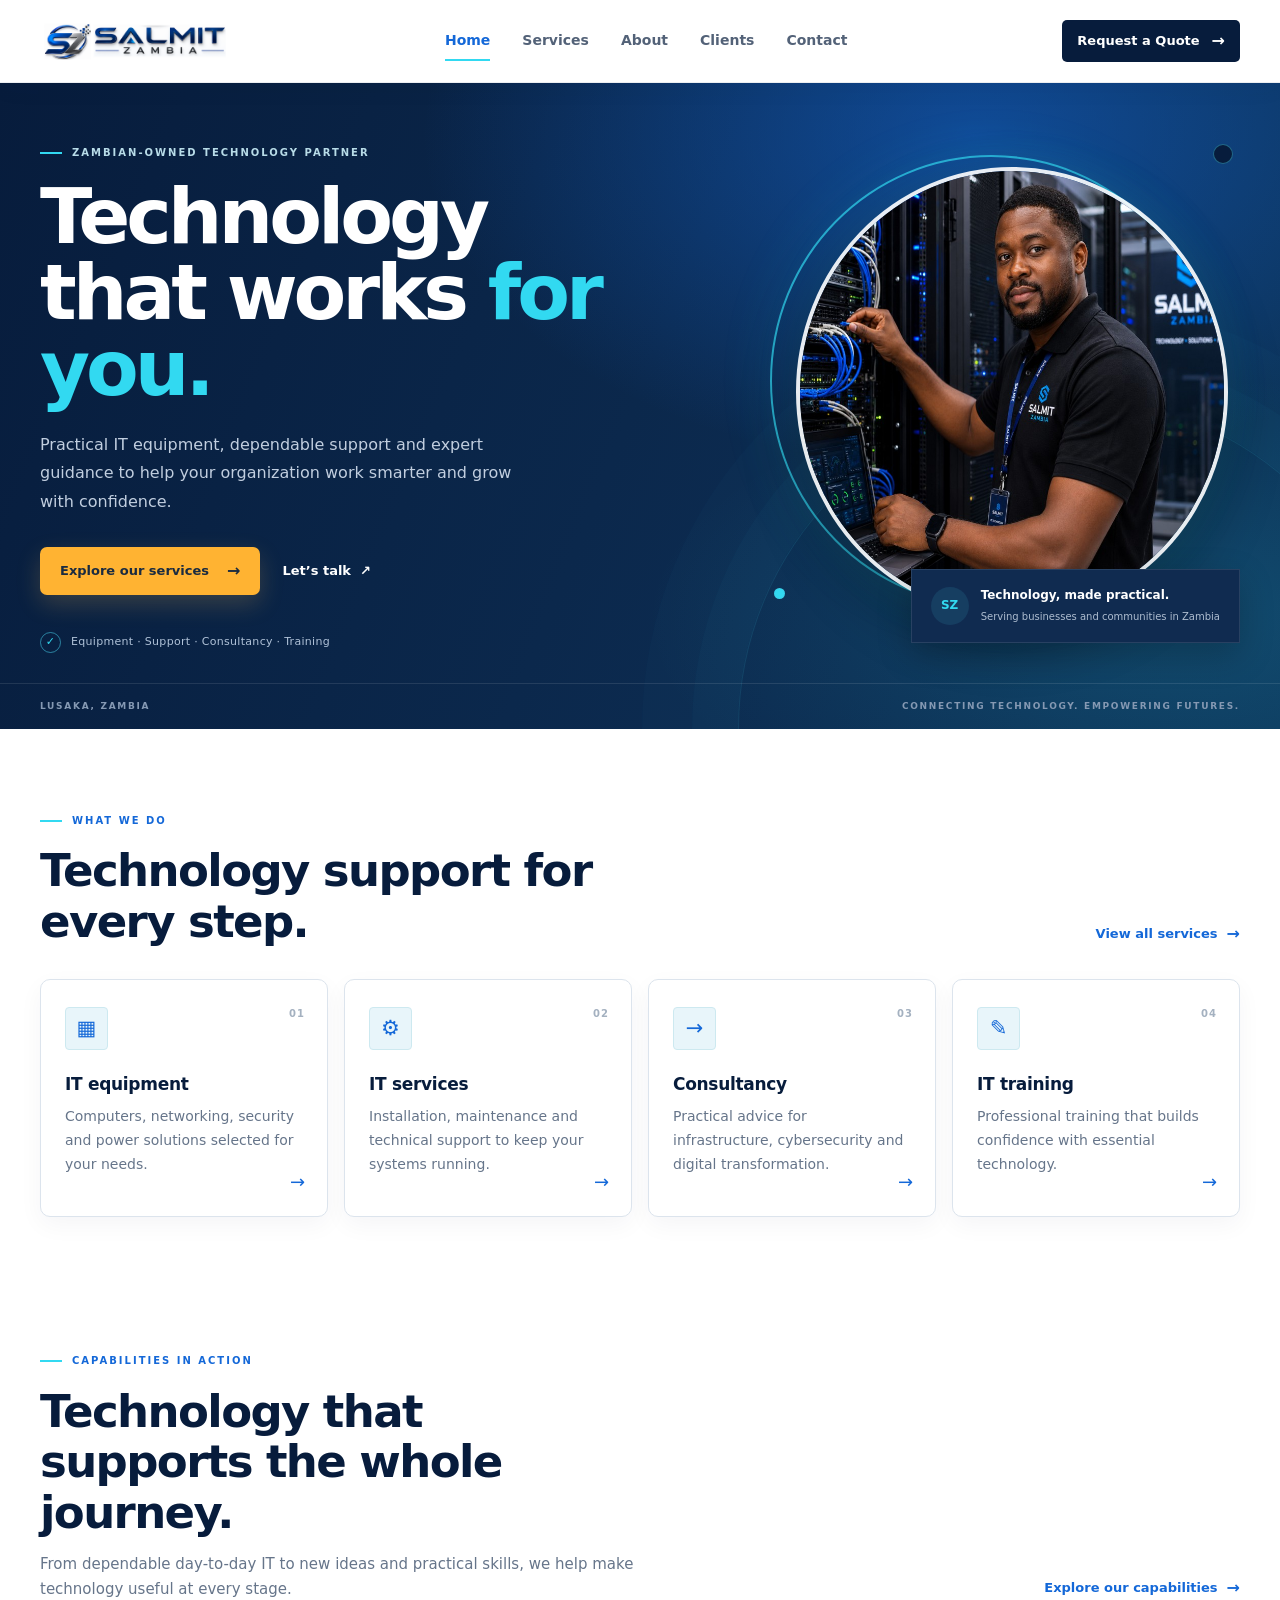
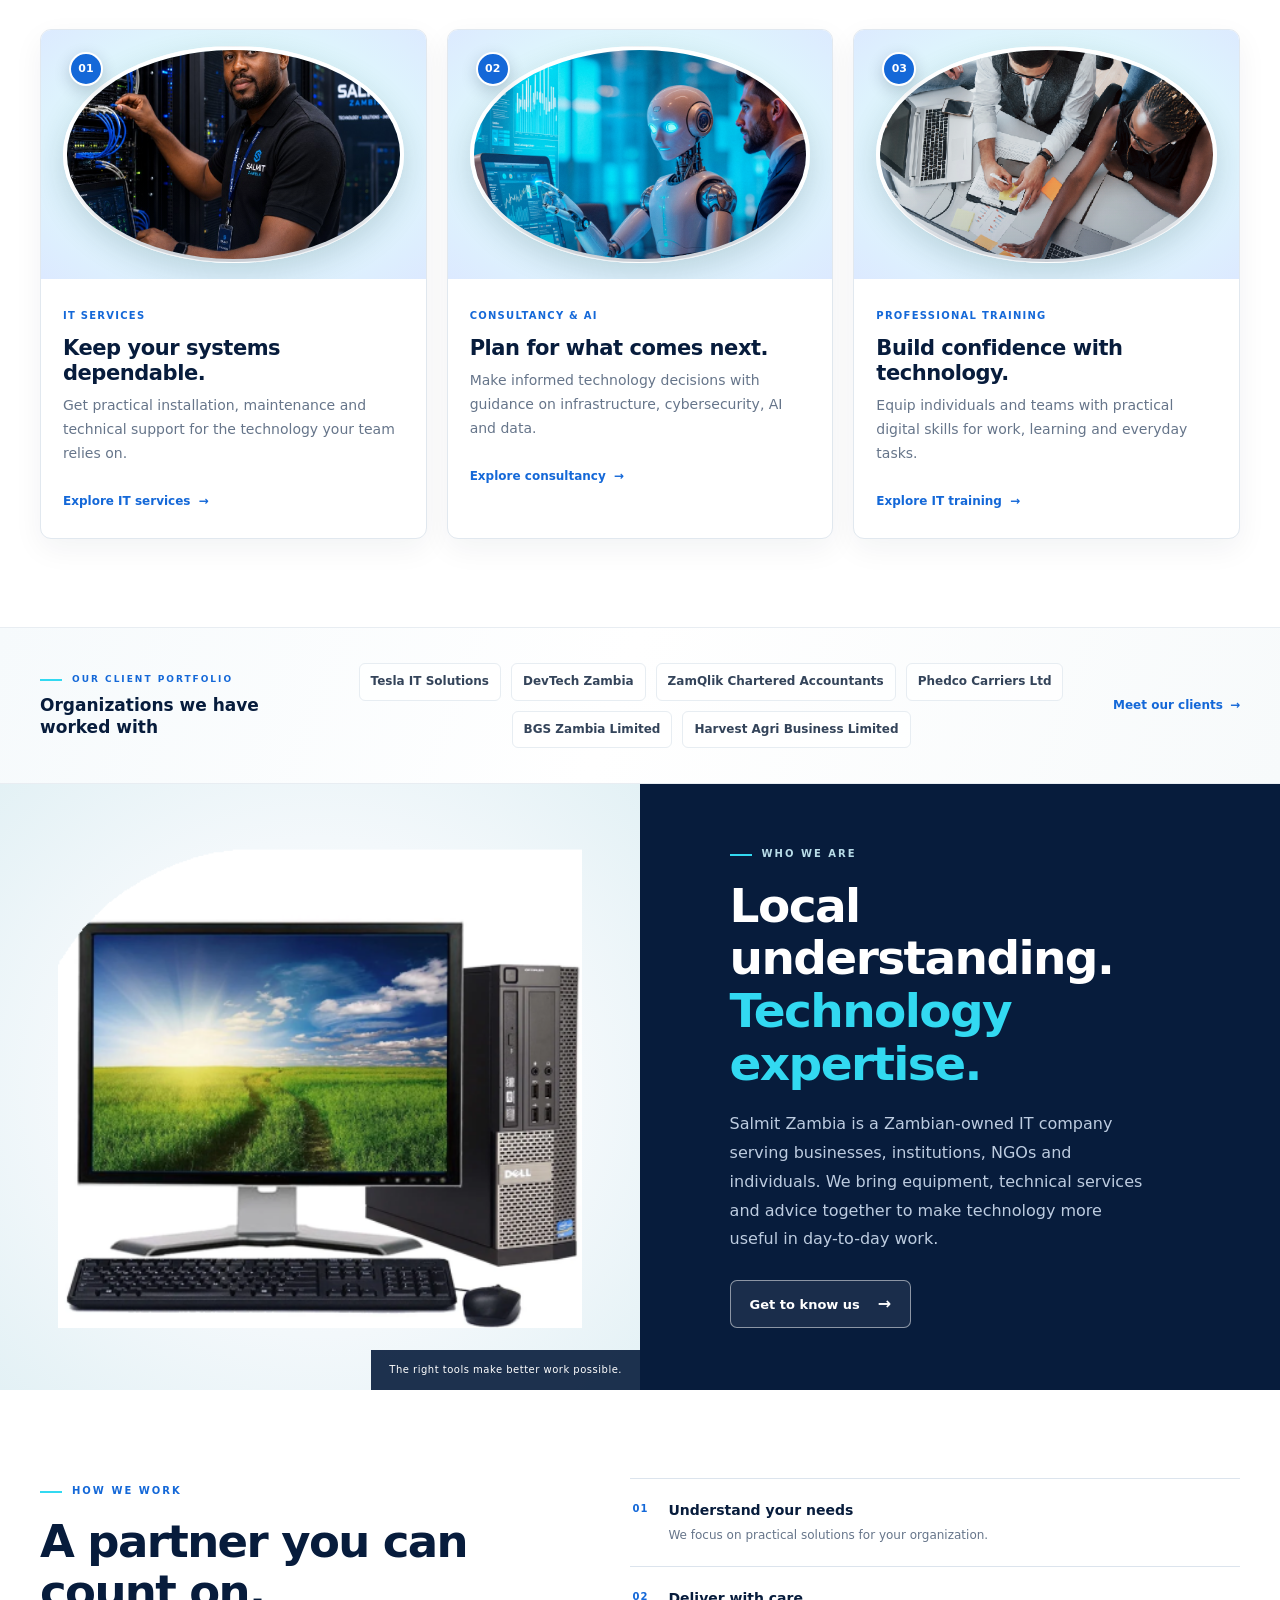
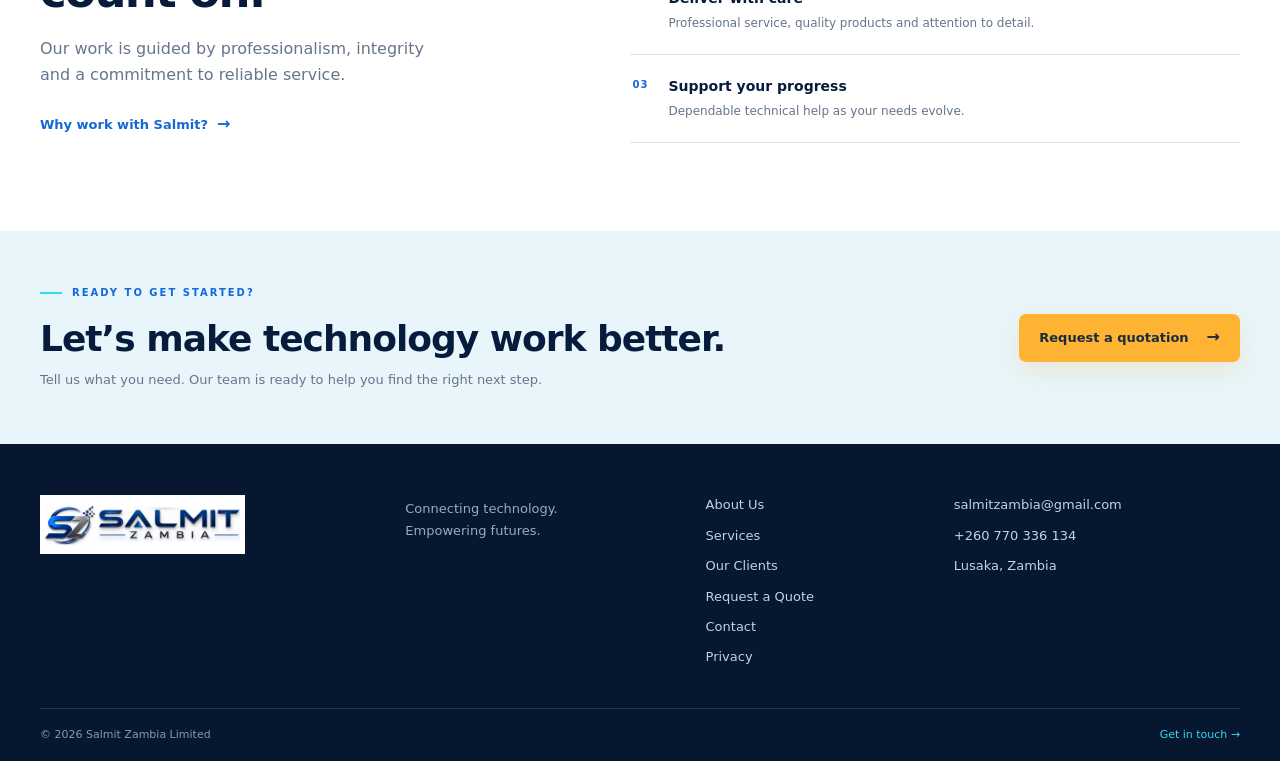
==== index.html @ 91cdf622 "Show Salmit name in site logo" ====
<!DOCTYPE html>
<html lang="en">
<head>
  <meta charset="UTF-8">
  <meta name="viewport" content="width=device-width, initial-scale=1.0">
  <meta name="description" content="Salmit Zambia supplies IT equipment, technical services, consultancy and practical IT training in Lusaka, Zambia.">
  <meta name="theme-color" content="#071c3c">
  <meta property="og:title" content="Salmit Zambia | Technology that works for you">
  <meta property="og:description" content="IT equipment, services, consultancy and training for businesses and communities in Zambia.">
  <meta property="og:type" content="website">
  <meta property="og:url" content="https://salmit.vercel.app/">
  <meta property="og:image" content="https://salmit.vercel.app/service-images/image19.jpeg">
  <link rel="canonical" href="https://salmit.vercel.app/">
  <meta name="twitter:card" content="summary_large_image">
  <script type="application/ld+json">
    {
      "@context": "https://schema.org",
      "@type": "Organization",
      "name": "Salmit Zambia Limited",
      "url": "https://salmit.vercel.app/",
      "logo": "https://salmit.vercel.app/favicon.svg",
      "description": "Zambian-owned provider of IT equipment, technical services, consultancy and professional IT training.",
      "email": "salmitzambia@gmail.com",
      "telephone": ["+260770336134", "+260973367131"],
      "address": {
        "@type": "PostalAddress",
        "streetAddress": "House No. 10, Off Bulubwe Road, Woodlands",
        "addressLocality": "Lusaka",
        "addressCountry": "ZM"
      },
      "areaServed": { "@type": "Country", "name": "Zambia" }
    }
  </script>
  <title>Salmit Zambia | IT Services, Equipment &amp; Consultancy</title>
  <link rel="icon" type="image/png" href="service-images/salmit-mark.png">
  <link rel="stylesheet" href="styles.css">
</head>
<body>
  <a class="skip-link" href="#main-content">Skip to content</a>
  <header class="site-header">
    <div class="header-inner">
      <a class="brand" href="index.html" aria-label="Salmit Zambia home">
        <img class="brand-logo" src="service-images/salmit-horizontal-logo.png" alt="Salmit Zambia Technology Solutions">
      </a>
      <nav class="site-nav" aria-label="Main navigation">
        <a href="index.html">Home</a><a href="services.html">Services</a><a href="about.html">About</a><a href="clients.html">Clients</a><a href="contact.html">Contact</a>
      </nav>
      <a class="header-cta" href="quote.html" aria-label="Request a quotation">Request a Quote <span aria-hidden="true">&#8594;</span></a>
    </div>
  </header>

  <main id="main-content">
    <section class="hero-section">
      <div class="hero-inner">
        <div class="hero-copy">
          <p class="eyebrow"><span></span> ZAMBIAN-OWNED TECHNOLOGY PARTNER</p>
          <h1>Technology that works <em>for you.</em></h1>
          <p class="hero-lede">Practical IT equipment, dependable support and expert guidance to help your organization work smarter and grow with confidence.</p>
          <div class="hero-actions">
            <a class="button button-primary" href="services.html">Explore our services <span aria-hidden="true">&#8594;</span></a>
            <a class="text-link" href="contact.html">Let&#8217;s talk <span aria-hidden="true">&#8599;</span></a>
          </div>
          <div class="hero-proof"><span class="proof-icon" aria-hidden="true">&#10003;</span><span>Equipment &middot; Support &middot; Consultancy &middot; Training</span></div>
        </div>
        <div class="hero-visual">
          <img src="service-images/image19.jpeg" alt="Salmit Zambia technician working on network equipment">
          <div class="visual-caption"><span class="caption-mark">SZ</span><span><strong>Technology, made practical.</strong><small>Serving businesses and communities in Zambia</small></span></div>
          <span class="visual-orbit orbit-one" aria-hidden="true"></span><span class="visual-orbit orbit-two" aria-hidden="true"></span>
        </div>
      </div>
      <div class="hero-bottom"><span>LUSAKA, ZAMBIA</span><span>CONNECTING TECHNOLOGY. EMPOWERING FUTURES.</span></div>
    </section>

    <section class="section services-overview" aria-labelledby="services-title">
      <div class="section-heading">
        <div><p class="eyebrow eyebrow-dark"><span></span> WHAT WE DO</p><h2 id="services-title">Technology support for every step.</h2></div>
        <a class="section-link" href="services.html">View all services <span aria-hidden="true">&#8594;</span></a>
      </div>
      <div class="service-cards">
        <a class="service-card" href="services.html#equipment"><span class="card-index">01</span><span class="service-icon" aria-hidden="true">&#9638;</span><h3>IT equipment</h3><p>Computers, networking, security and power solutions selected for your needs.</p><span class="card-arrow" aria-hidden="true">&#8594;</span></a>
        <a class="service-card" href="services.html#it-services"><span class="card-index">02</span><span class="service-icon" aria-hidden="true">&#9881;</span><h3>IT services</h3><p>Installation, maintenance and technical support to keep your systems running.</p><span class="card-arrow" aria-hidden="true">&#8594;</span></a>
        <a class="service-card" href="services.html#consultancy"><span class="card-index">03</span><span class="service-icon" aria-hidden="true">&#8594;</span><h3>Consultancy</h3><p>Practical advice for infrastructure, cybersecurity and digital transformation.</p><span class="card-arrow" aria-hidden="true">&#8594;</span></a>
        <a class="service-card" href="services.html#training"><span class="card-index">04</span><span class="service-icon" aria-hidden="true">&#9998;</span><h3>IT training</h3><p>Professional training that builds confidence with essential technology.</p><span class="card-arrow" aria-hidden="true">&#8594;</span></a>
      </div>
    </section>

    <section class="section capability-stories" aria-labelledby="capability-stories-title">
      <div class="section-heading capability-stories-heading">
        <div><p class="eyebrow eyebrow-dark"><span></span> CAPABILITIES IN ACTION</p><h2 id="capability-stories-title">Technology that supports the whole journey.</h2><p class="capability-stories-lede">From dependable day-to-day IT to new ideas and practical skills, we help make technology useful at every stage.</p></div>
        <a class="section-link" href="services.html">Explore our capabilities <span aria-hidden="true">&#8594;</span></a>
      </div>
      <div class="capability-story-grid">
        <a class="capability-story" href="services.html#it-services">
          <div class="capability-story-image"><img src="service-images/image19.jpeg" alt="Salmit Zambia technician working on network equipment" loading="lazy"><span class="capability-story-index">01</span></div>
          <div class="capability-story-copy"><span>IT SERVICES</span><h3>Keep your systems dependable.</h3><p>Get practical installation, maintenance and technical support for the technology your team relies on.</p><b>Explore IT services <span aria-hidden="true">&#8594;</span></b></div>
        </a>
        <a class="capability-story" href="services.html#consultancy">
          <div class="capability-story-image"><img src="service-images/image21.png" alt="Technology specialist exploring AI and data with an intelligent robot" loading="lazy"><span class="capability-story-index">02</span></div>
          <div class="capability-story-copy"><span>CONSULTANCY &amp; AI</span><h3>Plan for what comes next.</h3><p>Make informed technology decisions with guidance on infrastructure, cybersecurity, AI and data.</p><b>Explore consultancy <span aria-hidden="true">&#8594;</span></b></div>
        </a>
        <a class="capability-story" href="services.html#training">
          <div class="capability-story-image"><img src="service-images/image24.png" alt="Colleagues sharing ideas around computers and project materials" loading="lazy"><span class="capability-story-index">03</span></div>
          <div class="capability-story-copy"><span>PROFESSIONAL TRAINING</span><h3>Build confidence with technology.</h3><p>Equip individuals and teams with practical digital skills for work, learning and everyday tasks.</p><b>Explore IT training <span aria-hidden="true">&#8594;</span></b></div>
        </a>
      </div>
    </section>

    <section class="client-strip" aria-labelledby="client-strip-title">
      <div class="client-strip-heading"><p class="eyebrow eyebrow-dark"><span></span> OUR CLIENT PORTFOLIO</p><h2 id="client-strip-title">Organizations we have worked with</h2></div>
      <ul class="client-strip-list" aria-label="Selected clients"><li>Tesla IT Solutions</li><li>DevTech Zambia</li><li>ZamQlik Chartered Accountants</li><li>Phedco Carriers Ltd</li><li>BGS Zambia Limited</li><li>Harvest Agri Business Limited</li></ul>
      <a class="client-strip-link" href="clients.html">Meet our clients <span aria-hidden="true">&#8594;</span></a>
    </section>

    <section class="about-band">
      <div class="about-band-image"><img src="service-images/image1.png" alt="Desktop computer and monitor supplied for business use" loading="lazy"><span class="image-note">The right tools make better work possible.</span></div>
      <div class="about-band-copy"><p class="eyebrow"><span></span> WHO WE ARE</p><h2>Local understanding.<br><em>Technology expertise.</em></h2><p>Salmit Zambia is a Zambian-owned IT company serving businesses, institutions, NGOs and individuals. We bring equipment, technical services and advice together to make technology more useful in day-to-day work.</p><a class="button button-light" href="about.html">Get to know us <span aria-hidden="true">&#8594;</span></a></div>
    </section>

    <section class="section values-section" aria-labelledby="values-title">
      <div class="values-intro"><p class="eyebrow eyebrow-dark"><span></span> HOW WE WORK</p><h2 id="values-title">A partner you can count on.</h2><p>Our work is guided by professionalism, integrity and a commitment to reliable service.</p><a class="section-link" href="why-choose-us.html">Why work with Salmit? <span aria-hidden="true">&#8594;</span></a></div>
      <div class="values-list"><div><span>01</span><p><strong>Understand your needs</strong><small>We focus on practical solutions for your organization.</small></p></div><div><span>02</span><p><strong>Deliver with care</strong><small>Professional service, quality products and attention to detail.</small></p></div><div><span>03</span><p><strong>Support your progress</strong><small>Dependable technical help as your needs evolve.</small></p></div></div>
    </section>

    <section class="contact-banner"><div><p class="eyebrow"><span></span> READY TO GET STARTED?</p><h2>Let&#8217;s make technology work better.</h2><p>Tell us what you need. Our team is ready to help you find the right next step.</p></div><a class="button button-primary" href="quote.html">Request a quotation <span aria-hidden="true">&#8594;</span></a></section>
  </main>

  <footer class="site-footer">
    <div class="footer-main"><a class="brand brand-footer" href="index.html"><img class="brand-logo" src="service-images/salmit-horizontal-logo.png" alt="Salmit Zambia Technology Solutions"></a><p>Connecting technology.<br>Empowering futures.</p><div class="footer-links"><a href="about.html">About Us</a><a href="services.html">Services</a><a href="clients.html">Our Clients</a><a href="quote.html">Request a Quote</a><a href="contact.html">Contact</a><a href="privacy.html">Privacy</a></div><div class="footer-contact"><a href="mailto:salmitzambia@gmail.com">salmitzambia@gmail.com</a><a href="tel:+260770336134">+260 770 336 134</a><span>Lusaka, Zambia</span></div></div>
    <div class="footer-bottom"><span>&copy; <span id="year"></span> Salmit Zambia Limited</span><a href="contact.html">Get in touch <span aria-hidden="true">&#8594;</span></a></div>
  </footer>
  <script src="script.js"></script>
</body>
</html>
---- styles.css ----
:root {
  color-scheme: light;
  --navy: #071c3c;
  --navy-soft: #102b50;
  --blue: #1468d8;
  --cyan: #32d9f1;
  --action: #ffb332;
  --action-hover: #ffd166;
  --action-ink: #1a2b40;
  --pale: #e8f5fa;
  --paper: #f6f8fb;
  --white: #fff;
  --ink: #18283d;
  --muted: #66758a;
  --line: #dce4ed;
  --shadow: 0 18px 50px rgba(8, 30, 61, .1);
}
* { box-sizing: border-box; }
html { min-width: 320px; scroll-behavior: smooth; scroll-padding-top: 96px; }
body { display: flex; min-height: 100vh; flex-direction: column; margin: 0; background: var(--white); color: var(--ink); font: 16px/1.65 "Aptos", "Segoe UI Variable", "Segoe UI", system-ui, Arial, sans-serif; -webkit-font-smoothing: antialiased; }
#main-content { flex: 1; }
img { display: block; max-width: 100%; }
a { color: inherit; }
a:focus-visible, button:focus-visible, summary:focus-visible { outline: 3px solid var(--cyan); outline-offset: 4px; }
.skip-link { position: fixed; z-index: 20; top: 10px; left: 10px; padding: 10px 14px; transform: translateY(-150%); border-radius: 6px; background: var(--white); color: var(--navy); font-weight: 700; }
.skip-link:focus { transform: translateY(0); }

/* Header and footer */
.site-header { position: sticky; z-index: 10; top: 0; border-bottom: 1px solid rgba(15, 43, 78, .08); background: rgba(255,255,255,.96); box-shadow: 0 5px 24px rgba(7,28,60,.045); backdrop-filter: blur(16px); }
.header-inner { width: min(1200px, calc(100% - 48px)); min-height: 82px; margin: auto; display: flex; align-items: center; justify-content: space-between; gap: 28px; }
.brand { display: inline-flex; flex: 0 0 auto; align-items: center; gap: 10px; color: var(--navy); text-decoration: none; }
.brand-mark { display: grid; width: 42px; height: 42px; place-items: center; border-radius: 12px 12px 12px 3px; background: var(--navy); color: var(--cyan); font-size: 22px; font-weight: 900; letter-spacing: -2px; }
.brand-name { display: flex; flex-wrap: wrap; align-items: baseline; column-gap: 5px; font-size: 15px; font-weight: 900; letter-spacing: 1.5px; line-height: 1.1; }
.brand-name b { color: var(--blue); }
.brand-name small { flex-basis: 100%; margin-top: 4px; color: var(--muted); font-size: 8px; font-weight: 750; letter-spacing: 2px; }
.site-nav { display: flex; align-items: center; justify-content: center; gap: clamp(18px, 2.5vw, 34px); }
.site-nav a { position: relative; padding: 8px 0; color: #536278; font-size: 13px; font-weight: 700; text-decoration: none; transition: color .18s ease; }
.site-nav a:hover, .site-nav a[aria-current="page"] { color: var(--blue); }
.site-nav a[aria-current="page"]::after { position: absolute; right: 0; bottom: 0; left: 0; height: 2px; background: var(--cyan); content: ""; }
.header-cta { display: inline-flex; min-height: 42px; flex: 0 0 auto; align-items: center; justify-content: center; gap: 12px; padding: 0 15px; border-radius: 5px; background: var(--navy); color: white; font-size: 12px; font-weight: 750; text-decoration: none; transition: background .18s, transform .18s; }
.header-cta:hover { transform: translateY(-1px); background: var(--blue); }
.header-cta span, .button span, .section-link span { font-size: 16px; }
.site-footer { background: #06172f; color: #cfdaea; }
.footer-main, .footer-bottom { width: min(1200px, calc(100% - 48px)); margin: auto; }
.footer-main { display: grid; grid-template-columns: 1.25fr 1fr .8fr 1.1fr; align-items: start; gap: 40px; padding: 50px 0 40px; }
.brand-footer { color: white; }
.brand-footer .brand-mark { border: 1px solid rgba(66,196,223,.5); background: #102b50; }
.brand-footer .brand-name b { color: var(--cyan); }
.brand-footer .brand-name small { color: #9aabc1; }
.footer-main > p { margin: 4px 0; color: #9aabc1; font-size: 13px; }
.footer-links, .footer-contact { display: grid; gap: 9px; }
.footer-links a, .footer-contact a, .footer-contact span { color: #c3d1e3; font-size: 12px; text-decoration: none; }
.footer-links a:hover, .footer-contact a:hover { color: var(--cyan); }
.footer-bottom { display: flex; justify-content: space-between; gap: 20px; padding: 17px 0; border-top: 1px solid rgba(255,255,255,.12); color: #8798af; font-size: 11px; }
.footer-bottom a { color: var(--cyan); text-decoration: none; }

/* Shared elements */
.button { display: inline-flex; min-height: 48px; align-items: center; justify-content: center; gap: 18px; padding: 0 19px; border: 1px solid transparent; border-radius: 7px; font-size: 13px; font-weight: 800; text-decoration: none; transition: transform .18s, background .18s, box-shadow .18s; }
.button:hover { transform: translateY(-2px); }
.button-primary { background: var(--action); color: var(--action-ink); box-shadow: 0 9px 24px rgba(243,184,80,.2); }
.button-primary:hover { background: var(--action-hover); box-shadow: 0 12px 28px rgba(243,184,80,.28); }
.button-light { border-color: rgba(255,255,255,.5); background: rgba(255,255,255,.08); color: white; }
.button-light:hover { background: rgba(255,255,255,.16); }
.text-link, .section-link { display: inline-flex; align-items: center; gap: 9px; color: var(--blue); font-size: 13px; font-weight: 800; text-decoration: none; }
.text-link { color: white; }
.text-link:hover, .section-link:hover { text-decoration: underline; text-underline-offset: 4px; }
.eyebrow { display: flex; align-items: center; gap: 10px; margin: 0 0 17px; color: #b8dce8; font-size: 10px; font-weight: 850; letter-spacing: 2px; }
.eyebrow > span { width: 22px; height: 2px; background: var(--cyan); }
.eyebrow-dark { color: var(--blue); }
.section { width: min(1200px, calc(100% - 48px)); margin: auto; padding: 88px 0; }
.section-heading { display: flex; align-items: end; justify-content: space-between; gap: 30px; margin-bottom: 32px; }
.section-heading h2, .values-intro h2 { max-width: 610px; margin: 0; color: var(--navy); font-size: clamp(30px, 4vw, 45px); line-height: 1.12; letter-spacing: -1.6px; }

/* Homepage */
.hero-section { position: relative; overflow: hidden; background: radial-gradient(ellipse at 76% 8%, rgba(20,104,216,.52) 0, transparent 40%), radial-gradient(ellipse at 92% 83%, rgba(50,217,241,.15) 0, transparent 32%), linear-gradient(112deg, #071c3c 0%, #0c2b50 62%, #0c3459 100%); color: white; }
.hero-section::after { position: absolute; right: -120px; bottom: -330px; width: 660px; height: 660px; border: 1px solid rgba(66,196,223,.13); border-radius: 50%; content: ""; box-shadow: 0 0 0 46px rgba(66,196,223,.025), 0 0 0 96px rgba(66,196,223,.02); pointer-events: none; }
.hero-inner { position: relative; z-index: 1; width: min(1200px, calc(100% - 48px)); min-height: 570px; margin: auto; display: grid; grid-template-columns: 1.03fr .97fr; align-items: center; gap: 56px; padding: 62px 0 76px; }
.hero-copy { max-width: 590px; }
.hero-copy h1 { max-width: 650px; margin: 0; color: white; font-size: clamp(52px, 6vw, 78px); font-weight: 750; line-height: .99; letter-spacing: -4px; }
.hero-copy h1 em, .about-band-copy h2 em { color: var(--cyan); font-style: normal; }
.hero-lede { max-width: 510px; margin: 24px 0 0; color: #c1cedf; font-size: 16px; line-height: 1.8; }
.hero-actions { display: flex; flex-wrap: wrap; align-items: center; gap: 22px; margin-top: 30px; }
.hero-proof { display: flex; align-items: center; gap: 10px; margin-top: 37px; color: #b0c2d8; font-size: 11px; letter-spacing: .3px; }
.proof-icon { display: grid; width: 21px; height: 21px; place-items: center; border: 1px solid rgba(66,196,223,.6); border-radius: 50%; color: var(--cyan); font-size: 11px; }
.hero-visual { position: relative; width: min(100%, 470px); justify-self: end; padding: 12px 12px 26px 26px; }
.hero-visual::before { position: absolute; inset: 0 27px 36px 0; border: 2px solid rgba(50,217,241,.72); border-radius: 50%; content: ""; box-shadow: 0 0 55px rgba(50,217,241,.1); }
.hero-visual > img { position: relative; z-index: 1; width: 100%; aspect-ratio: 1 / 1.04; border: 4px solid rgba(255,255,255,.9); border-radius: 50%; object-fit: cover; object-position: 54% center; box-shadow: 0 24px 55px rgba(0,0,0,.32), 0 0 42px rgba(50,217,241,.13); }
.visual-caption { position: absolute; z-index: 2; right: 0; bottom: 0; display: flex; align-items: center; gap: 12px; min-width: 278px; padding: 16px 19px; border: 1px solid rgba(255,255,255,.1); background: #102b50; box-shadow: 0 12px 34px rgba(0,0,0,.22); }
.caption-mark { display: grid; width: 38px; height: 38px; flex: 0 0 38px; place-items: center; border-radius: 50%; background: rgba(66,196,223,.12); color: var(--cyan); font-size: 12px; font-weight: 900; }
.visual-caption strong, .visual-caption small { display: block; }
.visual-caption strong { color: white; font-size: 12px; }
.visual-caption small { margin-top: 3px; color: #aebdd0; font-size: 10px; }
.visual-orbit { position: absolute; z-index: 2; display: block; border: 1px solid rgba(66,196,223,.45); border-radius: 50%; }
.orbit-one { top: -11px; right: 7px; width: 20px; height: 20px; background: var(--navy); }
.orbit-two { bottom: 44px; left: 4px; width: 11px; height: 11px; background: var(--cyan); }
.hero-bottom { position: absolute; z-index: 1; right: 0; bottom: 0; left: 0; display: flex; justify-content: space-between; padding: 15px max(24px, calc((100% - 1200px) / 2)); border-top: 1px solid rgba(255,255,255,.1); color: #8599b3; font-size: 9px; font-weight: 750; letter-spacing: 1.7px; }
.services-overview { padding-top: 84px; }
.service-cards { display: grid; grid-template-columns: repeat(4, 1fr); gap: 16px; }
.service-card { position: relative; min-height: 238px; padding: 27px 24px 30px; border: 1px solid var(--line); border-radius: 10px; background: white; color: inherit; text-decoration: none; box-shadow: 0 8px 24px rgba(8,30,61,.045); transition: border-color .2s, background .2s, transform .2s, box-shadow .2s; }
.service-card:first-child { border-left: 1px solid var(--line); }
.service-card:hover { z-index: 1; transform: translateY(-4px); border-color: #b4dce5; background: #fcfeff; box-shadow: 0 16px 36px rgba(8,30,61,.1); }
.card-index { position: absolute; top: 26px; right: 22px; color: #a4b1c0; font-size: 10px; font-weight: 800; letter-spacing: 1px; }
.service-icon { display: grid; width: 43px; height: 43px; place-items: center; border: 1px solid #cde9f0; border-radius: 4px; background: var(--pale); color: var(--blue); font-size: 21px; }
.service-card h3 { margin: 20px 0 7px; color: var(--navy); font-size: 17px; letter-spacing: -.3px; }
.service-card p { max-width: 240px; margin: 0; color: var(--muted); font-size: 12px; line-height: 1.7; }
.card-arrow { position: absolute; right: 22px; bottom: 20px; color: var(--blue); font-size: 18px; }
.capability-stories { padding-top: 48px; }
.capability-stories-heading { align-items: end; margin-bottom: 28px; }
.capability-stories-heading > div { max-width: 650px; }
.capability-stories-heading h2 { max-width: 590px; }
.capability-stories-lede { max-width: 600px; margin: 14px 0 0; color: var(--muted); font-size: 15px; }
.capability-story-grid { display: grid; grid-template-columns: repeat(3, minmax(0, 1fr)); gap: 20px; }
.capability-story { min-width: 0; overflow: hidden; border: 1px solid #e1e8ef; border-radius: 11px; background: white; color: inherit; text-decoration: none; box-shadow: 0 10px 30px rgba(8,30,61,.055); transition: transform .22s ease, border-color .22s ease, box-shadow .22s ease; }
.capability-story:hover { transform: translateY(-5px); border-color: #b5d9e3; box-shadow: 0 18px 42px rgba(8,30,61,.12); }
.capability-story-image { position: relative; overflow: hidden; aspect-ratio: 1.55; padding: 16px 22px; background: radial-gradient(ellipse at 50% 48%, #fff 0%, #dff8fc 54%, #dce9ff 100%); }
.capability-story-image::after { position: absolute; inset: 16px 22px; border: 1px solid rgba(255,255,255,.72); border-radius: 50%; background: linear-gradient(transparent 62%, rgba(7,28,60,.22)); content: ""; pointer-events: none; }
.capability-story-image img { width: 100%; height: 100%; border: 4px solid white; border-radius: 50%; object-fit: cover; box-shadow: 0 10px 30px rgba(7,28,60,.16); transition: transform .45s ease; }
.capability-story:hover .capability-story-image img { transform: scale(1.045); }
.capability-story-index { position: absolute; z-index: 1; top: 22px; left: 28px; display: grid; width: 34px; height: 34px; place-items: center; border: 2px solid white; border-radius: 50%; background: var(--blue); color: white; font-size: 11px; font-weight: 800; box-shadow: 0 5px 16px rgba(7,28,60,.2); }
.capability-story-copy { padding: 22px 22px 24px; }
.capability-story-copy > span { color: var(--blue); font-size: 10px; font-weight: 850; letter-spacing: 1.25px; }
.capability-story-copy h3 { margin: 9px 0 8px; color: var(--navy); font-size: 21px; line-height: 1.2; letter-spacing: -.45px; }
.capability-story-copy p { min-height: 76px; margin: 0 0 17px; color: var(--muted); font-size: 14px; line-height: 1.7; }
.capability-story-copy b { display: inline-flex; align-items: center; gap: 8px; color: var(--blue); font-size: 12px; font-weight: 800; }
.capability-story:focus-visible { outline: 3px solid var(--cyan); outline-offset: 4px; }
.client-strip { display: grid; grid-template-columns: minmax(190px, .8fr) minmax(0, 2.2fr) auto; align-items: center; gap: 32px; padding: 35px max(24px, calc((100% - 1200px) / 2)); border-top: 1px solid #e8edf2; border-bottom: 1px solid #e8edf2; background: linear-gradient(110deg, #f6fafc, #fff 48%, #f7fafb); }
.client-strip-heading .eyebrow { margin-bottom: 7px; font-size: 9px; }
.client-strip-heading h2 { margin: 0; color: var(--navy); font-size: 17px; line-height: 1.3; }
.client-strip-list { display: flex; flex-wrap: wrap; align-items: center; justify-content: center; gap: 10px; margin: 0; padding: 0; list-style: none; }
.client-strip-list li { padding: 8px 11px; border: 1px solid #e7edf2; border-radius: 6px; background: rgba(255,255,255,.85); color: #34445a; font-size: 12px; font-weight: 700; text-align: center; }
.client-strip-link { display: inline-flex; align-items: center; gap: 7px; color: var(--blue); font-size: 12px; font-weight: 800; text-decoration: none; white-space: nowrap; }
.client-strip-link:hover { text-decoration: underline; text-underline-offset: 4px; }
.about-band { display: grid; grid-template-columns: 1fr 1fr; min-height: 430px; background: var(--navy); color: white; }
.about-band-image { position: relative; min-height: 390px; overflow: hidden; background: radial-gradient(ellipse at center, #fff 0%, #f3f8fb 58%, #e3f1f5 100%); }
.about-band-image img { width: 100%; height: 100%; min-height: 390px; padding: clamp(22px, 5vw, 58px); object-fit: contain; }
.image-note { position: absolute; right: 0; bottom: 0; padding: 12px 18px; background: rgba(7,28,60,.9); color: white; font-size: 10px; letter-spacing: .5px; }
.about-band-copy { align-self: center; max-width: 600px; padding: 62px clamp(36px, 7vw, 100px); }
.about-band-copy h2 { margin: 0; font-size: clamp(32px, 4vw, 47px); line-height: 1.12; letter-spacing: -1.6px; }
.about-band-copy > p:not(.eyebrow) { margin: 20px 0 26px; color: #bdcce0; font-size: 14px; line-height: 1.8; }
.values-section { display: grid; grid-template-columns: .9fr 1.1fr; gap: 90px; align-items: center; }
.values-intro > p:not(.eyebrow) { max-width: 410px; margin: 18px 0; color: var(--muted); font-size: 14px; }
.values-intro .section-link { margin-top: 5px; }
.values-list { border-top: 1px solid var(--line); }
.values-list > div { display: flex; align-items: start; gap: 20px; padding: 20px 3px; border-bottom: 1px solid var(--line); }
.values-list > div > span { padding-top: 2px; color: var(--blue); font-size: 10px; font-weight: 850; letter-spacing: 1px; }
.values-list p { margin: 0; }
.values-list strong, .values-list small { display: block; }
.values-list strong { color: var(--navy); font-size: 14px; }
.values-list small { margin-top: 4px; color: var(--muted); font-size: 12px; }
.contact-banner { display: flex; align-items: center; justify-content: space-between; gap: 32px; padding: 54px max(24px, calc((100% - 1200px) / 2)); background: var(--pale); }
.contact-banner .eyebrow { color: var(--blue); }
.contact-banner h2 { margin: 0; color: var(--navy); font-size: clamp(26px, 3vw, 36px); line-height: 1.15; letter-spacing: -1px; }
.contact-banner > div > p:last-child { margin: 9px 0 0; color: var(--muted); font-size: 13px; }

/* Interior pages */
.interior-main { display: flex; flex: 1; flex-direction: column; background: radial-gradient(ellipse at 8% 14%, rgba(66,196,223,.15), transparent 30%), radial-gradient(ellipse at 92% 78%, rgba(243,184,80,.1), transparent 28%), linear-gradient(135deg, #eaf4f9 0%, #f4f7fb 48%, #edf5f3 100%); }
.standalone-layout { width: min(1200px, calc(100% - 48px)); min-height: 0; flex: 1; margin: auto; display: grid; place-items: center; padding: 62px 0; }
.standalone-card { width: min(100%, 760px); padding: clamp(30px, 5vw, 58px); border: 1px solid rgba(210,223,235,.9); border-radius: 12px; background: rgba(255,255,255,.96); box-shadow: 0 20px 55px rgba(8,30,61,.11); }
.content-heading { display: flex; align-items: center; gap: 13px; }
.content-number { color: var(--blue); font-size: 10px; font-weight: 850; letter-spacing: 1.6px; white-space: nowrap; }
.content-line { width: 100%; height: 1px; background: linear-gradient(90deg, var(--line), transparent); }
.content-card > h1 { margin: 22px 0 16px; color: var(--navy); font-size: clamp(34px, 5vw, 48px); line-height: 1.1; letter-spacing: -1.8px; }
.content-card p { color: #596a7f; font-size: 14px; line-height: 1.85; }
.content-card > div:not(.content-heading) > p:first-child { margin-top: 0; }
.content-card ul, .content-card ol { display: grid; grid-template-columns: repeat(2, minmax(0, 1fr)); gap: 10px; margin: 24px 0 0; padding: 0; list-style: none; }
.content-card li { position: relative; min-height: 54px; display: flex; align-items: center; padding: 12px 15px 12px 44px; border: 1px solid #e3eaf1; border-radius: 8px; background: linear-gradient(135deg, #fff, #f7fbfd); color: var(--ink); font-size: 12px; font-weight: 650; line-height: 1.45; box-shadow: 0 5px 15px rgba(7,28,60,.035); }
.content-card li::before { position: absolute; left: 14px; top: 50%; display: grid; width: 20px; height: 20px; transform: translateY(-50%); place-items: center; border: 1px solid #bceef5; border-radius: 50%; background: #e6faff; color: var(--blue); font-size: 11px; font-weight: 900; content: "✓"; }
.return-link { display: inline-flex; align-items: center; gap: 8px; margin-top: 30px; color: var(--blue); font-size: 12px; font-weight: 800; text-decoration: none; }
.return-link:hover { text-decoration: underline; text-underline-offset: 4px; }
.profile-links { display: grid; grid-template-columns: repeat(2, minmax(0, 1fr)); gap: 8px; margin-top: 24px; }
.profile-links a { display: flex; align-items: center; justify-content: space-between; gap: 10px; padding: 11px 13px; border: 1px solid var(--line); border-radius: 4px; background: #fbfcfd; color: var(--navy); font-size: 11px; font-weight: 700; text-decoration: none; transition: border .18s, background .18s; }
.profile-links a:hover { border-color: #a6dce8; background: var(--pale); }
.profile-links a span { color: var(--blue); font-size: 15px; }
.site-footer { position: relative; }
.interior-footer .footer-main { padding-top: 30px; padding-bottom: 26px; }
.interior-footer .footer-bottom { padding-top: 13px; padding-bottom: 13px; }
.clients-list { grid-template-columns: repeat(2, minmax(0, 1fr)); }
.clients-list li { min-height: 70px; padding-left: 42px; border-color: #e1e9f0; border-radius: 8px; background: linear-gradient(135deg, #fff, #f5faff); font-size: 14px; }
.clients-list li::before { top: 50%; width: 9px; height: 9px; transform: translateY(-50%); border: 0; background: var(--cyan); box-shadow: 0 0 0 4px #e3f9fc; content: ""; }

/* Services */
.services-layout { display: block; padding-top: 52px; padding-bottom: 76px; }
.services-card { width: 100%; max-width: 1100px; }
.services-intro { max-width: 700px; margin: -5px 0 32px; color: var(--muted); font-size: 15px; }
.service-block { padding: 34px 0; border-top: 1px solid var(--line); scroll-margin-top: 100px; }
.service-block h2 { margin: 0 0 14px; color: var(--navy); font-size: 24px; letter-spacing: -.5px; }
.service-block h3 { margin: 27px 0 10px; color: var(--navy-soft); font-size: 18px; }
.service-block p { max-width: 760px; margin: 8px 0; color: var(--muted); font-size: 13px; }
.service-block ul { display: grid; grid-template-columns: repeat(2, minmax(0, 1fr)); gap: 0 22px; margin: 14px 0 0; padding: 0; list-style: none; }
.service-block li { position: relative; padding: 7px 5px 7px 20px; color: #405169; font-size: 12px; line-height: 1.5; break-inside: avoid; }
.service-block li::before { position: absolute; left: 2px; color: var(--blue); content: "\2022"; }
.equipment-list-continuation { margin-top: 0 !important; }
.service-gallery { display: grid; gap: 13px; margin: 22px 0; }
.equipment-gallery { grid-template-columns: repeat(auto-fit, minmax(140px, 1fr)); }
.feature-gallery { grid-template-columns: repeat(2, minmax(0, 1fr)); }
.service-gallery img { width: 100%; height: 170px; overflow: hidden; border: 4px solid white; border-radius: 50%; background: linear-gradient(135deg, #e4f8fb, #e7edff); object-fit: cover; box-shadow: 0 8px 24px rgba(8,30,61,.12); transition: transform .24s ease, box-shadow .24s ease; }
.service-gallery img:hover { transform: translateY(-3px); box-shadow: 0 14px 32px rgba(8,30,61,.14); }
.feature-gallery img { height: clamp(170px, 25vw, 260px); }
.equipment-gallery img { padding: 12px; border: 1px solid #dbe5ee; border-radius: 10px; background: linear-gradient(145deg, #fff, #f2f7fa); object-fit: contain; }
.equipment-gallery[hidden] { display: none; }
.gallery-toggle { display: inline-flex; align-items: center; gap: 9px; margin: 14px 0 5px; padding: 10px 13px; border: 1px solid var(--line); border-radius: 4px; background: white; color: var(--blue); cursor: pointer; font: inherit; font-size: 12px; font-weight: 750; }
.gallery-toggle:hover { border-color: var(--blue); background: var(--paper); }
.gallery-toggle .toggle-icon { display: grid; width: 20px; height: 20px; place-items: center; border-radius: 50%; background: var(--pale); }
.equipment-gallery.is-open { margin-top: 17px; }
.gallery-details { margin-top: 18px; }
.gallery-details summary { width: fit-content; padding: 9px 13px; border: 1px solid var(--line); border-radius: 4px; background: white; color: var(--blue); cursor: pointer; font-size: 12px; font-weight: 750; }
.gallery-details summary:hover { border-color: var(--blue); background: var(--paper); }
.gallery-details[open] summary { margin-bottom: 15px; }
.service-final-cta { display: flex; align-items: center; justify-content: space-between; gap: 24px; margin-top: 30px; padding: 28px; border: 1px solid rgba(66,196,223,.18); border-radius: 10px; background: radial-gradient(ellipse at 100% 0, #143b63, transparent 48%), var(--navy); color: white; }
.service-final-cta h2 { margin: 0; color: white; font-size: 20px; }
.service-final-cta p { margin: 5px 0 0; color: #bdcce0; font-size: 12px; }

/* Contact page */
.contact-layout { place-items: start center; }
.contact-card-page { width: 100%; max-width: 1000px; }
.contact-lede { max-width: 620px; margin-bottom: 30px; }
.contact-options { display: grid; grid-template-columns: repeat(2, minmax(0, 1fr)); gap: 14px; }
.contact-option { min-height: 133px; padding: 20px; border: 1px solid var(--line); border-radius: 9px; background: rgba(255,255,255,.8); text-decoration: none; box-shadow: 0 7px 20px rgba(8,30,61,.04); transition: border .18s, transform .18s, box-shadow .18s; }
.contact-option:hover { transform: translateY(-2px); border-color: #92cfe1; box-shadow: 0 12px 26px rgba(8,30,61,.08); }
.contact-option span, .contact-option strong, .contact-option small { display: block; }
.contact-option span { color: var(--blue); font-size: 10px; font-weight: 850; letter-spacing: 1px; text-transform: uppercase; }
.contact-option strong { margin-top: 8px; color: var(--navy); font-size: 16px; }
.contact-option small { margin-top: 4px; color: var(--muted); font-size: 11px; }
.contact-address { margin-top: 20px; padding: 20px; border-left: 3px solid var(--cyan); background: #f2f8fa; }
.contact-address strong { display: block; color: var(--navy); font-size: 13px; }
.contact-address address { margin-top: 5px; color: var(--muted); font-size: 12px; font-style: normal; }
.contact-address a { display: inline-block; margin-top: 10px; color: var(--blue); font-size: 11px; font-weight: 750; text-decoration: none; }
.contact-quote-link { margin: -8px 0 17px; }
.quote-layout { width: min(1200px, calc(100% - 48px)); grid-template-columns: minmax(0, 1.5fr) minmax(250px, .8fr); align-items: start; justify-items: stretch; gap: 28px; }
.quote-card { width: 100%; max-width: none; padding: clamp(28px, 4vw, 48px); }
.quote-card > h1 { margin-bottom: 10px; }
.quote-card .contact-lede { margin-top: 0; }
.quote-form { margin-top: 24px; }
.form-grid { display: grid; grid-template-columns: repeat(2, minmax(0, 1fr)); gap: 17px 14px; }
.form-field { display: block; color: var(--navy); font-size: 11px; font-weight: 800; }
.form-field > span:not(.field-optional) { display: inline; color: #c04444; }
.field-optional { float: right; color: #8a97a7; font-size: 9px; font-weight: 600; }
.form-field-wide { grid-column: 1 / -1; }
.form-field input, .form-field select, .form-field textarea { display: block; width: 100%; min-height: 45px; margin-top: 7px; padding: 11px 12px; border: 1px solid #d7e0e9; border-radius: 4px; background: #fff; color: var(--ink); font: inherit; font-size: 12px; font-weight: 450; }
.form-field textarea { min-height: 128px; resize: vertical; }
.form-field input::placeholder, .form-field textarea::placeholder { color: #98a4b2; }
.form-field input:focus, .form-field select:focus, .form-field textarea:focus { border-color: var(--blue); outline: 3px solid rgba(23,101,173,.12); }
.form-note { margin: 16px 0 18px; color: #748196; font-size: 10px !important; line-height: 1.6 !important; }
.form-submit { border: 0; cursor: pointer; font: inherit; font-size: 12px; }
.form-status { min-height: 0; margin: 0; color: #235c40 !important; font-size: 12px !important; font-weight: 700; }
.form-status:not(:empty) { margin-top: 14px; padding: 12px; border: 1px solid #b7ddc5; border-radius: 4px; background: #f0faf3; }
.quote-alternative { margin-top: 18px; padding-top: 15px; border-top: 1px solid var(--line); color: var(--muted); font-size: 10px; }
.quote-alternative a { color: var(--blue); font-weight: 700; text-decoration: none; }
.quote-alternative a:hover { text-decoration: underline; }
.quote-alternative > span { margin: 0 6px; color: #98a4b2; }
.quote-aside { position: sticky; top: 108px; padding: 26px 22px; border: 1px solid #dce8ee; border-radius: 10px; background: rgba(255,255,255,.82); box-shadow: 0 12px 32px rgba(8,30,61,.06); }
.quote-aside .eyebrow { margin-bottom: 12px; font-size: 9px; }
.quote-aside h2 { margin: 0; color: var(--navy); font-size: 24px; line-height: 1.17; letter-spacing: -.7px; }
.quote-aside ol { display: grid; gap: 19px; margin: 25px 0 0; padding: 0; list-style: none; }
.quote-aside li { display: flex; align-items: start; gap: 12px; }
.quote-aside li > span { display: grid; width: 26px; height: 26px; flex: 0 0 26px; place-items: center; border-radius: 50%; background: #e2f4f8; color: var(--blue); font-size: 9px; font-weight: 850; }
.quote-aside li p { margin: 0; }
.quote-aside li strong, .quote-aside li small { display: block; }
.quote-aside li strong { color: var(--navy); font-size: 11px; }
.quote-aside li small { margin-top: 4px; color: var(--muted); font-size: 10px; line-height: 1.6; }
.quote-aside-contact { display: grid; gap: 5px; margin-top: 24px; padding-top: 16px; border-top: 1px solid #dce8ee; }
.quote-aside-contact span { margin-bottom: 3px; color: var(--muted); font-size: 10px; }
.quote-aside-contact a { color: var(--blue); font-size: 11px; font-weight: 750; text-decoration: none; }
.quote-aside-contact a:hover { text-decoration: underline; }
.privacy-card h2 { margin: 28px 0 5px; color: var(--navy); font-size: 17px; }
.privacy-card > p { margin: 8px 0; }
.privacy-card > p a { color: var(--blue); font-weight: 700; }
.footer-cookie-settings { padding: 0; border: 0; background: none; color: #a8bad0; cursor: pointer; font: inherit; font-size: 11px; }
.footer-cookie-settings:hover { color: var(--cyan); text-decoration: underline; }
.analytics-consent { position: fixed; z-index: 30; right: 20px; bottom: 20px; left: 20px; width: min(100% - 40px, 760px); margin: 0 auto; display: grid; grid-template-columns: minmax(0, 1fr) auto; align-items: center; gap: 20px; padding: 18px 20px; border: 1px solid #d4e0ea; border-radius: 7px; background: white; box-shadow: 0 16px 50px rgba(7,28,60,.22); }
.analytics-consent[hidden] { display: none; }
.consent-copy h2 { margin: 0; color: var(--navy); font-size: 14px; }
.consent-copy p { margin: 5px 0 0; color: var(--muted); font-size: 11px; line-height: 1.55; }
.consent-copy a { color: var(--blue); font-weight: 700; text-decoration: none; }
.consent-copy a:hover { text-decoration: underline; }
.consent-actions { display: flex; flex-wrap: wrap; justify-content: end; gap: 8px; }
.consent-actions button { min-height: 38px; padding: 0 12px; border: 1px solid var(--line); border-radius: 4px; background: white; color: var(--navy); cursor: pointer; font: inherit; font-size: 11px; font-weight: 750; }
.consent-actions button:hover { background: var(--paper); }
.consent-actions .consent-accept { border-color: var(--action); background: var(--action); color: var(--action-ink); }
.consent-actions .consent-accept:hover { background: var(--action-hover); }

@media (max-width: 950px) {
  .header-inner { gap: 18px; }
  .site-nav { gap: 18px; }
  .hero-inner { gap: 34px; }
  .hero-copy h1 { font-size: clamp(48px, 6.7vw, 68px); }
  .footer-main { grid-template-columns: 1.2fr 1fr 1fr; }
  .footer-main > p { display: none; }
  .values-section { gap: 54px; }
  .capability-story-grid { grid-template-columns: repeat(2, minmax(0, 1fr)); }
  .capability-story:last-child { grid-column: 1 / -1; }
  .client-strip { grid-template-columns: 1fr auto; gap: 18px 24px; }
  .client-strip-list { grid-column: 1 / -1; grid-row: 2; justify-content: flex-start; }
  .client-strip-link { grid-column: 2; grid-row: 1; }
}
@media (max-width: 720px) {
  html { scroll-padding-top: 124px; }
  .header-inner { width: min(100% - 32px, 600px); min-height: 72px; flex-wrap: wrap; gap: 0 16px; padding: 12px 0 0; }
  .brand-mark { width: 38px; height: 38px; font-size: 20px; }
  .brand-name { font-size: 13px; }
  .header-cta { min-height: 38px; margin-left: auto; padding: 0 11px; font-size: 11px; }
  .site-nav { order: 3; width: 100%; justify-content: flex-start; gap: 25px; overflow-x: auto; padding: 5px 0 10px; scrollbar-width: none; }
  .site-nav::-webkit-scrollbar { display: none; }
  .site-nav a { flex: 0 0 auto; font-size: 12px; }
  .hero-inner { width: min(100% - 36px, 600px); min-height: 0; grid-template-columns: 1fr; gap: 40px; padding: 58px 0 68px; }
  .hero-copy h1 { max-width: 540px; font-size: clamp(50px, 12vw, 70px); letter-spacing: -3px; }
  .hero-lede { max-width: 500px; font-size: 15px; }
  .hero-proof { margin-top: 25px; font-size: 10px; }
  .hero-visual { width: min(100% - 18px, 430px); justify-self: center; }
  .hero-visual > img { aspect-ratio: 1 / .85; }
  .hero-bottom { gap: 15px; padding: 12px 18px; font-size: 8px; }
  .section { width: min(100% - 36px, 600px); padding: 65px 0; }
  .section-heading { align-items: start; flex-direction: column; gap: 15px; }
  .section-heading h2, .values-intro h2 { font-size: 34px; }
  .service-cards { grid-template-columns: repeat(2, minmax(0, 1fr)); }
  .capability-stories { padding-top: 30px; }
  .capability-story-grid { grid-template-columns: 1fr; gap: 14px; }
  .capability-story:last-child { grid-column: auto; }
  .capability-story-image { aspect-ratio: 1.75; padding: 12px 18px; }
  .capability-story-copy { padding: 19px; }
  .capability-story-copy p { min-height: 0; }
  .service-card { min-height: 225px; padding: 22px 16px; }
  .client-strip { grid-template-columns: 1fr; gap: 16px; padding: 30px 18px; }
  .client-strip-list { justify-content: flex-start; }
  .client-strip-link { grid-column: 1; grid-row: auto; }
  .card-index { top: 20px; right: 14px; }
  .service-card p { font-size: 11px; }
  .about-band { grid-template-columns: 1fr; }
  .about-band-image, .about-band-image img { min-height: 275px; max-height: 360px; }
  .about-band-image img { object-fit: contain; }
  .about-band-copy { padding: 45px 24px 52px; }
  .about-band-copy h2 { font-size: 37px; }
  .values-section { grid-template-columns: 1fr; gap: 32px; }
  .contact-banner { align-items: start; flex-direction: column; padding: 42px 22px; }
  .footer-main, .footer-bottom { width: min(100% - 36px, 600px); }
  .footer-main { grid-template-columns: 1fr 1fr; gap: 28px 18px; padding: 38px 0 30px; }
  .footer-main > p { display: block; grid-column: 1 / -1; grid-row: 2; margin: -18px 0 0 48px; }
  .footer-links, .footer-contact { gap: 8px; }
  .footer-bottom { font-size: 10px; }
  .standalone-layout { width: min(100% - 32px, 600px); min-height: 0; padding: 38px 0; }
  .standalone-card { padding: 28px 22px; }
  .content-card > h1 { font-size: 36px; }
  .content-card ul, .content-card ol { grid-template-columns: 1fr; gap: 8px; }
  .profile-links { grid-template-columns: 1fr; }
  .services-layout { padding-top: 38px; padding-bottom: 50px; }
  .service-block { padding: 25px 0; }
  .service-block ul { grid-template-columns: 1fr; }
  .equipment-gallery { grid-template-columns: repeat(2, minmax(0, 1fr)); }
  .service-gallery img { height: 135px; }
  .service-final-cta { align-items: start; flex-direction: column; padding: 21px; }
  .contact-options { grid-template-columns: 1fr; }
  .quote-layout { grid-template-columns: 1fr; gap: 20px; }
  .quote-aside { position: static; }
  .form-grid { grid-template-columns: 1fr; }
  .form-field-wide { grid-column: auto; }
  .analytics-consent { grid-template-columns: 1fr; gap: 13px; right: 12px; bottom: 12px; left: 12px; width: calc(100% - 24px); padding: 16px; }
  .consent-actions { justify-content: start; }
}
@media (max-width: 420px) {
  .header-cta { width: 40px; flex: 0 0 40px; gap: 0; padding: 0; font-size: 0; }
  .hero-bottom span:last-child { display: none; }
  .hero-bottom { justify-content: flex-end; }
}
@media (prefers-reduced-motion: reduce) {
  *, *::before, *::after { scroll-behavior: auto !important; transition-duration: .01ms !important; animation-duration: .01ms !important; animation-iteration-count: 1 !important; }
}

/* Readable typography with a refined, system-native font stack */
h1, h2, h3, h4, .brand-name { font-family: "Aptos Display", "Aptos", "Segoe UI Variable", "Segoe UI", system-ui, sans-serif; }
.site-nav a { font-size: 14px; }
.header-cta { font-size: 13px; }
.hero-lede, .content-card p, .service-block p, .about-band-copy > p:not(.eyebrow), .values-intro > p:not(.eyebrow) { font-size: 16px; }
.service-card p { font-size: 14px; }
.service-block li, .content-card li { font-size: 14px; }
.form-field { font-size: 13px; }
.field-optional { font-size: 11px; }
.form-field input, .form-field select, .form-field textarea { font-size: 15px; }
.form-note, .quote-alternative { font-size: 12px !important; }
.footer-links a, .footer-contact a, .footer-contact span { font-size: 13px; }
.analytics-consent { border-top: 3px solid var(--cyan); }
.consent-copy h2 { font-size: 16px; }
.consent-copy p { font-size: 13px; }
.consent-actions button { font-size: 13px; }
@media (max-width: 720px) {
  .site-nav a { font-size: 13px; }
  .service-card p { font-size: 13px; }
  .analytics-consent { max-height: min(70vh, 420px); overflow-y: auto; }
}

/* Use the official Salmit logo mark in the shared header and footer */
.brand-mark { overflow: hidden; border: 1px solid rgba(20,104,216,.14); background: #fff url("service-images/salmit-mark.png") center / contain no-repeat; color: transparent; font-size: 0; }
.brand-footer .brand-mark { border-color: rgba(50,217,241,.4); background: #fff url("service-images/salmit-mark.png") center / contain no-repeat; }
.brand-logo { display: block; width: 190px; height: 56px; object-fit: contain; }
.brand-footer .brand-logo { width: 205px; height: 60px; }
@media (max-width: 950px) {
  .brand-logo { width: 170px; height: 50px; }
}
@media (max-width: 720px) {
  .brand-logo, .brand-footer .brand-logo { width: 160px; height: 47px; }
}
@media (max-width: 420px) {
  .brand-logo, .brand-footer .brand-logo { width: 145px; height: 43px; }
}

/* About page: editorial story, clear left alignment and vivid brand accents */
.about-page-main { display: block; overflow: hidden; background: radial-gradient(ellipse at 90% 5%, rgba(50,217,241,.17), transparent 25%), linear-gradient(145deg, #f5faff 0%, #fff 44%, #eef4ff 100%); }
.about-page-hero { width: min(1200px, calc(100% - 48px)); min-height: 650px; margin: auto; display: grid; grid-template-columns: 1.05fr .95fr; align-items: center; gap: clamp(34px, 6vw, 80px); padding: 70px 0 78px; }
.about-page-copy { max-width: 650px; }
.about-page-copy .eyebrow { color: var(--blue); }
.about-page-copy h1 { margin: 0; color: var(--navy); font-size: clamp(48px, 6.3vw, 76px); font-weight: 760; line-height: .99; letter-spacing: -4px; }
.about-page-copy h1 em { color: var(--blue); font-style: normal; }
.about-page-lede { max-width: 580px; margin: 24px 0 0; color: var(--navy-soft); font-size: clamp(18px, 2vw, 21px); font-weight: 550; line-height: 1.55; }
.about-page-intro { max-width: 560px; margin: 13px 0 0; color: var(--muted); font-size: 15px; line-height: 1.75; }
.about-page-actions { display: flex; flex-wrap: wrap; align-items: center; gap: 24px; margin-top: 26px; }
.about-text-link { color: var(--blue); font-size: 14px; font-weight: 800; text-decoration: none; }
.about-text-link:hover { text-decoration: underline; text-underline-offset: 4px; }
.about-page-visual { position: relative; width: min(100%, 500px); aspect-ratio: 1; justify-self: end; display: grid; place-items: center; }
.about-page-visual::before, .about-page-visual::after { position: absolute; border: 1px solid rgba(20,104,216,.2); border-radius: 50%; content: ""; }
.about-page-visual::before { inset: 1%; }
.about-page-visual::after { inset: 7%; border: 2px solid rgba(50,217,241,.62); }
.about-page-visual > img { position: relative; z-index: 1; width: 82%; aspect-ratio: .92; border: 8px solid white; border-radius: 50%; object-fit: cover; object-position: 54% center; box-shadow: 0 28px 65px rgba(7,28,60,.2), 0 0 50px rgba(20,104,216,.13); }
.about-page-orbit { position: absolute; z-index: 2; display: block; border: 2px solid white; border-radius: 50%; box-shadow: 0 4px 15px rgba(7,28,60,.15); }
.about-page-orbit-one { top: 12%; right: 12%; width: 18px; height: 18px; background: var(--action); }
.about-page-orbit-two { bottom: 20%; left: 3%; width: 12px; height: 12px; background: var(--cyan); }
.about-photo-label { position: absolute; z-index: 3; right: -1%; bottom: 9%; display: flex; align-items: center; gap: 11px; padding: 13px 17px; border: 1px solid rgba(255,255,255,.55); border-radius: 8px; background: rgba(7,28,60,.94); color: white; box-shadow: 0 12px 30px rgba(7,28,60,.22); }
.about-photo-mark { display: grid; width: 36px; height: 36px; place-items: center; border-radius: 50%; background: rgba(50,217,241,.18); color: var(--cyan); font-size: 11px; font-weight: 900; }
.about-photo-label strong, .about-photo-label small { display: block; }
.about-photo-label strong { font-size: 12px; }
.about-photo-label small { margin-top: 2px; color: #c5d5e7; font-size: 10px; }
.about-company-story { position: relative; width: min(1200px, calc(100% - 48px)); margin: 0 auto 82px; display: grid; grid-template-columns: .82fr 1.18fr; gap: clamp(38px, 7vw, 96px); padding: clamp(30px, 5vw, 58px); overflow: hidden; border: 1px solid #a9e6f0; border-left: 6px solid var(--blue); border-radius: 15px; background: radial-gradient(ellipse at 96% 0, rgba(50,217,241,.2), transparent 36%), linear-gradient(125deg, #e5f9fc 0%, #fff 54%, #edf2ff 100%); box-shadow: 0 22px 52px rgba(7,28,60,.1); }
.about-company-story-heading { position: sticky; top: 120px; align-self: start; }
.about-company-story-heading .eyebrow { margin-bottom: 12px; }
.about-company-story-heading h2 { max-width: 410px; margin: 0; color: var(--blue); font-size: clamp(34px, 4vw, 48px); line-height: 1.08; letter-spacing: -1.7px; }
.about-company-story-copy { max-width: 690px; padding-left: 27px; border-left: 3px solid var(--cyan); }
.about-company-story-copy p { margin: 0 0 19px; color: #30445d; font-size: 17px; line-height: 1.8; }
.about-company-story-copy p:last-child { margin-bottom: 0; }
.about-purpose { padding: 76px max(24px, calc((100% - 1200px) / 2)) 68px; background: radial-gradient(ellipse at 95% 0, rgba(20,104,216,.55), transparent 35%), linear-gradient(115deg, #071c3c, #0b2b51 72%, #103b60); color: white; }
.about-purpose-inner { display: grid; grid-template-columns: 1fr 1fr; align-items: start; gap: 70px; }
.about-purpose-heading .eyebrow, .about-people-copy .eyebrow, .about-final-cta .eyebrow { color: #bdeffc; }
.about-purpose-heading h2, .about-people-copy h2, .about-final-cta h2 { max-width: 540px; margin: 0; color: white; font-size: clamp(36px, 4.5vw, 54px); line-height: 1.08; letter-spacing: -2px; }
.about-purpose-copy { max-width: 540px; padding-top: 31px; }
.about-purpose-copy p { margin: 0 0 14px; color: #d0dceb; font-size: 16px; line-height: 1.8; }
.about-principles { display: grid; grid-template-columns: repeat(3, minmax(0, 1fr)); gap: 14px; margin-top: 42px; }
.about-principles > div { min-height: 140px; padding: 19px; border: 1px solid rgba(182,229,245,.2); border-radius: 9px; background: rgba(255,255,255,.055); }
.about-principles span { display: block; margin-bottom: 17px; color: var(--cyan); font-size: 10px; font-weight: 850; letter-spacing: 1.2px; }
.about-principles strong { display: block; color: white; font-size: 16px; }
.about-principles p { margin: 5px 0 0; color: #bdcce0; font-size: 12px; line-height: 1.6; }
.about-capabilities, .about-profile { width: min(1200px, calc(100% - 48px)); margin: auto; padding: 86px 0; }
.about-section-heading { display: grid; grid-template-columns: 1.1fr .9fr; align-items: end; gap: 48px; margin-bottom: 30px; }
.about-section-heading .eyebrow { margin-bottom: 11px; }
.about-section-heading h2 { max-width: 610px; margin: 0; color: var(--navy); font-size: clamp(34px, 4.2vw, 48px); line-height: 1.08; letter-spacing: -1.7px; }
.about-section-heading > p { max-width: 460px; margin: 0 0 4px; color: var(--muted); font-size: 15px; line-height: 1.75; }
.about-capability-grid { display: grid; grid-template-columns: repeat(4, minmax(0, 1fr)); gap: 14px; }
.about-capability-grid a { position: relative; min-height: 220px; padding: 22px 20px 44px; border: 1px solid #dce6ef; border-radius: 9px; background: linear-gradient(145deg, rgba(255,255,255,.96), #f5faff); color: inherit; text-decoration: none; box-shadow: 0 9px 24px rgba(7,28,60,.045); transition: transform .2s, border-color .2s, box-shadow .2s; }
.about-capability-grid a:hover { transform: translateY(-4px); border-color: var(--cyan); box-shadow: 0 15px 32px rgba(7,28,60,.1); }
.about-capability-grid a > span { color: var(--blue); font-size: 10px; font-weight: 850; letter-spacing: 1px; }
.about-capability-grid h3 { margin: 28px 0 8px; color: var(--navy); font-size: 20px; line-height: 1.2; }
.about-capability-grid p { margin: 0; color: var(--muted); font-size: 13px; line-height: 1.65; }
.about-capability-grid b { position: absolute; right: 19px; bottom: 16px; display: grid; width: 30px; height: 30px; place-items: center; border-radius: 50%; background: #dff8fc; color: var(--blue); font-size: 17px; }
.about-people { display: grid; grid-template-columns: 1fr 1fr; align-items: center; gap: 70px; padding: 62px max(24px, calc((100% - 1200px) / 2)); background: #0a2142; color: white; }
.about-people-image { width: min(100%, 470px); aspect-ratio: 1.1; justify-self: center; display: grid; place-items: center; border-radius: 50%; background: radial-gradient(ellipse, rgba(50,217,241,.24), rgba(20,104,216,.08) 58%, transparent 70%); }
.about-people-image img { width: 87%; aspect-ratio: 1.2; border: 7px solid rgba(255,255,255,.88); border-radius: 50%; object-fit: cover; box-shadow: 0 20px 50px rgba(0,0,0,.3); }
.about-people-copy { max-width: 530px; }
.about-people-copy h2 { font-size: clamp(36px, 4vw, 50px); }
.about-people-copy > p:not(.eyebrow) { margin: 16px 0 24px; color: #d0dceb; font-size: 16px; line-height: 1.8; }
.about-profile { padding-top: 86px; padding-bottom: 80px; }
.about-profile-links { display: grid; grid-template-columns: repeat(5, minmax(0, 1fr)); gap: 10px; }
.about-profile-links a { min-height: 112px; display: flex; flex-direction: column; align-items: flex-start; padding: 15px; border: 1px solid #dce6ef; border-radius: 8px; background: white; color: var(--navy); text-decoration: none; box-shadow: 0 7px 20px rgba(7,28,60,.04); transition: border-color .2s, transform .2s; }
.about-profile-links a:hover { transform: translateY(-3px); border-color: var(--cyan); }
.about-profile-links span { color: var(--blue); font-size: 10px; font-weight: 850; }
.about-profile-links strong { margin-top: 12px; font-size: 14px; }
.about-profile-links b { align-self: flex-end; margin-top: auto; color: var(--blue); font-size: 17px; }
.about-final-cta { display: flex; align-items: center; justify-content: space-between; gap: 28px; padding: 54px max(24px, calc((100% - 1200px) / 2)); background: radial-gradient(ellipse at 100% 0, rgba(20,104,216,.52), transparent 38%), linear-gradient(110deg, #0b3158, #071c3c); color: white; }
.about-final-cta h2 { font-size: clamp(32px, 4vw, 46px); }
.about-final-cta > div > p:last-child { margin: 10px 0 0; color: #d0dceb; font-size: 15px; }
@media (max-width: 950px) {
  .about-page-hero { min-height: 560px; gap: 28px; }
  .about-page-copy h1 { font-size: clamp(46px, 6vw, 62px); letter-spacing: -3px; }
  .about-purpose-inner, .about-people { gap: 38px; }
  .about-company-story { gap: 35px; }
  .about-capability-grid { grid-template-columns: repeat(2, minmax(0, 1fr)); }
  .about-profile-links { grid-template-columns: repeat(3, minmax(0, 1fr)); }
}
@media (max-width: 720px) {
  .about-page-hero { width: min(100% - 36px, 600px); grid-template-columns: 1fr; gap: 34px; padding: 52px 0 58px; }
  .about-page-copy h1 { font-size: clamp(44px, 12vw, 64px); letter-spacing: -2.8px; }
  .about-page-lede { font-size: 18px; }
  .about-page-visual { width: min(100%, 420px); justify-self: center; }
  .about-photo-label { right: -1%; bottom: 7%; }
  .about-company-story { width: min(100% - 36px, 600px); grid-template-columns: 1fr; gap: 20px; margin-bottom: 56px; padding: 25px 20px; border-left-width: 4px; }
  .about-company-story-heading { position: static; }
  .about-company-story-heading h2 { font-size: 34px; }
  .about-company-story-copy { padding-left: 15px; border-left-width: 2px; }
  .about-company-story-copy p { font-size: 15px; }
  .about-purpose { padding: 56px 18px; }
  .about-purpose-inner { grid-template-columns: 1fr; gap: 12px; }
  .about-purpose-heading h2, .about-people-copy h2 { font-size: 38px; }
  .about-purpose-copy { padding-top: 0; }
  .about-purpose-copy p { font-size: 15px; }
  .about-principles { grid-template-columns: 1fr; gap: 10px; margin-top: 26px; }
  .about-principles > div { min-height: 0; }
  .about-principles span { margin-bottom: 8px; }
  .about-capabilities, .about-profile { width: min(100% - 36px, 600px); padding: 58px 0; }
  .about-section-heading { grid-template-columns: 1fr; gap: 12px; }
  .about-section-heading h2 { font-size: 36px; }
  .about-capability-grid { grid-template-columns: 1fr; gap: 10px; }
  .about-capability-grid a { min-height: 176px; }
  .about-capability-grid h3 { margin-top: 20px; }
  .about-people { grid-template-columns: 1fr; gap: 24px; padding: 40px 20px 48px; }
  .about-people-image { width: min(100%, 380px); }
  .about-people-copy { width: min(100%, 600px); margin: auto; }
  .about-profile-links { grid-template-columns: repeat(2, minmax(0, 1fr)); }
  .about-final-cta { align-items: flex-start; flex-direction: column; padding: 42px 20px; }
}

/* Branded markers for service checklists */
.service-block li { padding: 8px 7px 8px 30px; color: #344960; font-size: 14px; line-height: 1.6; }
.service-block li::before { top: 11px; left: 2px; display: grid; width: 18px; height: 18px; place-items: center; border: 1px solid #bceef5; border-radius: 50%; background: #e6faff; color: var(--blue); font-size: 10px; font-weight: 900; content: "✓"; }
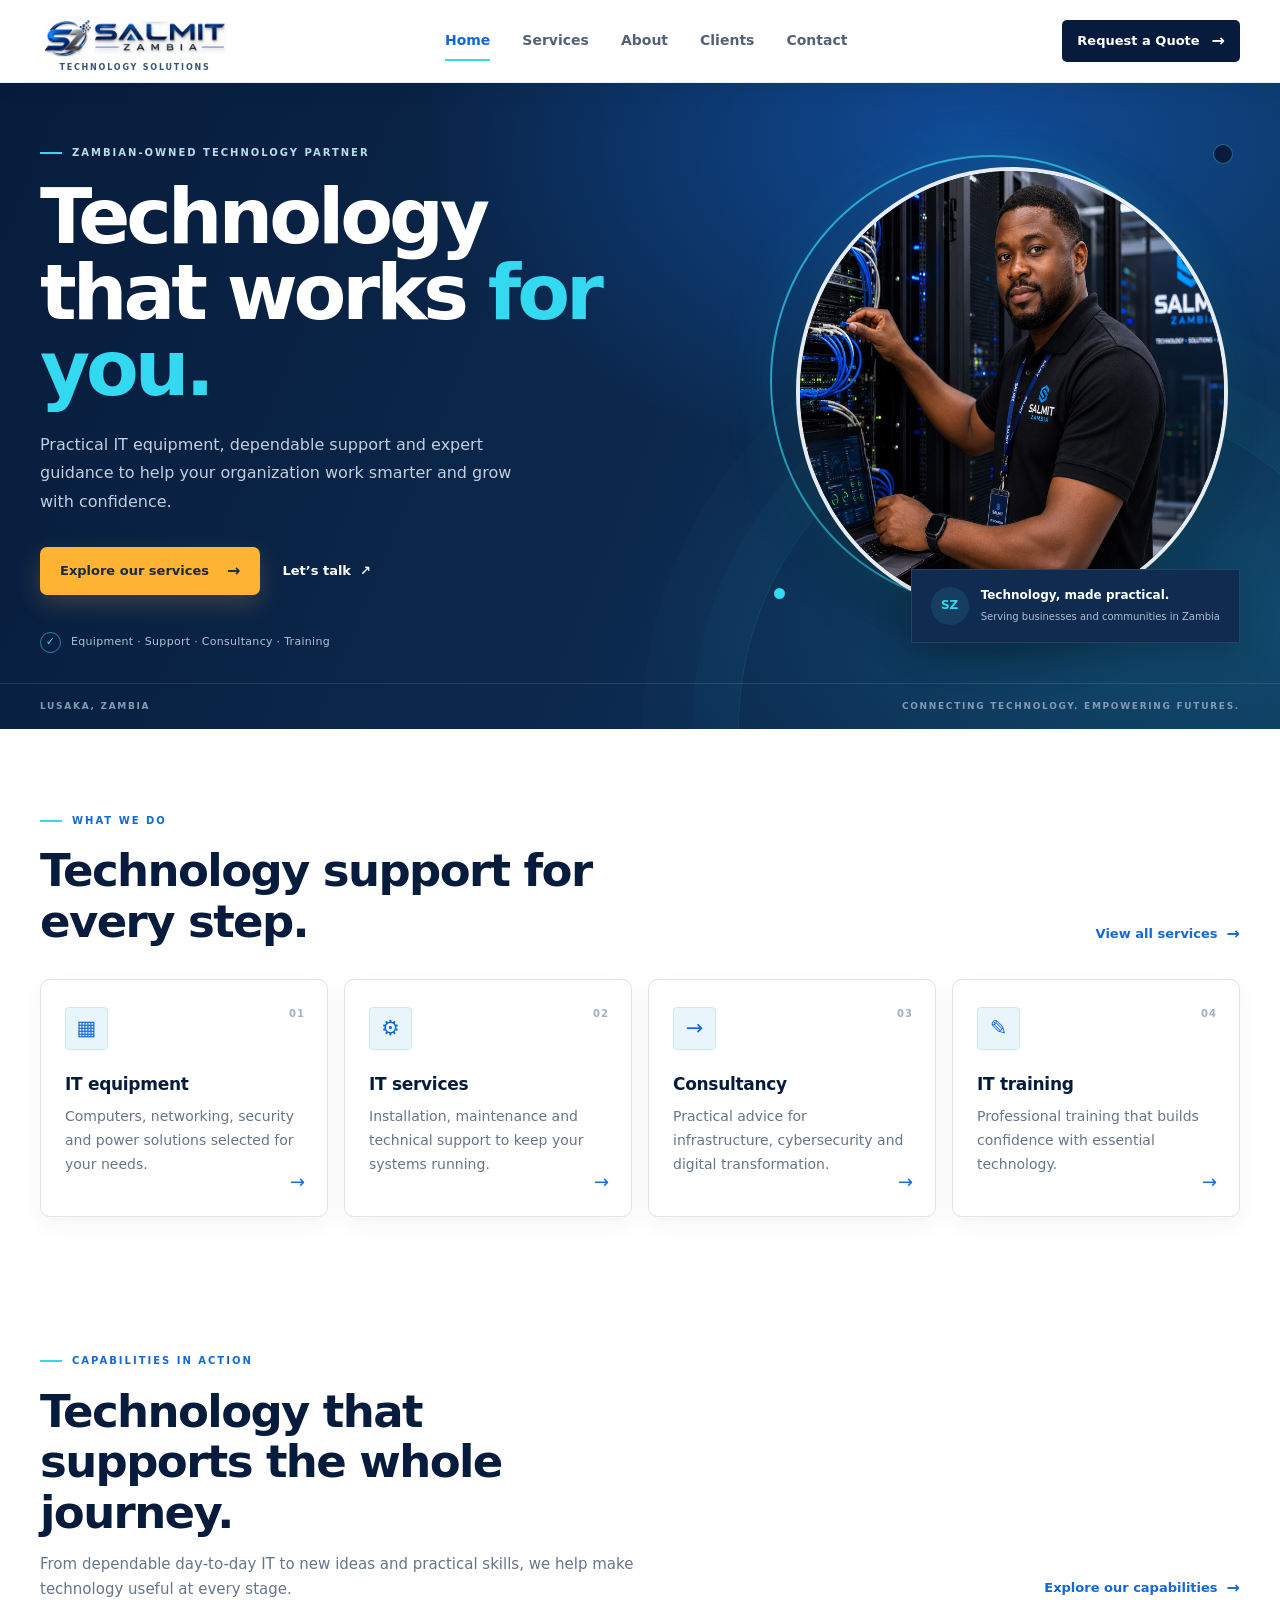
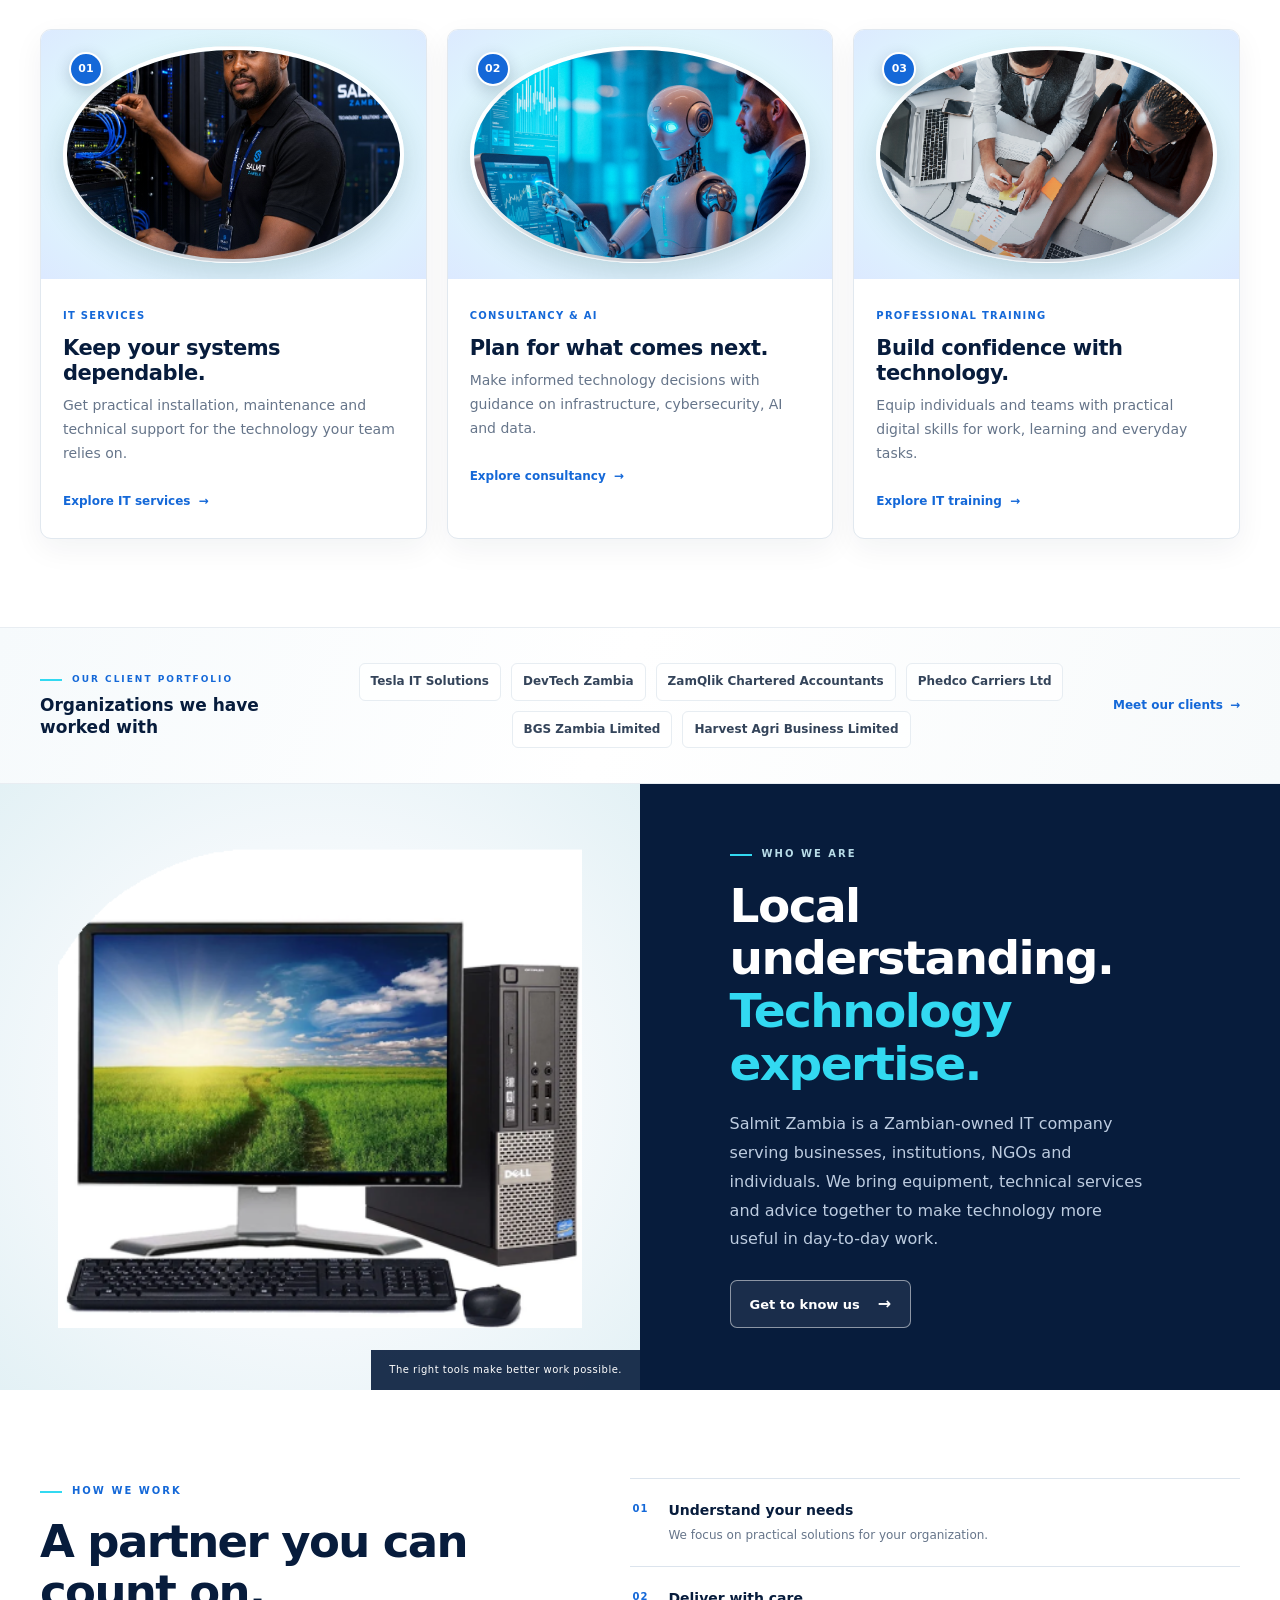
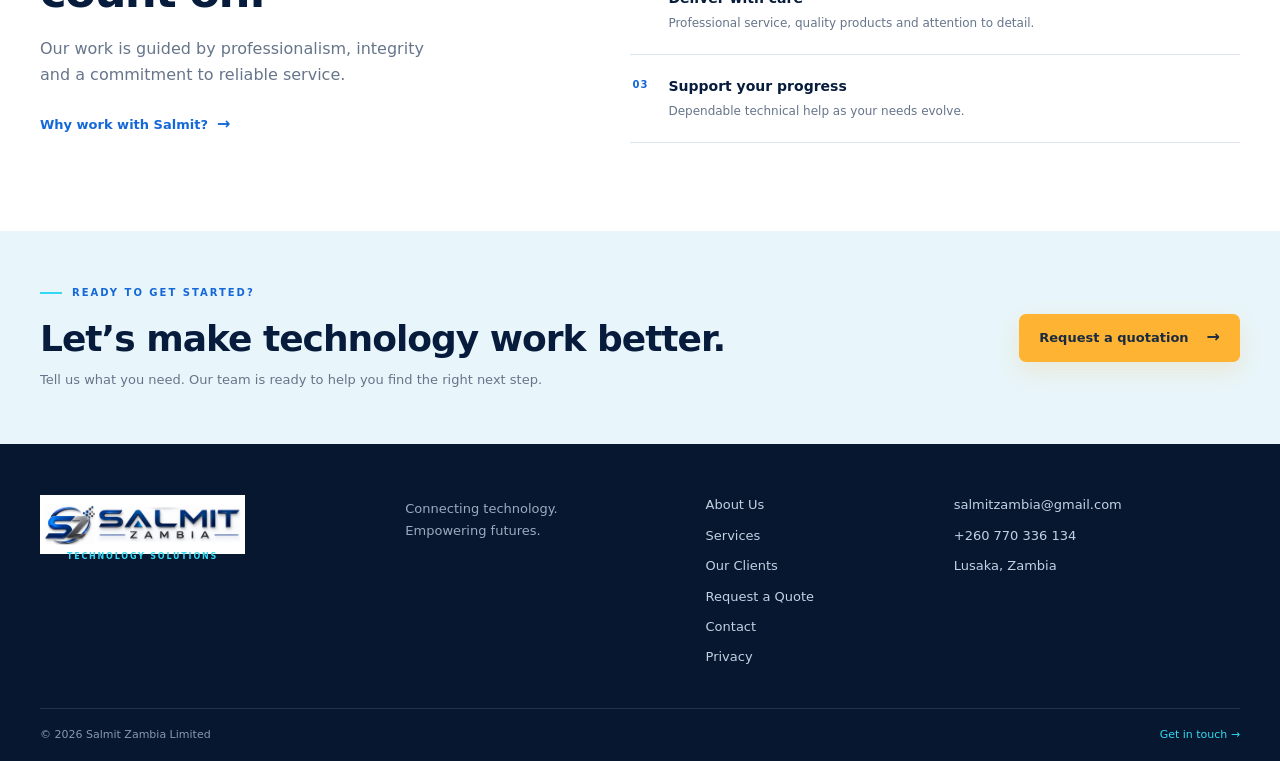
==== commit ad542d97: "Add Technology Solutions tagline under logo" ====
--- a/index.html
+++ b/index.html
@@ -40,7 +40,7 @@
   <header class="site-header">
     <div class="header-inner">
       <a class="brand" href="index.html" aria-label="Salmit Zambia home">
-        <img class="brand-logo" src="service-images/salmit-horizontal-logo.png" alt="Salmit Zambia Technology Solutions">
+        <span class="brand-logo-lockup"><img class="brand-logo" src="service-images/salmit-horizontal-logo.png" alt="Salmit Zambia"><span class="brand-tagline">Technology Solutions</span></span>
       </a>
       <nav class="site-nav" aria-label="Main navigation">
         <a href="index.html">Home</a><a href="services.html">Services</a><a href="about.html">About</a><a href="clients.html">Clients</a><a href="contact.html">Contact</a>
@@ -125,7 +125,7 @@
   </main>
 
   <footer class="site-footer">
-    <div class="footer-main"><a class="brand brand-footer" href="index.html"><img class="brand-logo" src="service-images/salmit-horizontal-logo.png" alt="Salmit Zambia Technology Solutions"></a><p>Connecting technology.<br>Empowering futures.</p><div class="footer-links"><a href="about.html">About Us</a><a href="services.html">Services</a><a href="clients.html">Our Clients</a><a href="quote.html">Request a Quote</a><a href="contact.html">Contact</a><a href="privacy.html">Privacy</a></div><div class="footer-contact"><a href="mailto:salmitzambia@gmail.com">salmitzambia@gmail.com</a><a href="tel:+260770336134">+260 770 336 134</a><span>Lusaka, Zambia</span></div></div>
+    <div class="footer-main"><a class="brand brand-footer" href="index.html"><span class="brand-logo-lockup"><img class="brand-logo" src="service-images/salmit-horizontal-logo.png" alt="Salmit Zambia"><span class="brand-tagline">Technology Solutions</span></span></a><p>Connecting technology.<br>Empowering futures.</p><div class="footer-links"><a href="about.html">About Us</a><a href="services.html">Services</a><a href="clients.html">Our Clients</a><a href="quote.html">Request a Quote</a><a href="contact.html">Contact</a><a href="privacy.html">Privacy</a></div><div class="footer-contact"><a href="mailto:salmitzambia@gmail.com">salmitzambia@gmail.com</a><a href="tel:+260770336134">+260 770 336 134</a><span>Lusaka, Zambia</span></div></div>
     <div class="footer-bottom"><span>&copy; <span id="year"></span> Salmit Zambia Limited</span><a href="contact.html">Get in touch <span aria-hidden="true">&#8594;</span></a></div>
   </footer>
   <script src="script.js"></script>
--- a/styles.css
+++ b/styles.css
@@ -390,16 +390,21 @@
 /* Use the official Salmit logo mark in the shared header and footer */
 .brand-mark { overflow: hidden; border: 1px solid rgba(20,104,216,.14); background: #fff url("service-images/salmit-mark.png") center / contain no-repeat; color: transparent; font-size: 0; }
 .brand-footer .brand-mark { border-color: rgba(50,217,241,.4); background: #fff url("service-images/salmit-mark.png") center / contain no-repeat; }
+.brand-logo-lockup { display: flex; flex-direction: column; align-items: center; gap: 0; }
 .brand-logo { display: block; width: 190px; height: 56px; object-fit: contain; }
 .brand-footer .brand-logo { width: 205px; height: 60px; }
+.brand-tagline { display: block; margin-top: -2px; color: #365575; font-size: 8px; font-weight: 850; letter-spacing: 1.8px; line-height: 1.15; text-align: center; text-transform: uppercase; }
+.brand-footer .brand-tagline { color: var(--cyan); }
 @media (max-width: 950px) {
   .brand-logo { width: 170px; height: 50px; }
 }
 @media (max-width: 720px) {
   .brand-logo, .brand-footer .brand-logo { width: 160px; height: 47px; }
+  .brand-tagline { font-size: 7px; letter-spacing: 1.5px; }
 }
 @media (max-width: 420px) {
   .brand-logo, .brand-footer .brand-logo { width: 145px; height: 43px; }
+  .brand-tagline { font-size: 6.5px; letter-spacing: 1.3px; }
 }
 
 /* About page: editorial story, clear left alignment and vivid brand accents */
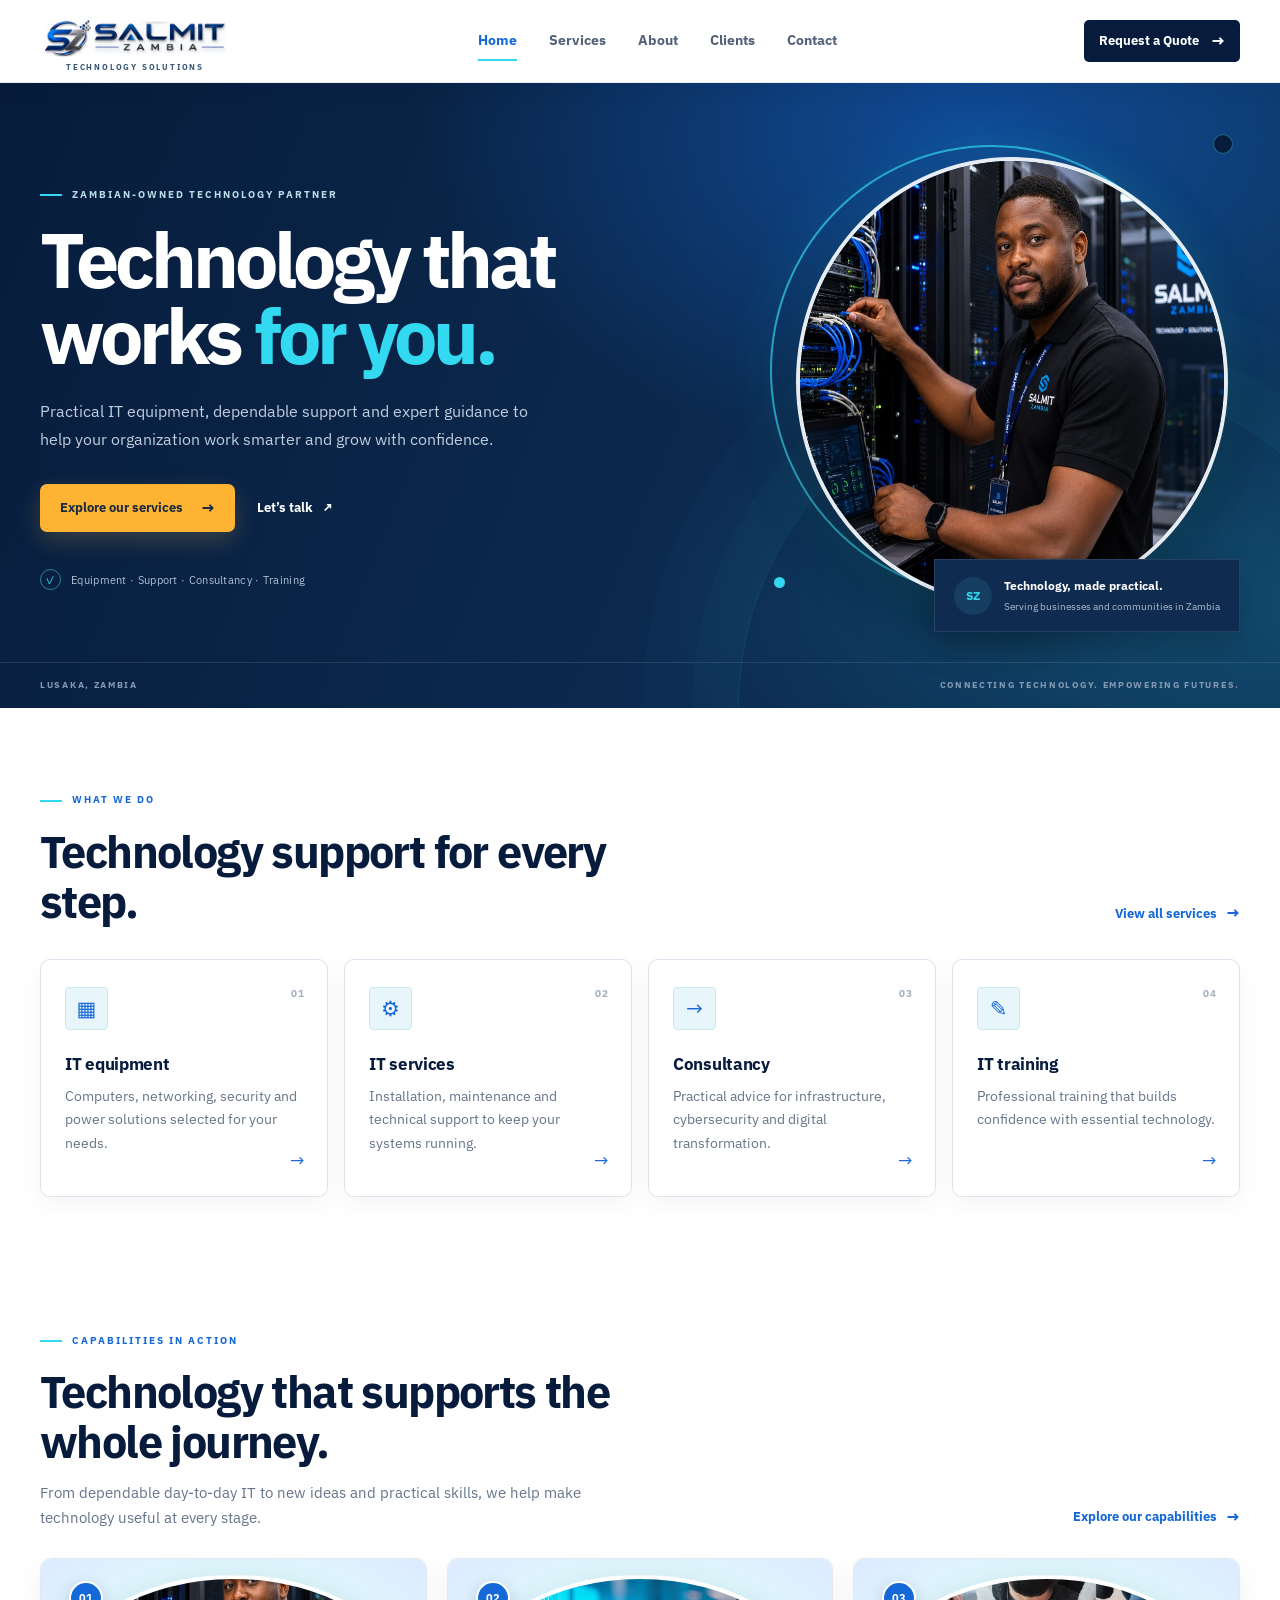
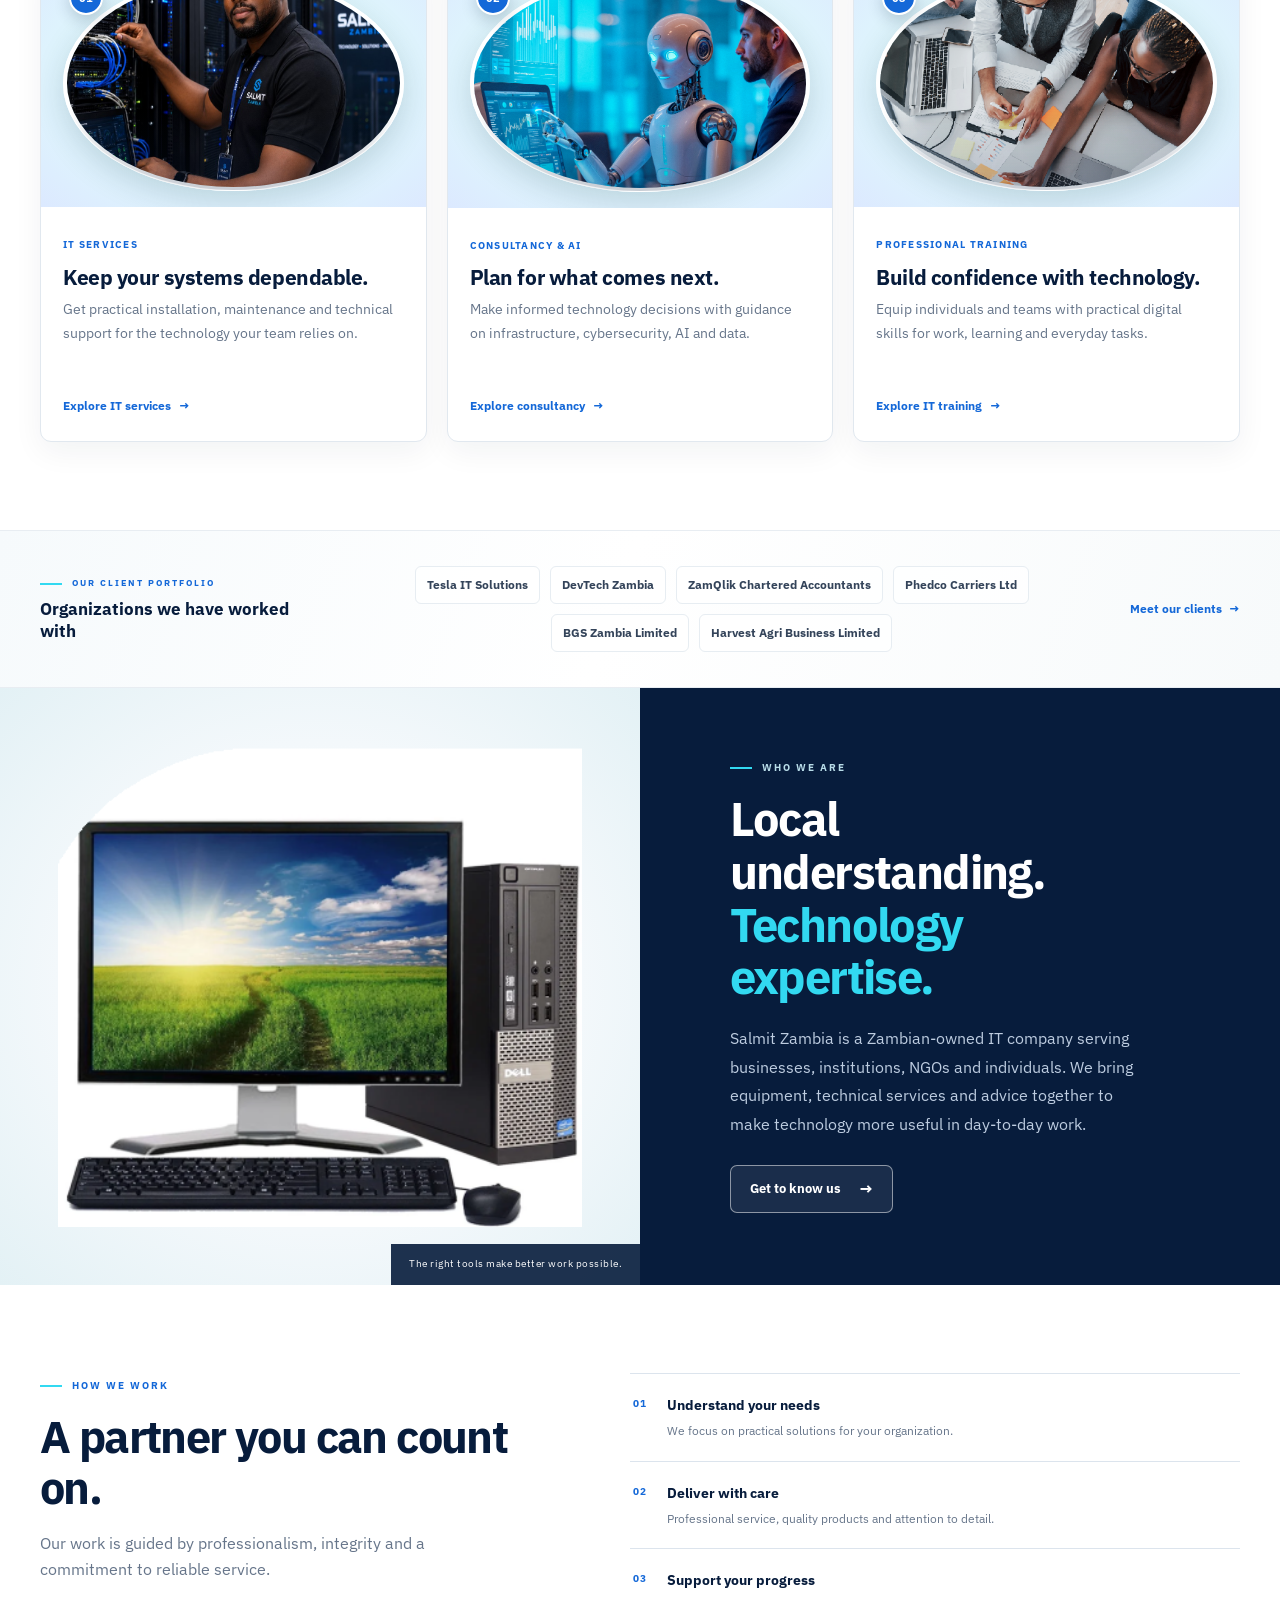
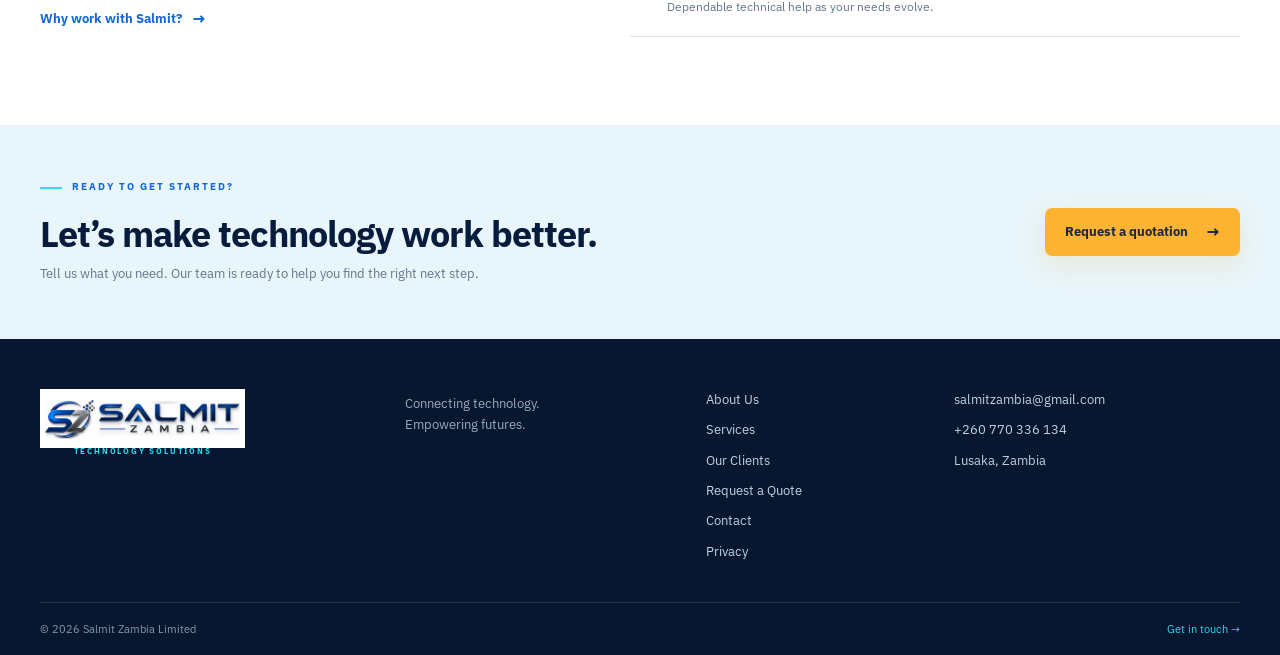
==== commit 14560945: "Use IBM Plex Sans across website" ====
--- a/index.html
+++ b/index.html
@@ -33,6 +33,9 @@
   </script>
   <title>Salmit Zambia | IT Services, Equipment &amp; Consultancy</title>
   <link rel="icon" type="image/png" href="service-images/salmit-mark.png">
+  <link rel="preconnect" href="https://fonts.googleapis.com">
+  <link rel="preconnect" href="https://fonts.gstatic.com" crossorigin>
+  <link href="https://fonts.googleapis.com/css2?family=IBM+Plex+Sans:wght@400;500;600;700&display=swap" rel="stylesheet">
   <link rel="stylesheet" href="styles.css">
 </head>
 <body>
--- a/styles.css
+++ b/styles.css
@@ -17,7 +17,7 @@
 }
 * { box-sizing: border-box; }
 html { min-width: 320px; scroll-behavior: smooth; scroll-padding-top: 96px; }
-body { display: flex; min-height: 100vh; flex-direction: column; margin: 0; background: var(--white); color: var(--ink); font: 16px/1.65 "Aptos", "Segoe UI Variable", "Segoe UI", system-ui, Arial, sans-serif; -webkit-font-smoothing: antialiased; }
+body { display: flex; min-height: 100vh; flex-direction: column; margin: 0; background: var(--white); color: var(--ink); font: 16px/1.65 "IBM Plex Sans", "Segoe UI", system-ui, Arial, sans-serif; -webkit-font-smoothing: antialiased; }
 #main-content { flex: 1; }
 img { display: block; max-width: 100%; }
 a { color: inherit; }
@@ -366,7 +366,7 @@
 }
 
 /* Readable typography with a refined, system-native font stack */
-h1, h2, h3, h4, .brand-name { font-family: "Aptos Display", "Aptos", "Segoe UI Variable", "Segoe UI", system-ui, sans-serif; }
+h1, h2, h3, h4, .brand-name { font-family: "IBM Plex Sans", "Segoe UI", system-ui, sans-serif; }
 .site-nav a { font-size: 14px; }
 .header-cta { font-size: 13px; }
 .hero-lede, .content-card p, .service-block p, .about-band-copy > p:not(.eyebrow), .values-intro > p:not(.eyebrow) { font-size: 16px; }
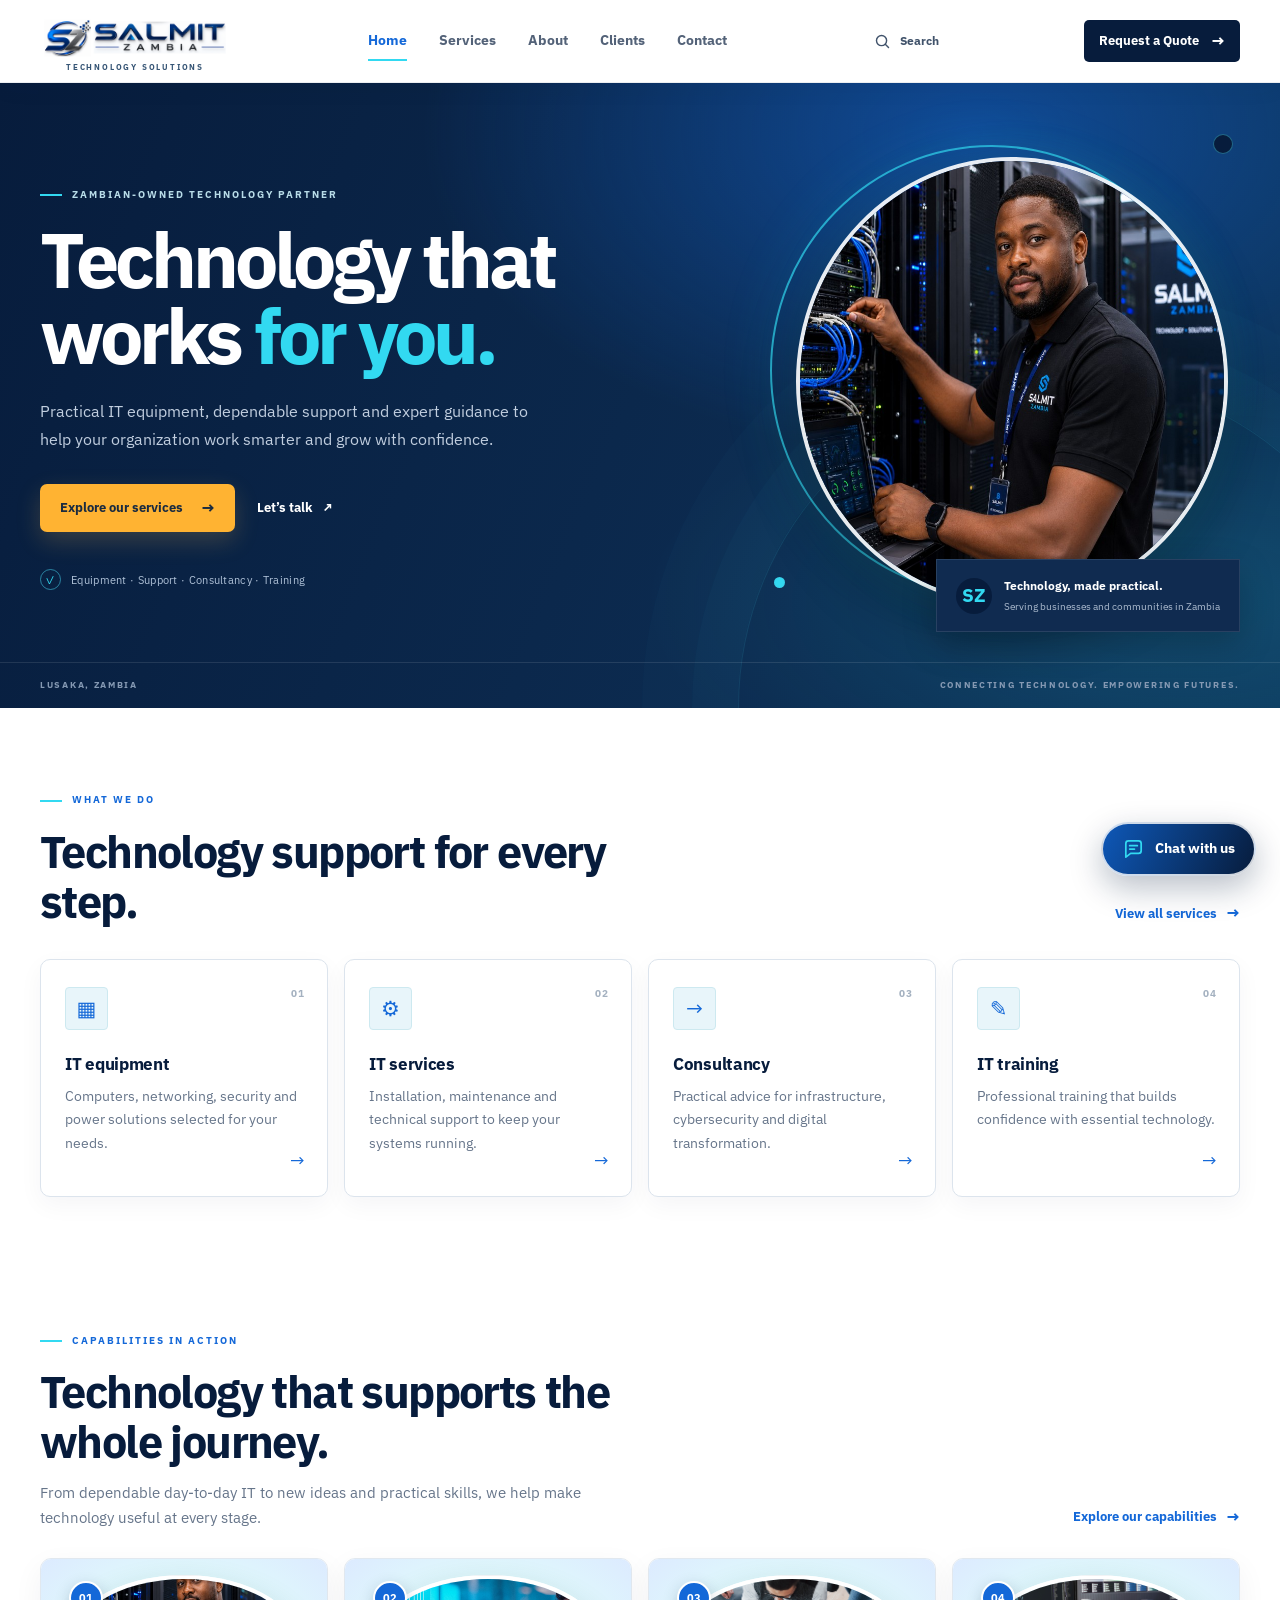
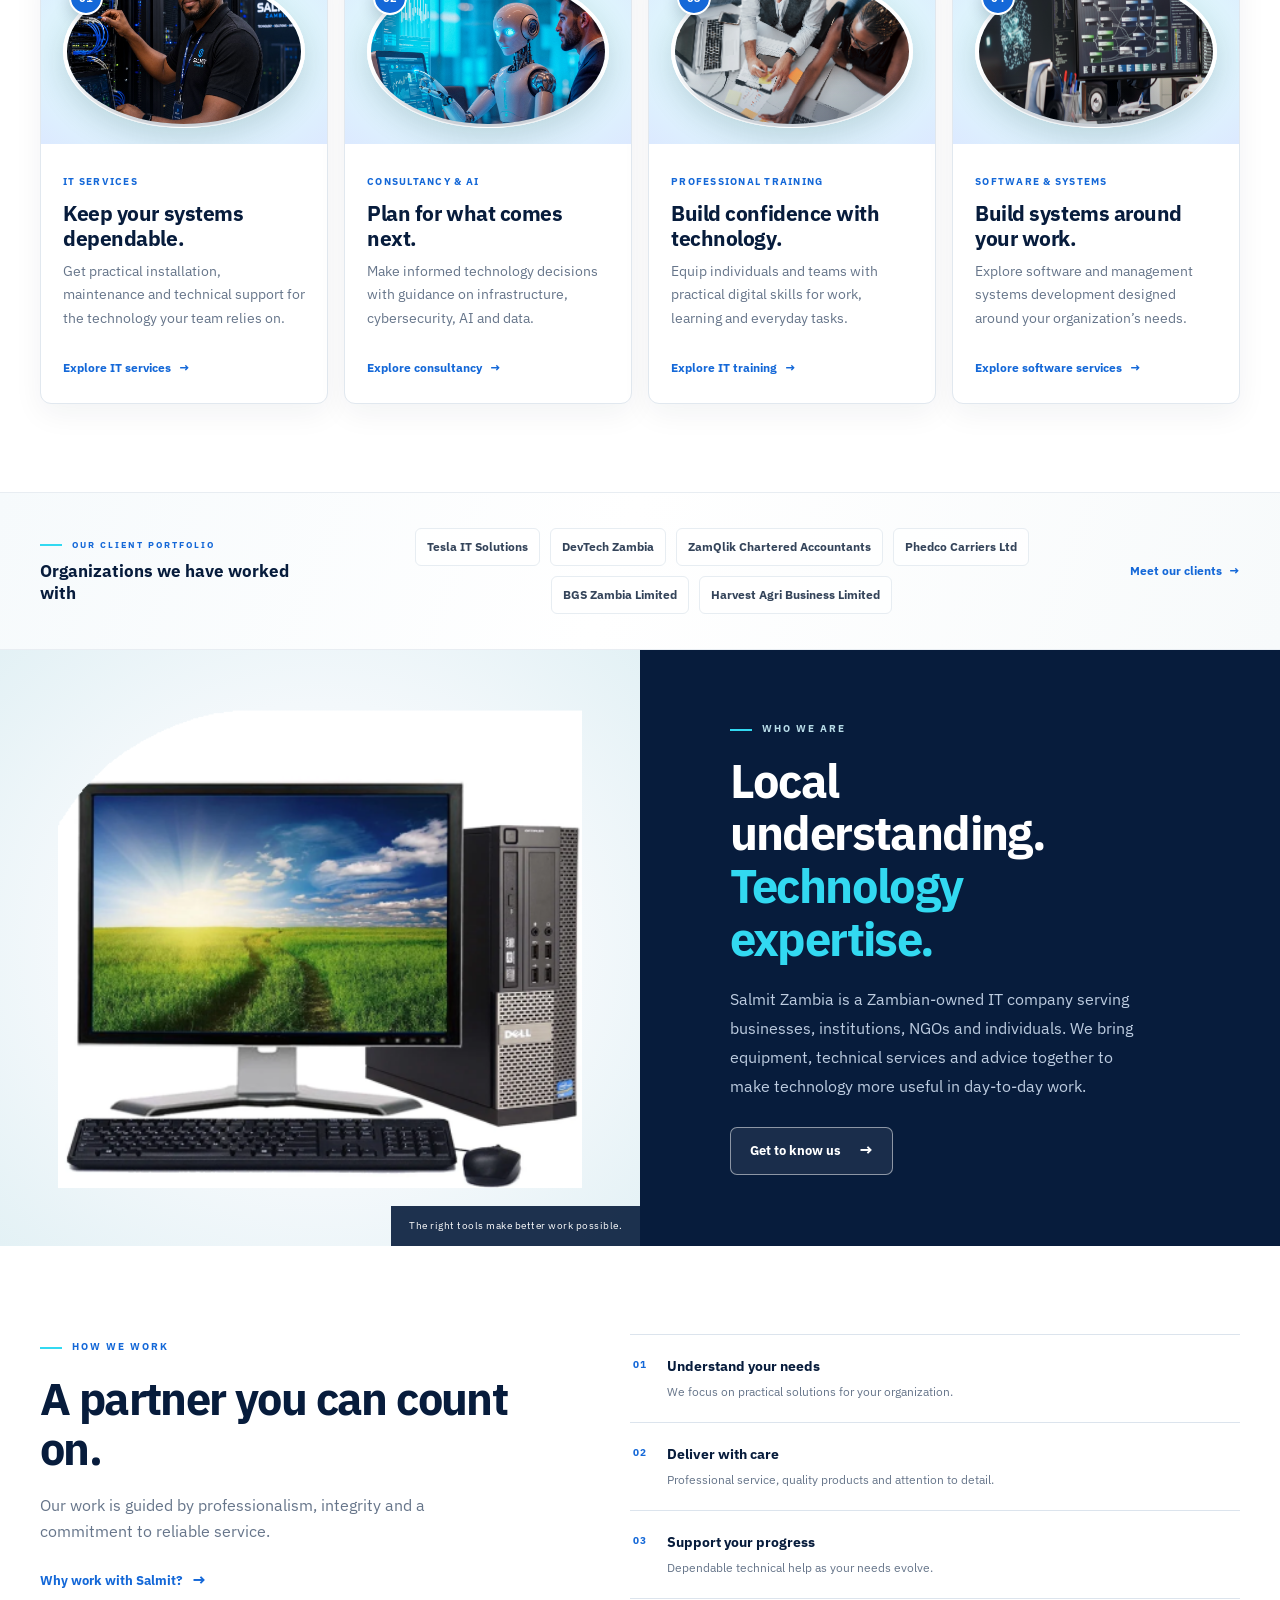
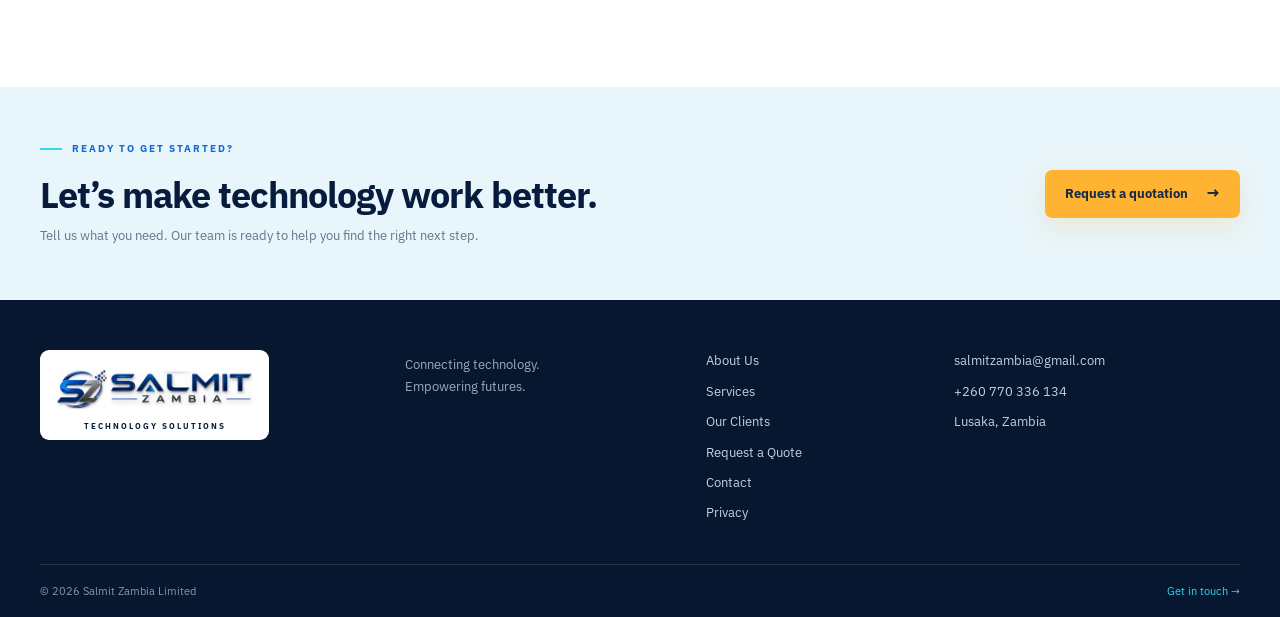
==== commit e192851e: "Feature software development on homepage and quotes" ====
--- a/index.html
+++ b/index.html
@@ -105,6 +105,10 @@
           <div class="capability-story-image"><img src="service-images/image24.png" alt="Colleagues sharing ideas around computers and project materials" loading="lazy"><span class="capability-story-index">03</span></div>
           <div class="capability-story-copy"><span>PROFESSIONAL TRAINING</span><h3>Build confidence with technology.</h3><p>Equip individuals and teams with practical digital skills for work, learning and everyday tasks.</p><b>Explore IT training <span aria-hidden="true">&#8594;</span></b></div>
         </a>
+        <a class="capability-story" href="services.html#it-services">
+          <div class="capability-story-image"><img src="service-images/image20.png" alt="Computer displays showing software and system information" loading="lazy"><span class="capability-story-index">04</span></div>
+          <div class="capability-story-copy"><span>SOFTWARE &amp; SYSTEMS</span><h3>Build systems around your work.</h3><p>Explore software and management systems development designed around your organization’s needs.</p><b>Explore software services <span aria-hidden="true">&#8594;</span></b></div>
+        </a>
       </div>
     </section>
 
--- a/styles.css
+++ b/styles.css
@@ -109,7 +109,7 @@
 .capability-stories-heading > div { max-width: 650px; }
 .capability-stories-heading h2 { max-width: 590px; }
 .capability-stories-lede { max-width: 600px; margin: 14px 0 0; color: var(--muted); font-size: 15px; }
-.capability-story-grid { display: grid; grid-template-columns: repeat(3, minmax(0, 1fr)); gap: 20px; }
+.capability-story-grid { display: grid; grid-template-columns: repeat(4, minmax(0, 1fr)); gap: 16px; }
 .capability-story { min-width: 0; overflow: hidden; border: 1px solid #e1e8ef; border-radius: 11px; background: white; color: inherit; text-decoration: none; box-shadow: 0 10px 30px rgba(8,30,61,.055); transition: transform .22s ease, border-color .22s ease, box-shadow .22s ease; }
 .capability-story:hover { transform: translateY(-5px); border-color: #b5d9e3; box-shadow: 0 18px 42px rgba(8,30,61,.12); }
 .capability-story-image { position: relative; overflow: hidden; aspect-ratio: 1.55; padding: 16px 22px; background: radial-gradient(ellipse at 50% 48%, #fff 0%, #dff8fc 54%, #dce9ff 100%); }
@@ -177,6 +177,179 @@
 .clients-list { grid-template-columns: repeat(2, minmax(0, 1fr)); }
 .clients-list li { min-height: 70px; padding-left: 42px; border-color: #e1e9f0; border-radius: 8px; background: linear-gradient(135deg, #fff, #f5faff); font-size: 14px; }
 .clients-list li::before { top: 50%; width: 9px; height: 9px; transform: translateY(-50%); border: 0; background: var(--cyan); box-shadow: 0 0 0 4px #e3f9fc; content: ""; }
+
+/* Clients page */
+.clients-page { flex: 1; background: #f4f7fb; }
+.clients-hero { position: relative; overflow: hidden; background: radial-gradient(ellipse at 78% 16%, rgba(20,104,216,.42), transparent 38%), linear-gradient(116deg, #071c3c 0%, #0b2d52 67%, #0b385b 100%); color: white; }
+.clients-hero::after { position: absolute; right: -130px; bottom: -315px; width: 620px; height: 620px; border: 1px solid rgba(50,217,241,.18); border-radius: 50%; box-shadow: 0 0 0 42px rgba(50,217,241,.035), 0 0 0 88px rgba(50,217,241,.025); content: ""; pointer-events: none; }
+.clients-hero-inner { position: relative; z-index: 1; width: min(1200px, calc(100% - 48px)); min-height: 535px; margin: auto; display: grid; grid-template-columns: 1.05fr .95fr; align-items: center; gap: 48px; padding: 70px 0 82px; }
+.clients-hero-copy { max-width: 610px; }
+.clients-hero-copy h1 { margin: 0; color: white; font-size: clamp(50px, 6vw, 76px); font-weight: 750; line-height: 1.01; letter-spacing: -3.5px; }
+.clients-hero-copy h1 em { color: var(--cyan); font-style: normal; }
+.clients-hero-lede { max-width: 490px; margin: 23px 0 27px; color: #c4d1e1; font-size: 16px; line-height: 1.8; }
+.clients-hero-note { display: flex; align-items: center; gap: 9px; margin-top: 25px; color: #c1cedf; font-size: 12px; }
+.clients-hero-note span { color: var(--cyan); font-size: 17px; }
+.clients-hero-visual { position: relative; width: min(100%, 475px); justify-self: end; padding: 15px 20px 35px 0; }
+.clients-hero-visual > img { position: relative; z-index: 1; width: 100%; aspect-ratio: 1 / .93; object-fit: cover; object-position: center; border: 5px solid rgba(255,255,255,.92); border-radius: 48% 52% 43% 57% / 43% 41% 59% 57%; box-shadow: 0 30px 70px rgba(0,0,0,.28); }
+.clients-orbit { position: absolute; inset: 0 0 22px 24px; border: 1px solid rgba(50,217,241,.74); border-radius: 50%; transform: rotate(-10deg); }
+.clients-image-caption { position: absolute; z-index: 2; right: 0; bottom: 2px; display: flex; align-items: center; gap: 12px; max-width: 300px; padding: 13px 17px; border: 1px solid rgba(255,255,255,.55); border-radius: 8px; background: rgba(255,255,255,.97); box-shadow: 0 14px 35px rgba(0,0,0,.2); color: var(--navy); }
+.caption-mark { display: grid; width: 36px; height: 36px; flex: 0 0 36px; place-items: center; border-radius: 50%; background: var(--navy); color: var(--cyan); font-size: 19px; font-weight: 800; }
+.clients-image-caption strong, .clients-image-caption small { display: block; }
+.clients-image-caption strong { font-size: 11px; line-height: 1.35; }
+.clients-image-caption small { margin-top: 3px; color: var(--muted); font-size: 9px; }
+.clients-showcase { padding: 83px 24px 92px; background: linear-gradient(180deg, #f4f7fb 0%, #fff 100%); }
+.clients-showcase-inner { width: min(1200px, 100%); margin: auto; }
+.clients-showcase-heading { display: grid; grid-template-columns: 1.2fr .8fr; align-items: end; gap: 70px; margin-bottom: 36px; }
+.clients-showcase-heading h2 { max-width: 660px; margin: 0; color: var(--navy); font-size: clamp(34px, 4.2vw, 52px); line-height: 1.1; letter-spacing: -1.7px; }
+.clients-showcase-heading > p { max-width: 390px; margin: 0 0 4px; color: var(--muted); font-size: 14px; line-height: 1.8; }
+.clients-grid { display: grid; grid-template-columns: repeat(3, minmax(0, 1fr)); gap: 13px; margin: 0; padding: 0; list-style: none; }
+.clients-grid li { position: relative; display: flex; min-height: 155px; flex-direction: column; justify-content: space-between; overflow: hidden; padding: 21px 22px 23px; border: 1px solid #e1e8ef; border-radius: 9px; background: linear-gradient(145deg, #fff 0%, #f8fbfd 100%); box-shadow: 0 8px 24px rgba(8,30,61,.035); transition: transform .2s ease, border-color .2s ease, box-shadow .2s ease; }
+.clients-grid li::after { position: absolute; right: -35px; bottom: -55px; width: 115px; height: 115px; border: 1px solid rgba(20,104,216,.1); border-radius: 50%; box-shadow: 0 0 0 17px rgba(20,104,216,.025); content: ""; transition: transform .2s ease; }
+.clients-grid li:hover { transform: translateY(-4px); border-color: #aedee8; box-shadow: 0 16px 34px rgba(8,30,61,.09); }
+.clients-grid li:hover::after { transform: scale(1.15); }
+.client-number { color: #7b8ca1; font-size: 10px; font-weight: 800; letter-spacing: 1.2px; }
+.client-name { position: relative; z-index: 1; max-width: 290px; padding-right: 22px; color: var(--navy); font-size: 18px; font-weight: 700; line-height: 1.35; }
+.client-arrow { position: absolute; right: 20px; bottom: 20px; color: var(--blue); font-size: 18px; }
+.clients-cta { width: min(1200px, calc(100% - 48px)); margin: 0 auto 86px; display: flex; align-items: center; justify-content: space-between; gap: 30px; padding: 42px 48px; border-radius: 10px; background: linear-gradient(115deg, #0a2548, #104879); color: white; box-shadow: 0 20px 45px rgba(8,30,61,.14); }
+.clients-cta h2 { max-width: 650px; margin: 0; color: white; font-size: clamp(27px, 3vw, 38px); line-height: 1.15; letter-spacing: -.8px; }
+.clients-cta > div > p:last-child { margin: 12px 0 0; color: #c3d1e3; font-size: 13px; }
+.clients-cta .eyebrow { margin-bottom: 12px; }
+
+/* Contact page */
+.contact-page { flex: 1; background: #f4f7fb; }
+.contact-hero { position: relative; overflow: hidden; background: radial-gradient(ellipse at 76% 10%, rgba(20,104,216,.45), transparent 39%), linear-gradient(112deg, #071c3c 0%, #0b2b50 65%, #0b385b 100%); color: white; }
+.contact-hero::after { position: absolute; right: -170px; bottom: -365px; width: 680px; height: 680px; border: 1px solid rgba(50,217,241,.16); border-radius: 50%; box-shadow: 0 0 0 48px rgba(50,217,241,.03), 0 0 0 100px rgba(50,217,241,.02); content: ""; pointer-events: none; }
+.contact-hero-inner { position: relative; z-index: 1; width: min(1200px, calc(100% - 48px)); min-height: 535px; margin: auto; display: grid; grid-template-columns: 1.05fr .95fr; align-items: center; gap: 52px; padding: 70px 0 78px; }
+.contact-hero-copy { max-width: 640px; }
+.contact-hero-copy h1 { max-width: 620px; margin: 0; color: white; font-size: clamp(49px, 6vw, 73px); font-weight: 750; line-height: 1.02; letter-spacing: -3.3px; }
+.contact-hero-copy h1 em { color: var(--cyan); font-style: normal; }
+.contact-hero-copy > p:not(.eyebrow) { max-width: 500px; margin: 22px 0 28px; color: #c3d1e3; font-size: 15px; line-height: 1.8; }
+.contact-hero-actions { display: flex; flex-wrap: wrap; align-items: center; gap: 23px; }
+.contact-hero-phone { display: grid; gap: 2px; color: white; text-decoration: none; }
+.contact-hero-phone span { color: #aebed2; font-size: 10px; }
+.contact-hero-phone strong { font-size: 14px; }
+.contact-location-note { display: flex; flex-wrap: wrap; align-items: center; gap: 10px; margin-top: 32px; color: #c3d1e3; font-size: 11px; }
+.contact-location-note > span { color: var(--cyan); font-size: 9px; }
+.contact-location-note i { width: 3px; height: 3px; border-radius: 50%; background: #72869f; }
+.contact-hero-visual { position: relative; width: min(100%, 470px); justify-self: end; padding: 12px 0 32px 22px; }
+.contact-hero-visual > img { position: relative; z-index: 1; width: 100%; aspect-ratio: 1 / .96; object-fit: cover; object-position: center; border: 5px solid rgba(255,255,255,.92); border-radius: 44% 56% 51% 49% / 48% 42% 58% 52%; box-shadow: 0 28px 68px rgba(0,0,0,.27); }
+.contact-visual-orbit { position: absolute; inset: 0 20px 20px 0; border: 1px solid rgba(50,217,241,.75); border-radius: 49% 51% 53% 47% / 45% 55% 45% 55%; transform: rotate(8deg); }
+.contact-visual-card { position: absolute; z-index: 2; right: -2px; bottom: 0; display: flex; align-items: center; gap: 11px; padding: 13px 17px; border: 1px solid rgba(255,255,255,.55); border-radius: 8px; background: white; box-shadow: 0 14px 35px rgba(0,0,0,.2); color: var(--navy); }
+.contact-visual-icon { display: grid; width: 35px; height: 35px; place-items: center; border-radius: 50%; background: var(--navy); color: var(--cyan); font-size: 18px; font-weight: 800; }
+.contact-visual-card strong, .contact-visual-card small { display: block; }
+.contact-visual-card strong { font-size: 11px; }
+.contact-visual-card small { margin-top: 3px; color: var(--muted); font-size: 9px; }
+.contact-details-section { padding: 78px 24px 92px; background: linear-gradient(180deg, #f4f7fb, #fff); }
+.contact-details-inner { width: min(1200px, 100%); margin: auto; }
+.contact-details-heading { display: flex; align-items: end; justify-content: space-between; gap: 28px; margin-bottom: 30px; }
+.contact-details-heading h2 { margin: 0; color: var(--navy); font-size: clamp(33px, 4vw, 47px); line-height: 1.12; letter-spacing: -1.5px; }
+.contact-details-heading > p { max-width: 330px; margin: 0 0 4px; color: var(--muted); font-size: 13px; line-height: 1.7; }
+.contact-details-grid { display: grid; grid-template-columns: 1.8fr .8fr; align-items: stretch; gap: 15px; }
+.contact-details-grid .contact-options { grid-template-columns: repeat(2, minmax(0, 1fr)); gap: 13px; }
+.contact-details-grid .contact-option { min-height: 142px; padding: 18px 20px; border-radius: 8px; background: #fff; box-shadow: 0 8px 24px rgba(8,30,61,.045); }
+.contact-details-grid .contact-option:hover { transform: translateY(-3px); border-color: #93d6e6; box-shadow: 0 14px 30px rgba(8,30,61,.09); }
+.contact-option-label { display: flex; align-items: center; gap: 8px; color: #52667d !important; font-size: 9px !important; letter-spacing: 1.1px; }
+.contact-option-label i { display: grid; width: 22px; height: 22px; place-items: center; border-radius: 50%; background: #e8f8fb; color: var(--blue); font-size: 8px; font-style: normal; letter-spacing: 0; }
+.contact-details-grid .contact-option strong { margin-top: 14px; font-size: clamp(14px, 1.5vw, 17px); overflow-wrap: anywhere; }
+.contact-details-grid .contact-option small { display: flex; justify-content: space-between; margin-top: 6px; }
+.contact-details-grid .contact-option small b { color: var(--blue); font-size: 15px; font-weight: 500; }
+.contact-address-card { position: relative; overflow: hidden; display: flex; flex-direction: column; justify-content: end; min-height: 297px; padding: 26px; border-radius: 9px; background: radial-gradient(ellipse at 100% 0%, rgba(50,217,241,.16), transparent 50%), linear-gradient(145deg, #0b2b50, #071c3c); color: white; }
+.contact-address-card::after { position: absolute; top: 48px; right: -48px; width: 190px; height: 190px; border: 1px solid rgba(50,217,241,.2); border-radius: 50%; box-shadow: 0 0 0 22px rgba(50,217,241,.035), 0 0 0 46px rgba(50,217,241,.025); content: ""; }
+.address-kicker { position: absolute; top: 25px; left: 26px; color: #b8dce8; font-size: 9px; font-weight: 800; letter-spacing: 1.5px; }
+.address-pin { position: absolute; top: 72px; left: 26px; display: grid; width: 44px; height: 44px; place-items: center; border: 1px solid rgba(50,217,241,.4); border-radius: 50%; background: rgba(50,217,241,.1); color: var(--cyan); font-size: 10px; }
+.contact-address-card h3 { position: relative; z-index: 1; margin: 0; color: white; font-size: 22px; }
+.contact-address-card address { position: relative; z-index: 1; margin-top: 9px; color: #c3d1e3; font-size: 12px; font-style: normal; line-height: 1.7; }
+.contact-address-card a { position: relative; z-index: 1; display: flex; justify-content: space-between; gap: 8px; margin-top: 20px; padding-top: 14px; border-top: 1px solid rgba(255,255,255,.16); color: var(--cyan); font-size: 10px; font-weight: 750; text-decoration: none; }
+.contact-address-card a:hover { text-decoration: underline; text-underline-offset: 4px; }
+
+/* Header search */
+.site-search-trigger { display: inline-flex; min-height: 42px; flex: 0 0 auto; align-items: center; justify-content: center; gap: 8px; padding: 0 7px; border: 0; background: transparent; color: #41536b; cursor: pointer; font: inherit; font-size: 12px; font-weight: 750; transition: color .18s ease; }
+.site-search-trigger:hover { color: var(--blue); }
+.site-search-trigger svg, .site-search-form svg { width: 19px; height: 19px; fill: none; stroke: currentColor; stroke-linecap: round; stroke-width: 1.8; }
+.site-search-overlay { position: fixed; z-index: 50; inset: 0; display: flex; align-items: flex-start; justify-content: center; overflow-y: auto; padding: clamp(82px, 12vh, 135px) 22px 40px; }
+.site-search-overlay[hidden] { display: none; }
+.site-search-backdrop { position: fixed; inset: 0; background: rgba(4,16,34,.72); backdrop-filter: blur(5px); }
+.site-search-dialog { position: relative; width: min(720px, 100%); overflow: hidden; border: 1px solid rgba(255,255,255,.65); border-radius: 12px; background: #fff; box-shadow: 0 32px 90px rgba(0,0,0,.34); animation: search-panel-in .18s ease-out; }
+@keyframes search-panel-in { from { opacity: 0; transform: translateY(-8px); } to { opacity: 1; transform: translateY(0); } }
+.site-search-heading { display: flex; align-items: flex-start; justify-content: space-between; gap: 20px; padding: 26px 29px 20px; }
+.site-search-eyebrow { color: var(--blue); font-size: 9px; font-weight: 850; letter-spacing: 1.8px; }
+.site-search-heading h2 { margin: 5px 0 0; color: var(--navy); font-size: 25px; line-height: 1.2; letter-spacing: -.5px; }
+.site-search-close { display: grid; width: 36px; height: 36px; flex: 0 0 36px; place-items: center; border: 1px solid #e2e8ef; border-radius: 50%; background: #fff; color: #516176; cursor: pointer; font-size: 23px; line-height: 1; transition: border-color .18s, color .18s, background .18s; }
+.site-search-close:hover { border-color: #b5dbe5; background: #f1fbfd; color: var(--navy); }
+.site-search-form { display: flex; min-height: 58px; align-items: center; gap: 12px; margin: 0 29px; padding: 0 16px; border: 1px solid #cbd6e2; border-radius: 6px; background: #fbfcfe; color: var(--blue); transition: border-color .18s, box-shadow .18s; }
+.site-search-form:focus-within { border-color: var(--blue); box-shadow: 0 0 0 3px rgba(20,104,216,.12); }
+.site-search-input { width: 100%; min-width: 0; border: 0; outline: 0; background: transparent; color: var(--navy); font: inherit; font-size: 14px; }
+.site-search-input::placeholder { color: #8794a5; }
+.site-search-form kbd { flex: 0 0 auto; padding: 3px 6px; border: 1px solid #dbe2e9; border-radius: 4px; background: #fff; color: #8190a2; font: 10px "IBM Plex Sans", sans-serif; }
+.site-search-hint { margin: 19px 29px 8px; color: #77869a; font-size: 10px; font-weight: 750; letter-spacing: .5px; }
+.site-search-results { max-height: min(48vh, 410px); overflow-y: auto; margin: 0; padding: 0 17px 12px; list-style: none; }
+.site-search-results > li:not(.site-search-empty) { margin: 2px 0; }
+.site-search-results a { display: flex; align-items: center; justify-content: space-between; gap: 18px; padding: 11px 12px; border-radius: 6px; color: var(--navy); text-decoration: none; transition: background .15s ease; }
+.site-search-results a:hover, .site-search-results a:focus-visible { outline: 0; background: #edf7fa; }
+.site-search-result-copy strong, .site-search-result-copy small { display: block; }
+.site-search-result-copy strong { font-size: 13px; font-weight: 750; }
+.site-search-result-copy small { margin-top: 2px; color: #718096; font-size: 10px; line-height: 1.5; }
+.site-search-result-arrow { color: var(--blue); font-size: 17px; }
+.site-search-empty { padding: 17px 12px 22px; color: #718096; font-size: 12px; }
+.site-search-footer { display: flex; justify-content: space-between; gap: 12px; padding: 12px 29px; border-top: 1px solid #e9eef3; background: #f8fafc; color: #7b899b; font-size: 9px; }
+.site-search-footer b { color: #4e6178; font-weight: 700; }
+@media (max-width: 950px) {
+  .site-search-trigger { min-height: 40px; }
+}
+@media (max-width: 720px) {
+  .site-search-trigger { order: 2; min-height: 38px; margin-left: 6px; padding: 0 5px; font-size: 11px; }
+  .site-search-trigger svg { width: 17px; height: 17px; }
+  .site-search-overlay { align-items: flex-start; padding: 84px 12px 20px; }
+  .site-search-dialog { border-radius: 9px; }
+  .site-search-heading { padding: 22px 19px 16px; }
+  .site-search-heading h2 { font-size: 21px; }
+  .site-search-form { min-height: 52px; margin: 0 18px; padding: 0 12px; }
+  .site-search-input { font-size: 12px; }
+  .site-search-hint { margin: 17px 19px 7px; }
+  .site-search-results { max-height: 52vh; padding-right: 10px; padding-left: 10px; }
+  .site-search-results a { padding: 10px 9px; }
+  .site-search-footer { flex-direction: column; gap: 3px; padding: 10px 19px; }
+}
+@media (prefers-reduced-motion: reduce) {
+  .site-search-dialog { animation: none; }
+}
+
+@media (max-width: 950px) {
+  .clients-hero-inner { min-height: 480px; gap: 28px; }
+  .clients-hero-copy h1 { font-size: clamp(46px, 6.2vw, 64px); }
+  .clients-showcase-heading { gap: 36px; }
+  .clients-grid { grid-template-columns: repeat(2, minmax(0, 1fr)); }
+  .contact-hero-inner { gap: 30px; }
+  .contact-hero-copy h1 { font-size: clamp(46px, 6vw, 63px); }
+  .contact-details-grid { grid-template-columns: 1.4fr .8fr; }
+  .contact-details-grid .contact-options { grid-template-columns: 1fr; }
+  .contact-address-card { min-height: 100%; }
+}
+@media (max-width: 720px) {
+  .clients-hero-inner { width: min(100% - 36px, 600px); grid-template-columns: 1fr; gap: 36px; padding: 56px 0 70px; }
+  .clients-hero-copy h1 { font-size: clamp(48px, 11vw, 68px); letter-spacing: -2.8px; }
+  .clients-hero-lede { font-size: 15px; }
+  .clients-hero-visual { width: min(100% - 18px, 430px); justify-self: center; }
+  .clients-hero-visual > img { aspect-ratio: 1 / .85; }
+  .clients-showcase { padding: 62px 18px 68px; }
+  .clients-showcase-heading { grid-template-columns: 1fr; gap: 15px; margin-bottom: 25px; }
+  .clients-showcase-heading h2 { font-size: 36px; }
+  .clients-grid { grid-template-columns: 1fr; gap: 10px; }
+  .clients-grid li { min-height: 126px; }
+  .clients-cta { width: min(100% - 36px, 600px); align-items: flex-start; flex-direction: column; margin-bottom: 60px; padding: 34px 24px; }
+  .contact-hero-inner { width: min(100% - 36px, 600px); grid-template-columns: 1fr; gap: 36px; padding: 55px 0 68px; }
+  .contact-hero-copy h1 { font-size: clamp(47px, 10.8vw, 66px); letter-spacing: -2.8px; }
+  .contact-hero-copy > p:not(.eyebrow) { font-size: 14px; }
+  .contact-hero-visual { width: min(100% - 18px, 430px); justify-self: center; }
+  .contact-hero-visual > img { aspect-ratio: 1 / .86; }
+  .contact-details-section { padding: 62px 18px 70px; }
+  .contact-details-heading { align-items: flex-start; flex-direction: column; gap: 12px; }
+  .contact-details-heading h2 { font-size: 36px; }
+  .contact-details-grid { grid-template-columns: 1fr; }
+  .contact-details-grid .contact-options { grid-template-columns: 1fr; }
+  .contact-details-grid .contact-option { min-height: 125px; }
+  .contact-address-card { min-height: 265px; }
+}
 
 /* Services */
 .services-layout { display: block; padding-top: 52px; padding-bottom: 76px; }
@@ -288,7 +461,6 @@
   .footer-main > p { display: none; }
   .values-section { gap: 54px; }
   .capability-story-grid { grid-template-columns: repeat(2, minmax(0, 1fr)); }
-  .capability-story:last-child { grid-column: 1 / -1; }
   .client-strip { grid-template-columns: 1fr auto; gap: 18px 24px; }
   .client-strip-list { grid-column: 1 / -1; grid-row: 2; justify-content: flex-start; }
   .client-strip-link { grid-column: 2; grid-row: 1; }
@@ -394,7 +566,36 @@
 .brand-logo { display: block; width: 190px; height: 56px; object-fit: contain; }
 .brand-footer .brand-logo { width: 205px; height: 60px; }
 .brand-tagline { display: block; margin-top: -2px; color: #365575; font-size: 8px; font-weight: 850; letter-spacing: 1.8px; line-height: 1.15; text-align: center; text-transform: uppercase; }
-.brand-footer .brand-tagline { color: var(--cyan); }
+.brand-footer { width: fit-content; padding: 7px 11px 8px; border: 1px solid rgba(255,255,255,.18); border-radius: 9px; background: #fff; }
+.brand-footer .brand-logo-lockup { gap: 3px; }
+.brand-footer .brand-logo { width: 205px; height: 60px; }
+.brand-footer .brand-tagline { margin-top: 1px; color: var(--navy); font-size: 8px; letter-spacing: 2px; }
+.online-chat-widget { position: fixed; z-index: 25; right: 24px; bottom: 24px; display: flex; flex-direction: column; align-items: flex-end; gap: 12px; font-family: "IBM Plex Sans", "Segoe UI", system-ui, sans-serif; }
+.online-chat-launcher { display: inline-flex; min-height: 54px; align-items: center; gap: 10px; padding: 0 19px; border: 2px solid rgba(255,255,255,.8); border-radius: 999px; background: linear-gradient(115deg, #0e58b8, var(--navy)); color: white; cursor: pointer; font: inherit; font-size: 14px; font-weight: 750; box-shadow: 0 12px 32px rgba(7,28,60,.28); transition: transform .2s, box-shadow .2s; }
+.online-chat-launcher:hover { transform: translateY(-3px); box-shadow: 0 16px 38px rgba(7,28,60,.34); }
+.online-chat-launcher svg { width: 23px; height: 23px; color: var(--cyan); }
+.online-chat-panel { width: min(360px, calc(100vw - 32px)); max-height: min(75vh, 560px); overflow-y: auto; border: 1px solid #d7e2ec; border-radius: 14px; background: white; box-shadow: 0 22px 60px rgba(7,28,60,.24); }
+.online-chat-panel[hidden] { display: none; }
+.online-chat-heading { display: flex; align-items: flex-start; justify-content: space-between; gap: 16px; padding: 20px 21px; background: radial-gradient(ellipse at 100% 0, rgba(20,104,216,.48), transparent 42%), linear-gradient(115deg, #071c3c, #0d3159); color: white; }
+.online-chat-kicker { color: var(--cyan); font-size: 9px; font-weight: 850; letter-spacing: 1.5px; }
+.online-chat-heading h2 { margin: 5px 0 0; color: white; font-size: 22px; line-height: 1.2; }
+.online-chat-close { width: 32px; height: 32px; border: 1px solid rgba(255,255,255,.25); border-radius: 50%; background: rgba(255,255,255,.08); color: white; cursor: pointer; font: inherit; font-size: 22px; line-height: 1; }
+.online-chat-close:hover { background: rgba(255,255,255,.18); }
+.online-chat-intro { margin: 0; padding: 17px 21px 8px; color: #4f6075; font-size: 13px; line-height: 1.65; }
+.online-chat-form { display: grid; gap: 9px; padding: 9px 21px 20px; }
+.online-chat-form label { color: var(--navy); font-size: 12px; font-weight: 750; }
+.online-chat-form textarea { width: 100%; min-height: 104px; padding: 12px; border: 1px solid #d4e0e9; border-radius: 7px; background: #fbfdff; color: var(--ink); font: inherit; font-size: 13px; line-height: 1.55; resize: vertical; }
+.online-chat-form textarea:focus { border-color: var(--blue); outline: 3px solid rgba(20,104,216,.14); }
+.online-chat-form textarea::placeholder { color: #8593a4; }
+.online-chat-submit { display: inline-flex; min-height: 44px; align-items: center; justify-content: center; gap: 9px; padding: 0 15px; border: 0; border-radius: 7px; background: var(--action); color: var(--action-ink); cursor: pointer; font: inherit; font-size: 13px; font-weight: 800; }
+.online-chat-submit:hover { background: var(--action-hover); }
+.online-chat-note { min-height: 0; margin: 0; color: #4c6075; font-size: 12px; line-height: 1.5; }
+.online-chat-note:not(:empty) { padding: 10px; border: 1px solid #ccebf0; border-radius: 6px; background: #f1fbfd; }
+.online-chat-note a { color: var(--blue); font-weight: 750; }
+@media (max-width: 720px) {
+  .online-chat-widget { right: 14px; bottom: 98px; }
+  .online-chat-launcher { min-height: 50px; padding: 0 16px; font-size: 13px; }
+}
 @media (max-width: 950px) {
   .brand-logo { width: 170px; height: 50px; }
 }
@@ -520,4 +721,97 @@
 
 /* Branded markers for service checklists */
 .service-block li { padding: 8px 7px 8px 30px; color: #344960; font-size: 14px; line-height: 1.6; }
+
+/* Scatter style equipment gallery and image lightbox */
+.gallery-details { margin-top: 22px; }
+.gallery-details summary { display: inline-flex; align-items: center; gap: 11px; padding: 12px 17px; border: 1px solid var(--blue); border-radius: 5px; background: var(--blue); color: #fff; cursor: pointer; font-size: 12px; font-weight: 750; list-style: none; box-shadow: 0 7px 18px rgba(20,104,216,.22); transition: border-color .18s, background .18s, transform .18s, box-shadow .18s; }
+.gallery-details summary::-webkit-details-marker { display: none; }
+.gallery-details summary::after { color: var(--cyan); content: "+"; font-size: 18px; font-weight: 500; line-height: 1; }
+.gallery-details summary:hover { transform: translateY(-1px); border-color: #0f56ba; background: #0f56ba; box-shadow: 0 10px 23px rgba(20,104,216,.3); }
+.gallery-details summary:focus-visible { outline: 3px solid var(--cyan); outline-offset: 3px; }
+.gallery-details[open] summary::after { content: "−"; }
+.equipment-gallery-intro { margin: 0 0 13px !important; color: var(--muted) !important; font-size: 11px !important; }
+.equipment-gallery { display: grid; grid-template-columns: repeat(4, minmax(0, 1fr)); gap: 25px 20px; align-items: start; margin: 22px 0 26px; }
+.equipment-gallery-item { position: relative; display: grid; width: min(100%, 218px); aspect-ratio: .82; justify-self: center; overflow: hidden; place-items: center; padding: 0; border: 1px solid #d4e2eb; border-radius: 50%; background: radial-gradient(ellipse at 34% 25%, #fff 0%, #f7fbfd 67%, #edf4f8 100%); box-shadow: 0 10px 26px rgba(8,30,61,.075), inset 0 0 0 6px rgba(255,255,255,.7); cursor: zoom-in; transition: transform .22s ease, border-color .22s ease, box-shadow .22s ease; }
+.equipment-gallery-item:hover, .equipment-gallery-item:focus-visible { z-index: 2; transform: translateY(-5px) scale(1.025); border-color: #78c8da; box-shadow: 0 18px 38px rgba(8,30,61,.14), inset 0 0 0 6px rgba(255,255,255,.85); }
+.equipment-gallery-item img { width: 100%; height: 100%; padding: 22px; border: 0; border-radius: 50%; background: transparent; box-shadow: none; object-fit: contain; transition: transform .25s ease; }
+.equipment-gallery-item:hover img { transform: scale(1.07); }
+.equipment-gallery-marker { position: absolute; right: 12%; bottom: 12%; display: grid; width: 27px; height: 27px; place-items: center; border: 1px solid #dce9ef; border-radius: 50%; background: rgba(255,255,255,.96); color: #52677e; font-size: 8px; font-weight: 750; box-shadow: 0 3px 8px rgba(8,30,61,.08); pointer-events: none; }
+.equipment-lightbox[hidden] { display: none; }
+.equipment-lightbox { position: fixed; z-index: 80; inset: 0; display: grid; place-items: center; padding: 24px; color: white; }
+.equipment-lightbox-backdrop { position: absolute; inset: 0; background: rgba(3,12,27,.94); backdrop-filter: blur(8px); }
+.equipment-lightbox-content { position: relative; z-index: 1; width: min(1060px, 100%); }
+.equipment-lightbox-toolbar { display: flex; align-items: center; gap: 16px; padding: 0 0 14px; color: white; font-size: 12px; font-weight: 750; }
+.equipment-lightbox-count { margin-left: auto; color: #a7b8cc; font-size: 10px; font-weight: 600; letter-spacing: 1px; }
+.equipment-lightbox-close { display: grid; width: 40px; height: 40px; place-items: center; border: 1px solid rgba(255,255,255,.25); border-radius: 50%; background: rgba(255,255,255,.08); color: white; cursor: pointer; font-size: 25px; line-height: 1; transition: background .18s, border-color .18s; }
+.equipment-lightbox-close:hover, .equipment-lightbox-nav:hover { border-color: rgba(50,217,241,.65); background: rgba(50,217,241,.16); }
+.equipment-lightbox-stage { position: relative; display: grid; min-height: min(72vh, 720px); place-items: center; overflow: hidden; border: 1px solid rgba(255,255,255,.14); border-radius: 11px; background: radial-gradient(ellipse at 50% 42%, rgba(17,55,91,.68), rgba(4,16,34,.86)); }
+.equipment-lightbox-image { display: block; width: 100%; max-height: min(72vh, 720px); object-fit: contain; padding: 24px 74px; }
+.equipment-lightbox-nav { position: absolute; z-index: 2; top: 50%; display: grid; width: 46px; height: 46px; transform: translateY(-50%); place-items: center; border: 1px solid rgba(255,255,255,.22); border-radius: 50%; background: rgba(5,21,42,.72); color: white; cursor: pointer; font-size: 21px; transition: background .18s, border-color .18s; }
+.equipment-lightbox-prev { left: 18px; }
+.equipment-lightbox-next { right: 18px; }
+.equipment-lightbox-caption { min-height: 20px; margin: 12px 0 0; color: #b9c9dc; font-size: 11px; text-align: center; }
+.has-open-lightbox { overflow: hidden; }
+@media (max-width: 950px) {
+  .equipment-gallery { grid-template-columns: repeat(3, minmax(0, 1fr)); gap: 22px 17px; }
+  .equipment-gallery-item { width: min(100%, 205px); }
+}
+@media (max-width: 720px) {
+  .equipment-gallery { grid-template-columns: repeat(2, minmax(0, 1fr)); gap: 18px 12px; }
+  .equipment-gallery-item { width: min(100%, 190px); }
+  .equipment-gallery-item img { padding: 18px; }
+  .equipment-lightbox { padding: 12px; }
+  .equipment-lightbox-stage { min-height: 68vh; }
+  .equipment-lightbox-image { max-height: 68vh; padding: 50px 8px; }
+  .equipment-lightbox-nav { width: 38px; height: 38px; }
+  .equipment-lightbox-prev { left: 9px; }
+  .equipment-lightbox-next { right: 9px; }
+}
+@media (prefers-reduced-motion: reduce) {
+  .equipment-gallery-item, .equipment-gallery-item img { transition: none; }
+}
 .service-block li::before { top: 11px; left: 2px; display: grid; width: 18px; height: 18px; place-items: center; border: 1px solid #bceef5; border-radius: 50%; background: #e6faff; color: var(--blue); font-size: 10px; font-weight: 900; content: "✓"; }
+
+/* Premium IT equipment section */
+.equipment-supply-block { padding-top: 54px; padding-bottom: 48px; }
+.equipment-supply-heading { position: relative; max-width: 760px; padding-left: 23px; border-left: 3px solid var(--cyan); }
+.equipment-supply-kicker { display: flex; align-items: center; gap: 9px; margin-bottom: 10px; color: var(--blue); font-size: 9px; font-weight: 850; letter-spacing: 1.7px; }
+.equipment-supply-kicker span { color: #7b899b; font-size: 9px; letter-spacing: 1px; }
+.equipment-supply-heading h2 { margin: 0 0 10px; color: var(--navy); font-size: clamp(30px, 4vw, 42px); line-height: 1.1; letter-spacing: -1.2px; }
+.equipment-supply-heading p { max-width: 650px; margin: 0 !important; color: #5e6f84 !important; font-size: 14px !important; line-height: 1.75; }
+.equipment-category-grid { display: grid; grid-template-columns: repeat(3, minmax(0, 1fr)); gap: 13px; margin-top: 30px; }
+.equipment-category-card { position: relative; min-height: 255px; overflow: hidden; padding: 21px 22px 19px; border: 1px solid #dfe8ef; border-radius: 8px; background: linear-gradient(150deg, #fff 0%, #f8fbfd 100%); box-shadow: 0 8px 24px rgba(8,30,61,.045); transition: transform .2s ease, border-color .2s ease, box-shadow .2s ease; }
+.equipment-category-card::after { position: absolute; top: -56px; right: -44px; width: 145px; height: 145px; border: 1px solid rgba(20,104,216,.09); border-radius: 50%; box-shadow: 0 0 0 18px rgba(20,104,216,.025); content: ""; pointer-events: none; }
+.equipment-category-card:hover { transform: translateY(-3px); border-color: #b4dbe5; box-shadow: 0 15px 32px rgba(8,30,61,.085); }
+.equipment-category-index { position: relative; z-index: 1; color: #7a899a; font-size: 8px; font-weight: 800; letter-spacing: 1.2px; }
+.equipment-category-icon { position: absolute; top: 16px; right: 18px; display: grid; width: 38px; height: 38px; place-items: center; border: 1px solid #d8edf2; border-radius: 50%; background: #effafd; color: var(--blue); font-size: 9px; font-weight: 800; }
+.equipment-category-card h3 { position: relative; z-index: 1; margin: 24px 0 6px !important; color: var(--navy) !important; font-size: 18px !important; letter-spacing: -.3px; }
+.equipment-category-card p { position: relative; z-index: 1; min-height: 40px; margin: 0 !important; color: #708096 !important; font-size: 11px !important; line-height: 1.55; }
+.equipment-category-card ul { position: relative; z-index: 1; display: grid; grid-template-columns: 1fr !important; gap: 2px; margin-top: 11px !important; padding-top: 9px !important; border-top: 1px solid #e7edf2; }
+.equipment-category-card li { padding: 5px 2px 5px 25px !important; color: #344960 !important; font-size: 11px !important; line-height: 1.45 !important; }
+.equipment-category-card li::before { top: 7px !important; left: 0 !important; width: 15px !important; height: 15px !important; font-size: 8px !important; }
+.equipment-gallery-heading { display: flex; align-items: end; justify-content: space-between; gap: 24px; margin: 44px 0 16px; padding-top: 23px; border-top: 1px solid #e3eaf0; }
+.equipment-gallery-heading > div > span { color: var(--blue); font-size: 8px; font-weight: 850; letter-spacing: 1.6px; }
+.equipment-gallery-heading h3 { margin: 5px 0 0 !important; color: var(--navy) !important; font-size: 22px !important; letter-spacing: -.5px; }
+.equipment-gallery-heading > p { max-width: 340px; margin: 0 0 2px !important; color: #708096 !important; font-size: 11px !important; line-height: 1.6; }
+.equipment-supply-footer { display: flex; align-items: center; justify-content: space-between; gap: 16px; margin-top: 22px; padding: 16px 19px; border: 1px solid #dceaf0; border-radius: 6px; background: linear-gradient(100deg, #f1fafd, #f8fbfd); }
+.equipment-supply-footer > span { color: #4a5e75; font-size: 12px; font-weight: 650; }
+.equipment-supply-footer a { display: inline-flex; align-items: center; gap: 10px; color: var(--blue); font-size: 11px; font-weight: 800; text-decoration: none; }
+.equipment-supply-footer a:hover { text-decoration: underline; text-underline-offset: 4px; }
+@media (max-width: 950px) {
+  .equipment-category-grid { grid-template-columns: repeat(2, minmax(0, 1fr)); }
+  .equipment-category-card:last-child { grid-column: 1 / -1; min-height: 210px; }
+}
+@media (max-width: 720px) {
+  .equipment-supply-block { padding-top: 36px; }
+  .equipment-supply-heading { padding-left: 16px; }
+  .equipment-supply-heading h2 { font-size: 33px; }
+  .equipment-supply-heading p { font-size: 13px !important; }
+  .equipment-category-grid { grid-template-columns: 1fr; gap: 10px; margin-top: 22px; }
+  .equipment-category-card, .equipment-category-card:last-child { grid-column: auto; min-height: 0; padding: 19px; }
+  .equipment-category-card h3 { margin-top: 19px !important; }
+  .equipment-category-card p { min-height: 0; }
+  .equipment-gallery-heading { align-items: flex-start; flex-direction: column; gap: 8px; margin-top: 34px; }
+  .equipment-gallery-heading h3 { font-size: 20px !important; }
+  .equipment-supply-footer { align-items: flex-start; flex-direction: column; }
+}
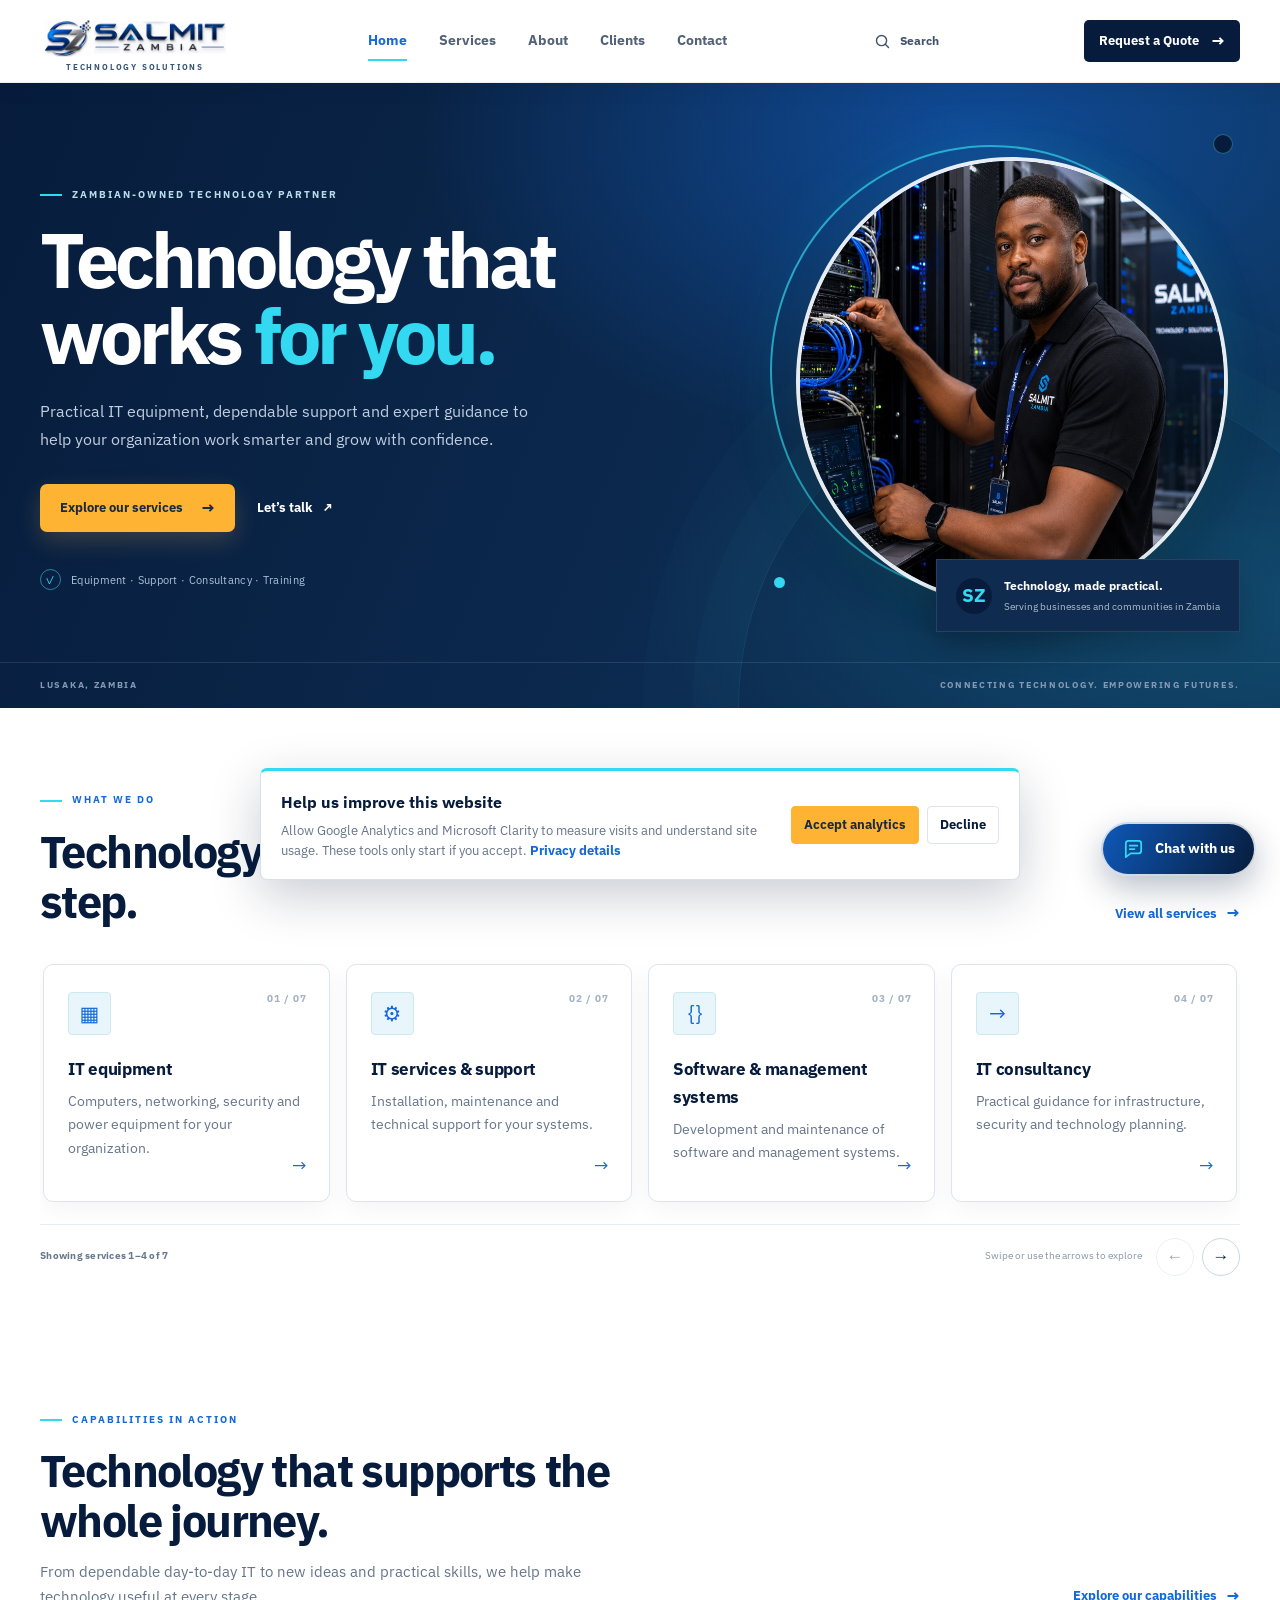
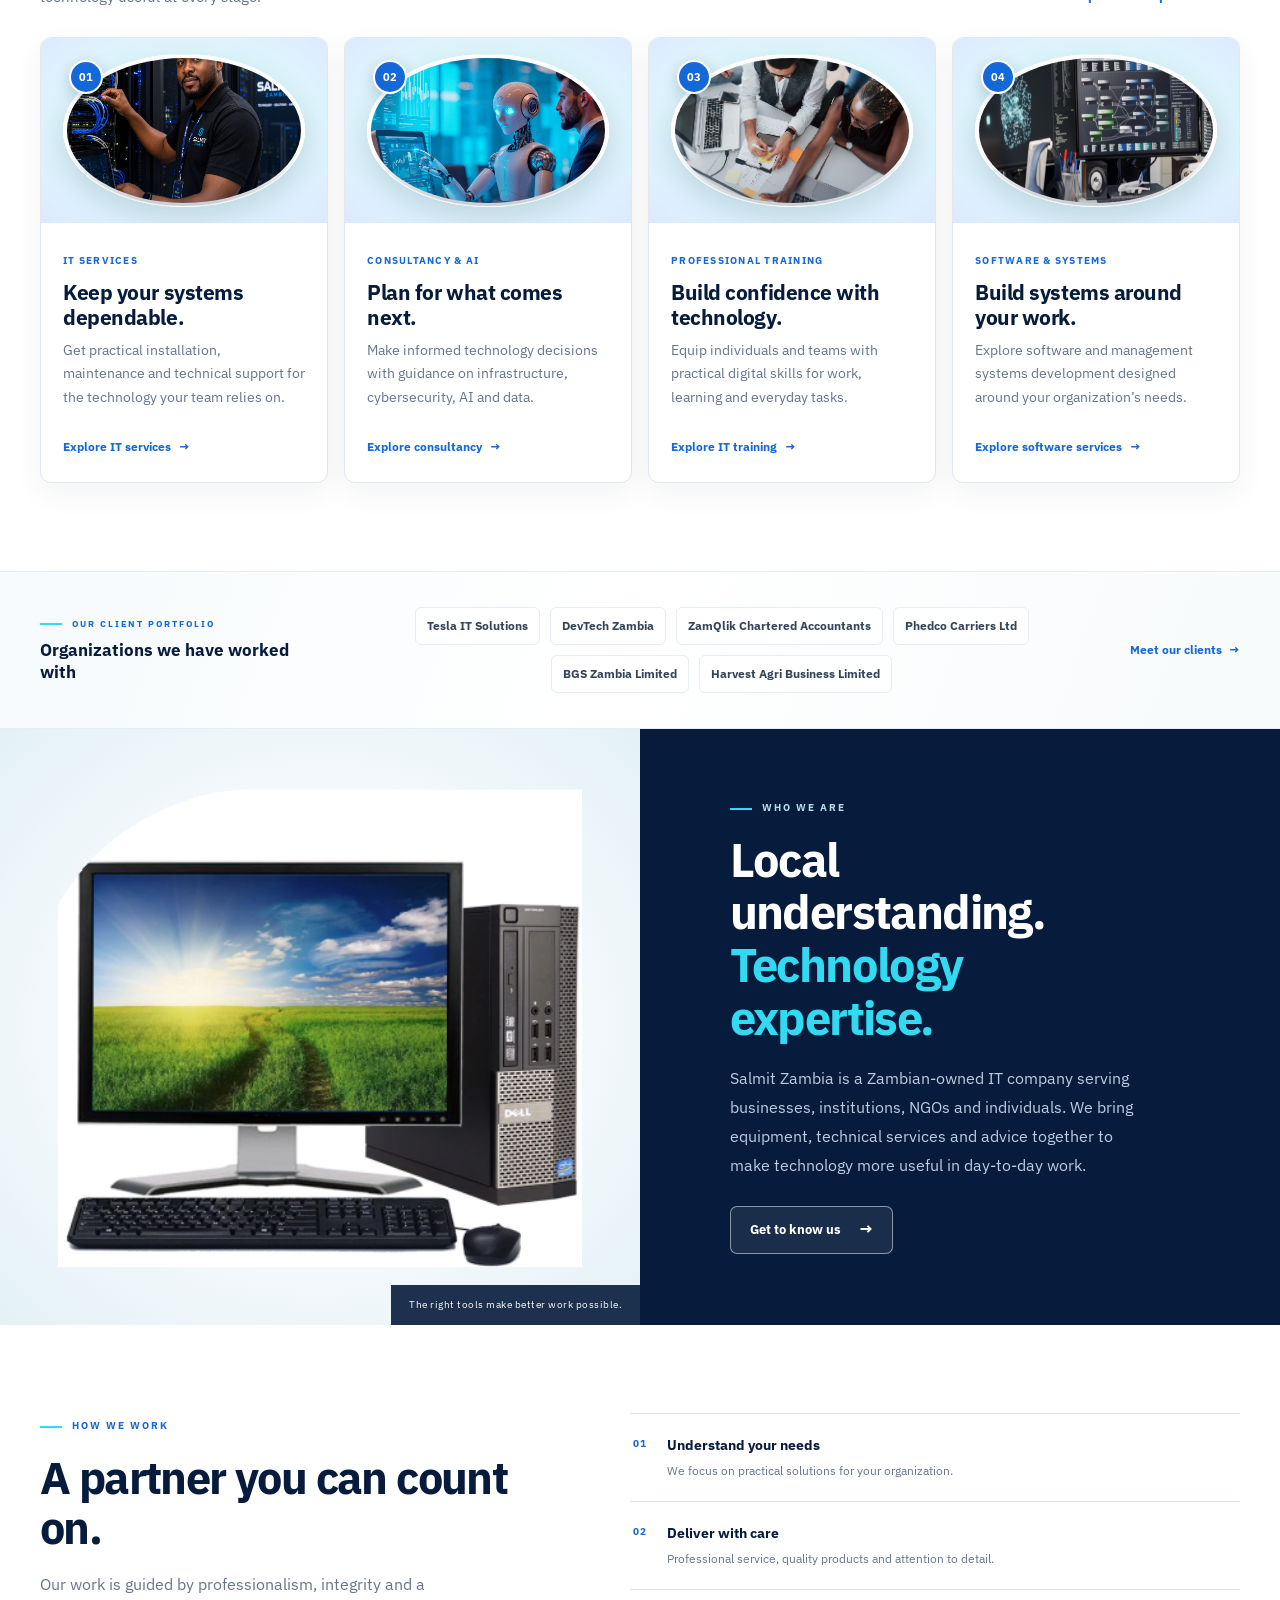
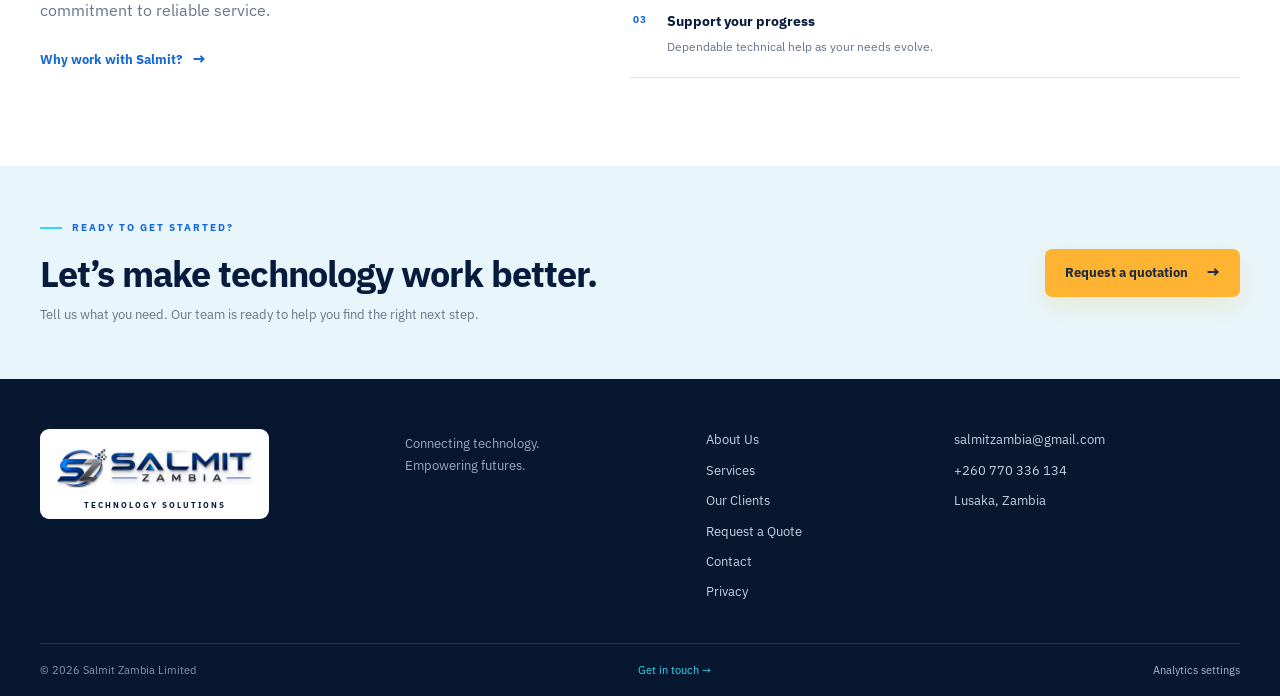
==== commit 93617fce: "Add responsive services carousel" ====
--- a/index.html
+++ b/index.html
@@ -79,11 +79,20 @@
         <div><p class="eyebrow eyebrow-dark"><span></span> WHAT WE DO</p><h2 id="services-title">Technology support for every step.</h2></div>
         <a class="section-link" href="services.html">View all services <span aria-hidden="true">&#8594;</span></a>
       </div>
-      <div class="service-cards">
-        <a class="service-card" href="services.html#equipment"><span class="card-index">01</span><span class="service-icon" aria-hidden="true">&#9638;</span><h3>IT equipment</h3><p>Computers, networking, security and power solutions selected for your needs.</p><span class="card-arrow" aria-hidden="true">&#8594;</span></a>
-        <a class="service-card" href="services.html#it-services"><span class="card-index">02</span><span class="service-icon" aria-hidden="true">&#9881;</span><h3>IT services</h3><p>Installation, maintenance and technical support to keep your systems running.</p><span class="card-arrow" aria-hidden="true">&#8594;</span></a>
-        <a class="service-card" href="services.html#consultancy"><span class="card-index">03</span><span class="service-icon" aria-hidden="true">&#8594;</span><h3>Consultancy</h3><p>Practical advice for infrastructure, cybersecurity and digital transformation.</p><span class="card-arrow" aria-hidden="true">&#8594;</span></a>
-        <a class="service-card" href="services.html#training"><span class="card-index">04</span><span class="service-icon" aria-hidden="true">&#9998;</span><h3>IT training</h3><p>Professional training that builds confidence with essential technology.</p><span class="card-arrow" aria-hidden="true">&#8594;</span></a>
+      <div class="service-carousel" data-service-carousel aria-label="Salmit Zambia services">
+        <div class="service-cards" id="service-carousel-track" role="region" aria-label="Services provided" aria-roledescription="carousel" aria-describedby="service-carousel-hint" tabindex="0">
+          <a class="service-card" role="group" aria-roledescription="slide" aria-label="1 of 7: IT equipment" href="services.html#equipment"><span class="card-index">01 / 07</span><span class="service-icon" aria-hidden="true">&#9638;</span><h3>IT equipment</h3><p>Computers, networking, security and power equipment for your organization.</p><span class="card-arrow" aria-hidden="true">&#8594;</span></a>
+          <a class="service-card" role="group" aria-roledescription="slide" aria-label="2 of 7: IT services and support" href="services.html#it-services"><span class="card-index">02 / 07</span><span class="service-icon" aria-hidden="true">&#9881;</span><h3>IT services &amp; support</h3><p>Installation, maintenance and technical support for your systems.</p><span class="card-arrow" aria-hidden="true">&#8594;</span></a>
+          <a class="service-card" role="group" aria-roledescription="slide" aria-label="3 of 7: Software and management systems development" href="services.html#it-services"><span class="card-index">03 / 07</span><span class="service-icon" aria-hidden="true">&#123;&#125;</span><h3>Software &amp; management systems</h3><p>Development and maintenance of software and management systems.</p><span class="card-arrow" aria-hidden="true">&#8594;</span></a>
+          <a class="service-card" role="group" aria-roledescription="slide" aria-label="4 of 7: IT consultancy" href="services.html#consultancy"><span class="card-index">04 / 07</span><span class="service-icon" aria-hidden="true">&#8594;</span><h3>IT consultancy</h3><p>Practical guidance for infrastructure, security and technology planning.</p><span class="card-arrow" aria-hidden="true">&#8594;</span></a>
+          <a class="service-card" role="group" aria-roledescription="slide" aria-label="5 of 7: AI and database solutions" href="services.html#consultancy"><span class="card-index">05 / 07</span><span class="service-icon" aria-hidden="true">&#9672;</span><h3>AI &amp; database solutions</h3><p>AI consultancy, data analytics and database design and management.</p><span class="card-arrow" aria-hidden="true">&#8594;</span></a>
+          <a class="service-card" role="group" aria-roledescription="slide" aria-label="6 of 7: Networking and cybersecurity" href="services.html#it-services"><span class="card-index">06 / 07</span><span class="service-icon" aria-hidden="true">&#8644;</span><h3>Networking &amp; cybersecurity</h3><p>Network installation, structured cabling and cybersecurity solutions.</p><span class="card-arrow" aria-hidden="true">&#8594;</span></a>
+          <a class="service-card" role="group" aria-roledescription="slide" aria-label="7 of 7: Professional IT training" href="services.html#training"><span class="card-index">07 / 07</span><span class="service-icon" aria-hidden="true">&#9998;</span><h3>Professional IT training</h3><p>Practical training to build essential digital and technology skills.</p><span class="card-arrow" aria-hidden="true">&#8594;</span></a>
+        </div>
+        <div class="service-carousel-footer">
+          <p class="service-carousel-status" aria-live="polite">Showing services 1–4 of 7</p>
+          <div class="service-carousel-actions"><span class="service-carousel-hint" id="service-carousel-hint">Swipe or use the arrows to explore</span><button class="service-carousel-button service-carousel-prev" type="button" aria-label="Previous services" aria-controls="service-carousel-track" disabled>&#8592;</button><button class="service-carousel-button service-carousel-next" type="button" aria-label="Next services" aria-controls="service-carousel-track">&#8594;</button></div>
+        </div>
       </div>
     </section>
 
--- a/styles.css
+++ b/styles.css
@@ -770,6 +770,10 @@
 @media (prefers-reduced-motion: reduce) {
   .equipment-gallery-item, .equipment-gallery-item img { transition: none; }
 }
+.form-status { line-height: 1.65; }
+.form-status a { display: inline-flex; align-items: center; margin: 3px 2px; padding: 6px 9px; border: 1px solid #c6dfd0; border-radius: 4px; background: #fff; color: #145c38; font-size: 11px; font-weight: 750; text-decoration: none; }
+.form-status a:hover { border-color: #7ebd96; background: #f7fcf8; text-decoration: underline; text-underline-offset: 3px; }
+.form-status a:focus-visible { outline: 3px solid var(--cyan); outline-offset: 2px; }
 .service-block li::before { top: 11px; left: 2px; display: grid; width: 18px; height: 18px; place-items: center; border: 1px solid #bceef5; border-radius: 50%; background: #e6faff; color: var(--blue); font-size: 10px; font-weight: 900; content: "✓"; }
 
 /* Premium IT equipment section */
@@ -815,3 +819,28 @@
   .equipment-gallery-heading h3 { font-size: 20px !important; }
   .equipment-supply-footer { align-items: flex-start; flex-direction: column; }
 }
+
+/* Homepage services carousel */
+.service-cards { display: grid; grid-template-columns: none; grid-auto-flow: column; grid-auto-columns: calc((100% - 48px) / 4); gap: 16px; overflow-x: auto; padding: 5px 3px 20px; scroll-behavior: smooth; scroll-padding-inline: 3px; scroll-snap-type: x mandatory; scrollbar-width: none; overscroll-behavior-inline: contain; }
+.service-cards::-webkit-scrollbar { display: none; }
+.service-card { height: 100%; scroll-snap-align: start; scroll-snap-stop: always; }
+.service-carousel-footer { display: flex; align-items: center; justify-content: space-between; gap: 18px; margin-top: 2px; padding-top: 13px; border-top: 1px solid #e7edf2; }
+.service-carousel-status { margin: 0; color: #68788d; font-size: 10px; font-weight: 700; letter-spacing: .25px; }
+.service-carousel-actions { display: flex; align-items: center; gap: 8px; }
+.service-carousel-hint { margin-right: 6px; color: #8794a5; font-size: 10px; }
+.service-carousel-button { display: grid; width: 38px; height: 38px; place-items: center; border: 1px solid #cbd8e4; border-radius: 50%; background: #fff; color: var(--navy); cursor: pointer; font-size: 17px; transition: border-color .18s, background .18s, color .18s, transform .18s; }
+.service-carousel-button:not(:disabled):hover { transform: translateY(-1px); border-color: var(--blue); background: var(--blue); color: #fff; }
+.service-carousel-button:disabled { cursor: default; opacity: .4; }
+.service-carousel-button:focus-visible { outline: 3px solid var(--cyan); outline-offset: 3px; }
+@media (max-width: 950px) {
+  .service-cards { grid-auto-columns: calc((100% - 16px) / 2.2); }
+}
+@media (max-width: 720px) {
+  .service-cards { grid-auto-columns: calc((100% - 12px) / 1.12); gap: 12px; padding-bottom: 16px; }
+  .service-carousel-footer { align-items: flex-start; flex-direction: column-reverse; gap: 10px; }
+  .service-carousel-actions { width: 100%; justify-content: flex-end; }
+  .service-carousel-hint { margin-right: auto; }
+}
+@media (prefers-reduced-motion: reduce) {
+  .service-cards { scroll-behavior: auto; }
+}
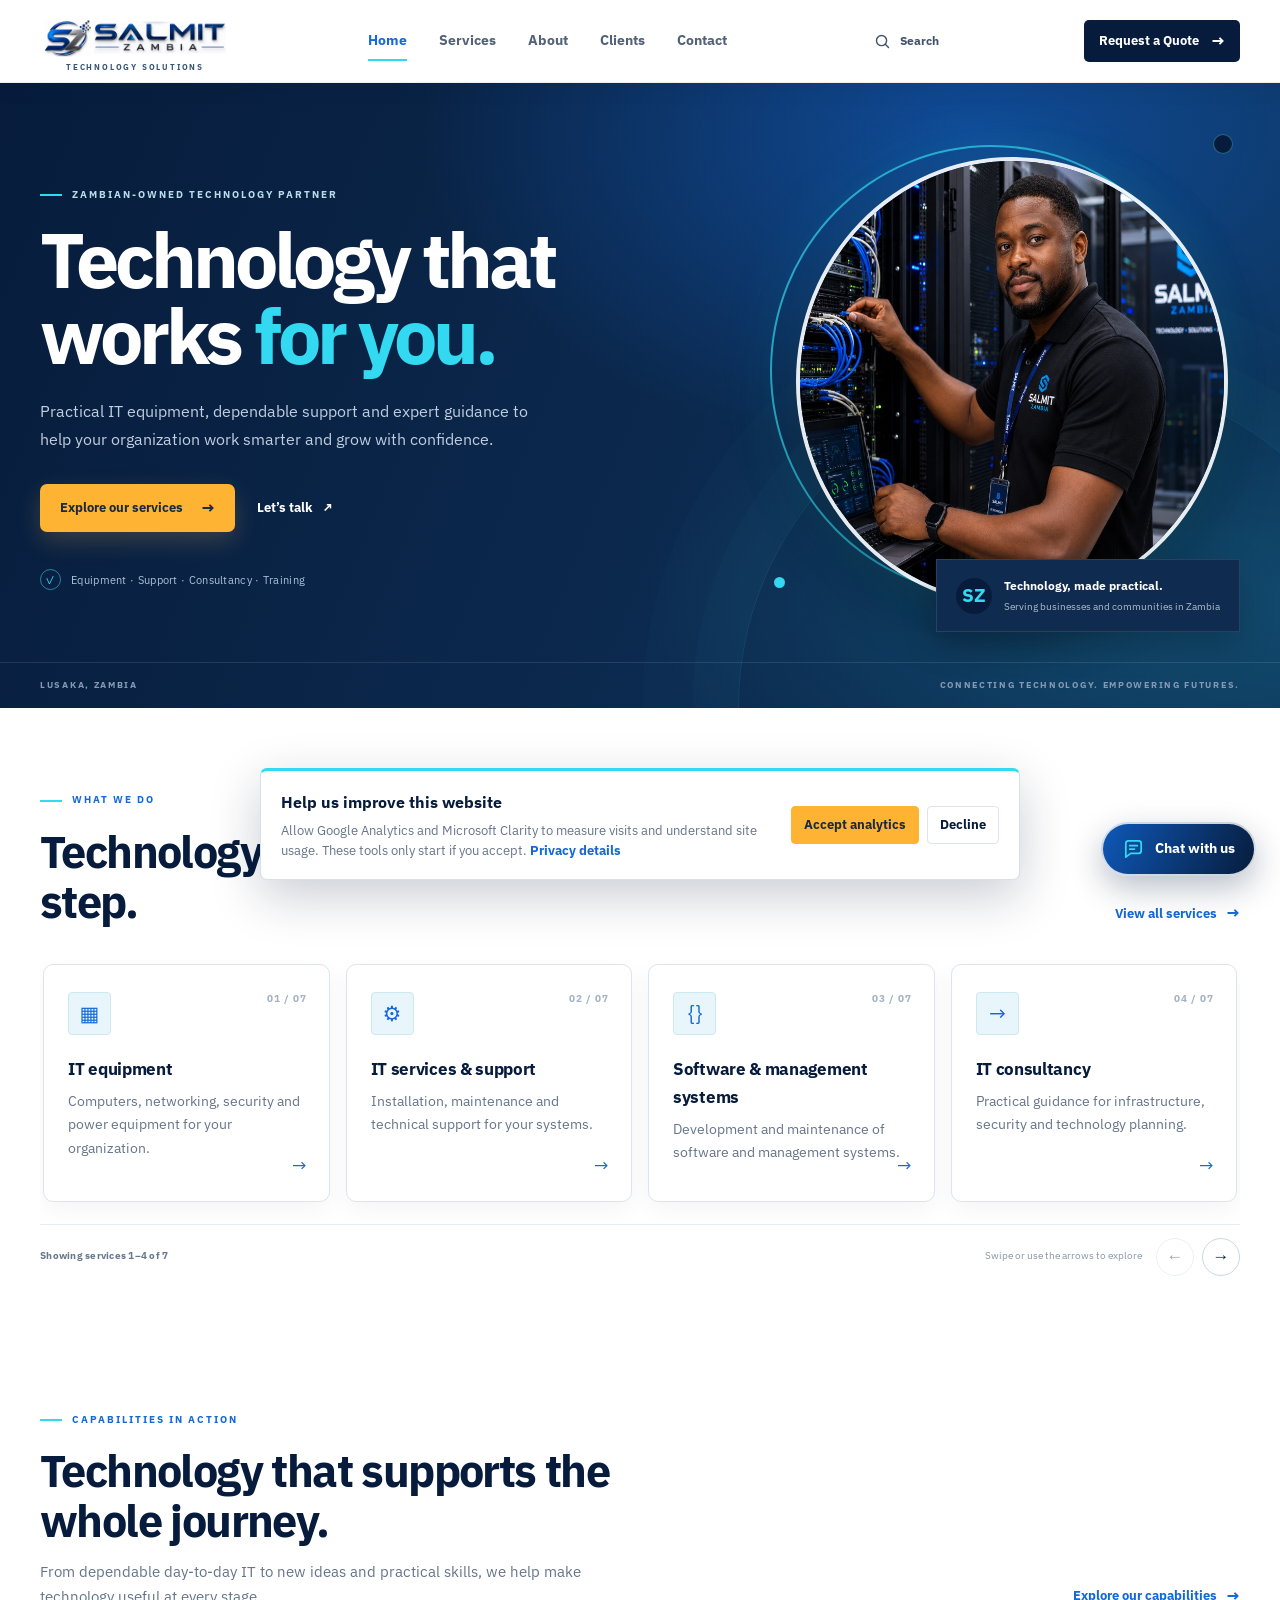
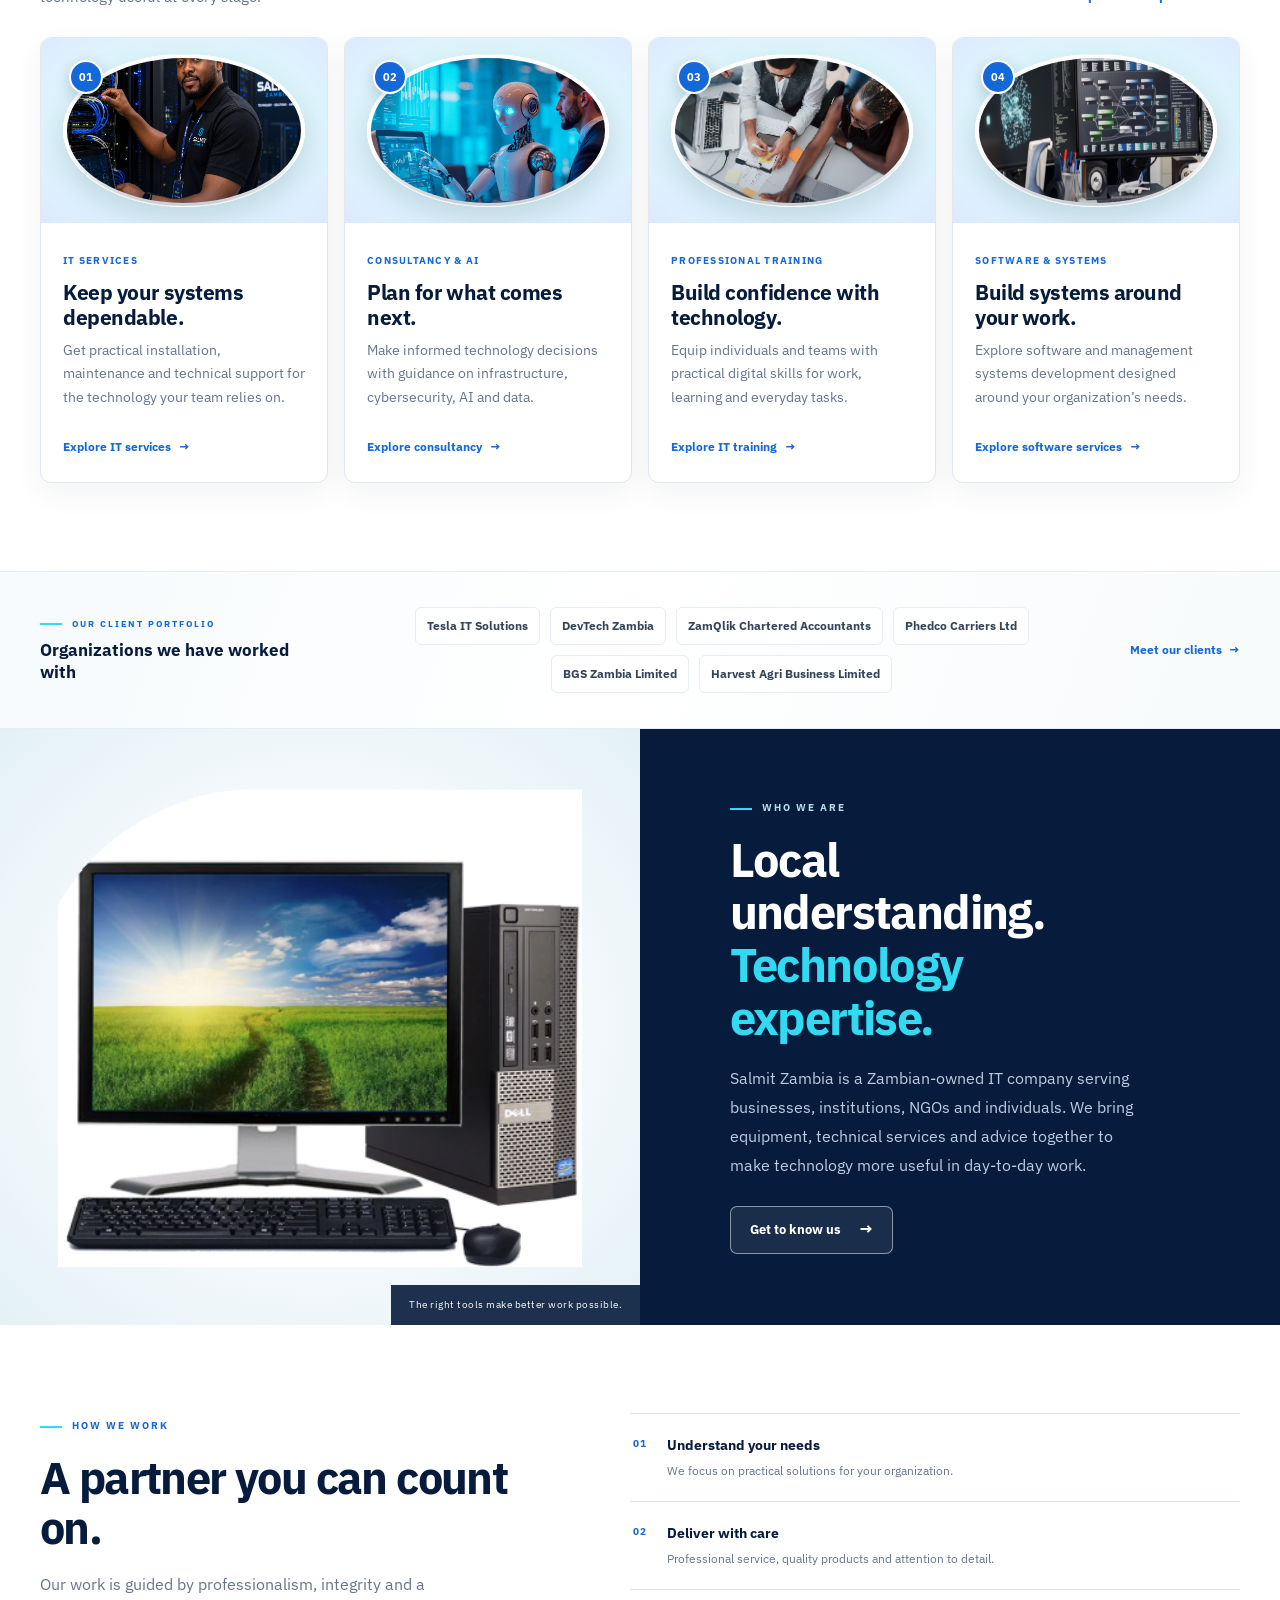
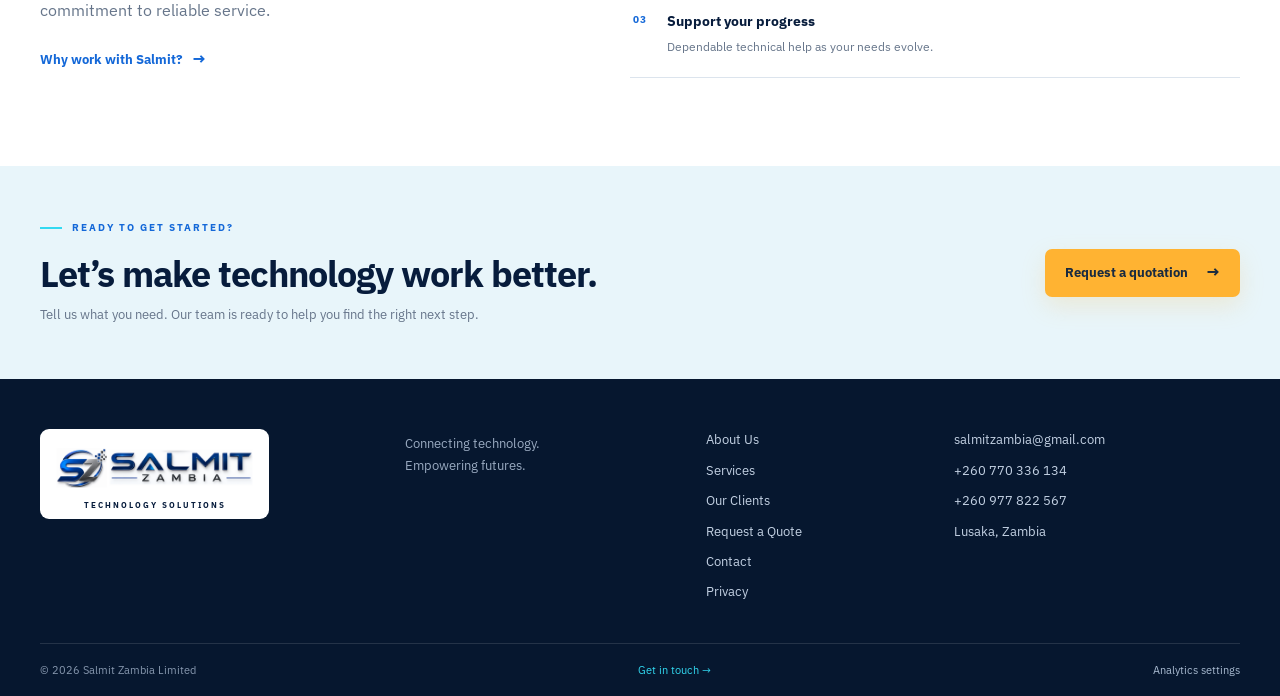
==== commit 41cff1a4: "Add additional Salmit contact number" ====
--- a/index.html
+++ b/index.html
@@ -21,7 +21,7 @@
       "logo": "https://salmit.vercel.app/favicon.svg",
       "description": "Zambian-owned provider of IT equipment, technical services, consultancy and professional IT training.",
       "email": "salmitzambia@gmail.com",
-      "telephone": ["+260770336134", "+260973367131"],
+      "telephone": ["+260770336134", "+260973367131", "+260977822567"],
       "address": {
         "@type": "PostalAddress",
         "streetAddress": "House No. 10, Off Bulubwe Road, Woodlands",
@@ -141,7 +141,7 @@
   </main>
 
   <footer class="site-footer">
-    <div class="footer-main"><a class="brand brand-footer" href="index.html"><span class="brand-logo-lockup"><img class="brand-logo" src="service-images/salmit-horizontal-logo.png" alt="Salmit Zambia"><span class="brand-tagline">Technology Solutions</span></span></a><p>Connecting technology.<br>Empowering futures.</p><div class="footer-links"><a href="about.html">About Us</a><a href="services.html">Services</a><a href="clients.html">Our Clients</a><a href="quote.html">Request a Quote</a><a href="contact.html">Contact</a><a href="privacy.html">Privacy</a></div><div class="footer-contact"><a href="mailto:salmitzambia@gmail.com">salmitzambia@gmail.com</a><a href="tel:+260770336134">+260 770 336 134</a><span>Lusaka, Zambia</span></div></div>
+    <div class="footer-main"><a class="brand brand-footer" href="index.html"><span class="brand-logo-lockup"><img class="brand-logo" src="service-images/salmit-horizontal-logo.png" alt="Salmit Zambia"><span class="brand-tagline">Technology Solutions</span></span></a><p>Connecting technology.<br>Empowering futures.</p><div class="footer-links"><a href="about.html">About Us</a><a href="services.html">Services</a><a href="clients.html">Our Clients</a><a href="quote.html">Request a Quote</a><a href="contact.html">Contact</a><a href="privacy.html">Privacy</a></div><div class="footer-contact"><a href="mailto:salmitzambia@gmail.com">salmitzambia@gmail.com</a><a href="tel:+260770336134">+260 770 336 134</a><a href="tel:+260977822567">+260 977 822 567</a><span>Lusaka, Zambia</span></div></div>
     <div class="footer-bottom"><span>&copy; <span id="year"></span> Salmit Zambia Limited</span><a href="contact.html">Get in touch <span aria-hidden="true">&#8594;</span></a></div>
   </footer>
   <script src="script.js"></script>
--- a/styles.css
+++ b/styles.css
@@ -245,7 +245,7 @@
 .contact-details-heading h2 { margin: 0; color: var(--navy); font-size: clamp(33px, 4vw, 47px); line-height: 1.12; letter-spacing: -1.5px; }
 .contact-details-heading > p { max-width: 330px; margin: 0 0 4px; color: var(--muted); font-size: 13px; line-height: 1.7; }
 .contact-details-grid { display: grid; grid-template-columns: 1.8fr .8fr; align-items: stretch; gap: 15px; }
-.contact-details-grid .contact-options { grid-template-columns: repeat(2, minmax(0, 1fr)); gap: 13px; }
+.contact-details-grid .contact-options { grid-template-columns: repeat(3, minmax(0, 1fr)); gap: 13px; }
 .contact-details-grid .contact-option { min-height: 142px; padding: 18px 20px; border-radius: 8px; background: #fff; box-shadow: 0 8px 24px rgba(8,30,61,.045); }
 .contact-details-grid .contact-option:hover { transform: translateY(-3px); border-color: #93d6e6; box-shadow: 0 14px 30px rgba(8,30,61,.09); }
 .contact-option-label { display: flex; align-items: center; gap: 8px; color: #52667d !important; font-size: 9px !important; letter-spacing: 1.1px; }
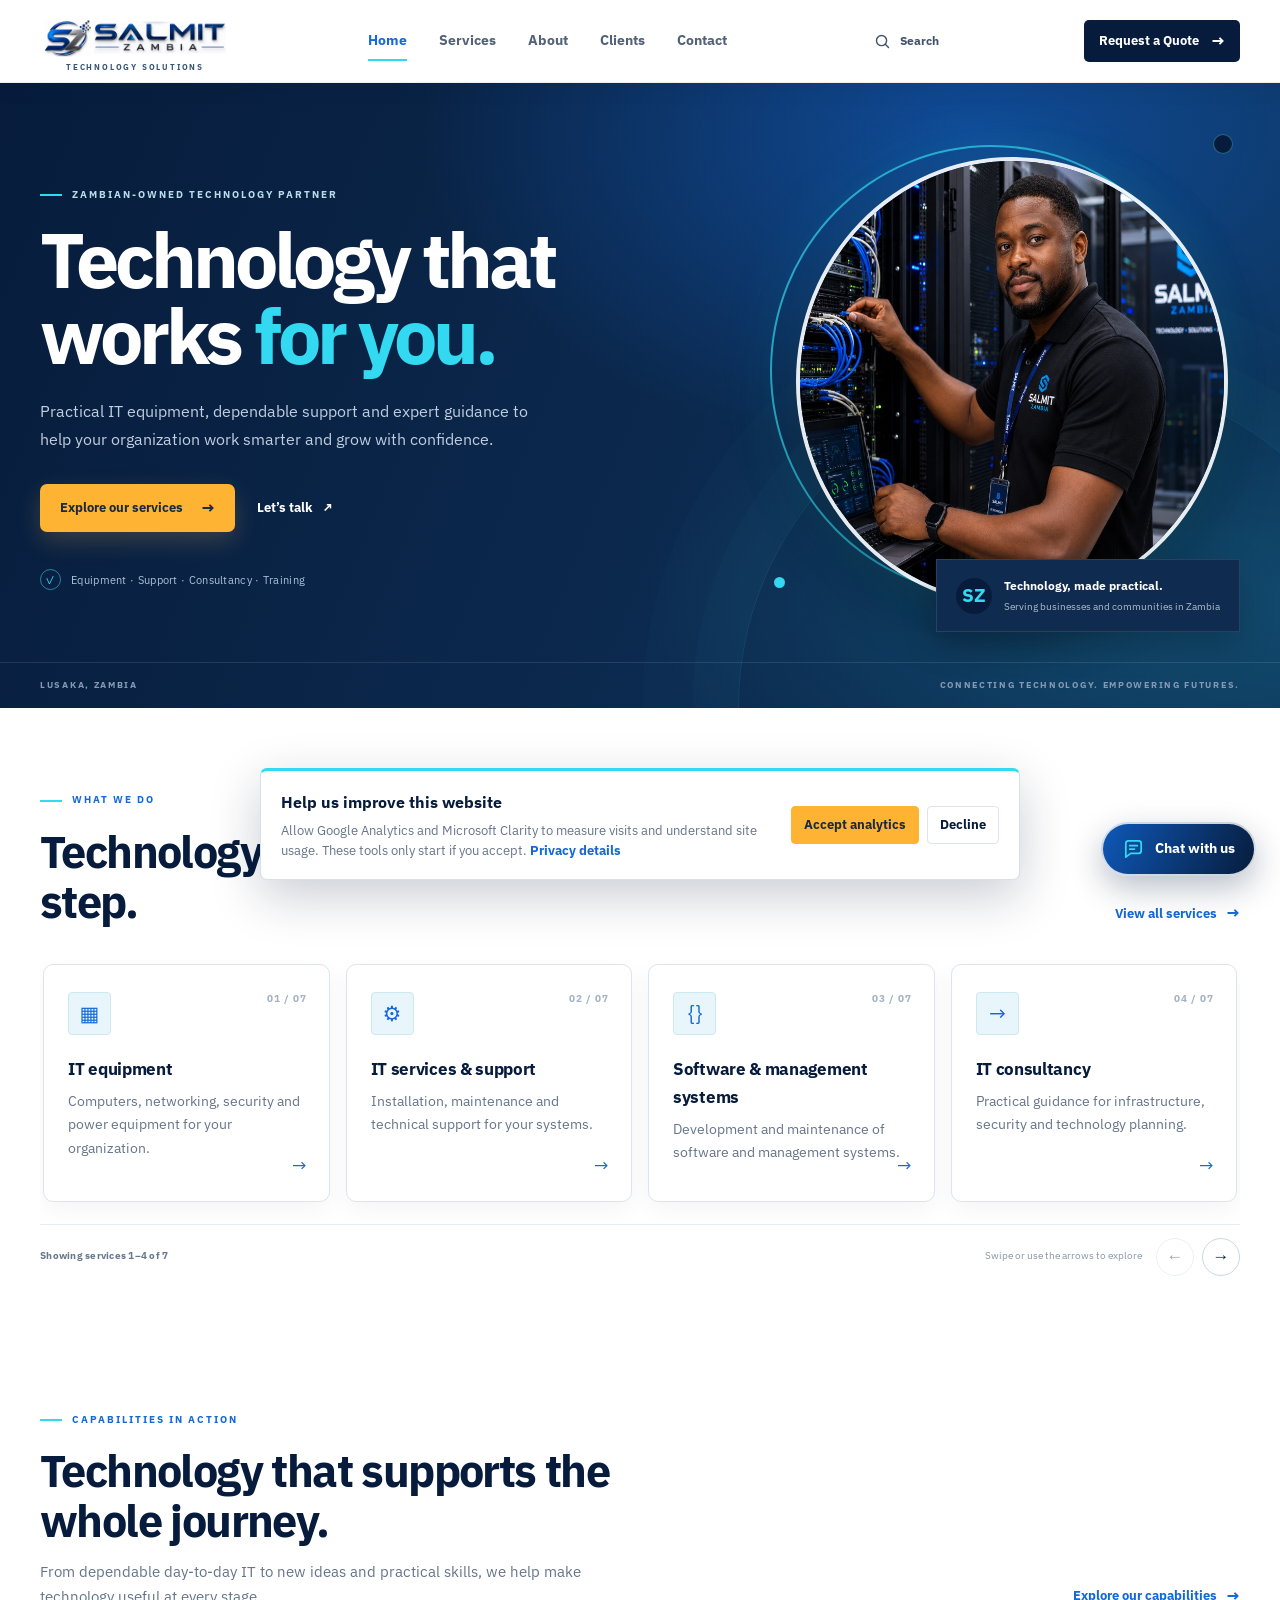
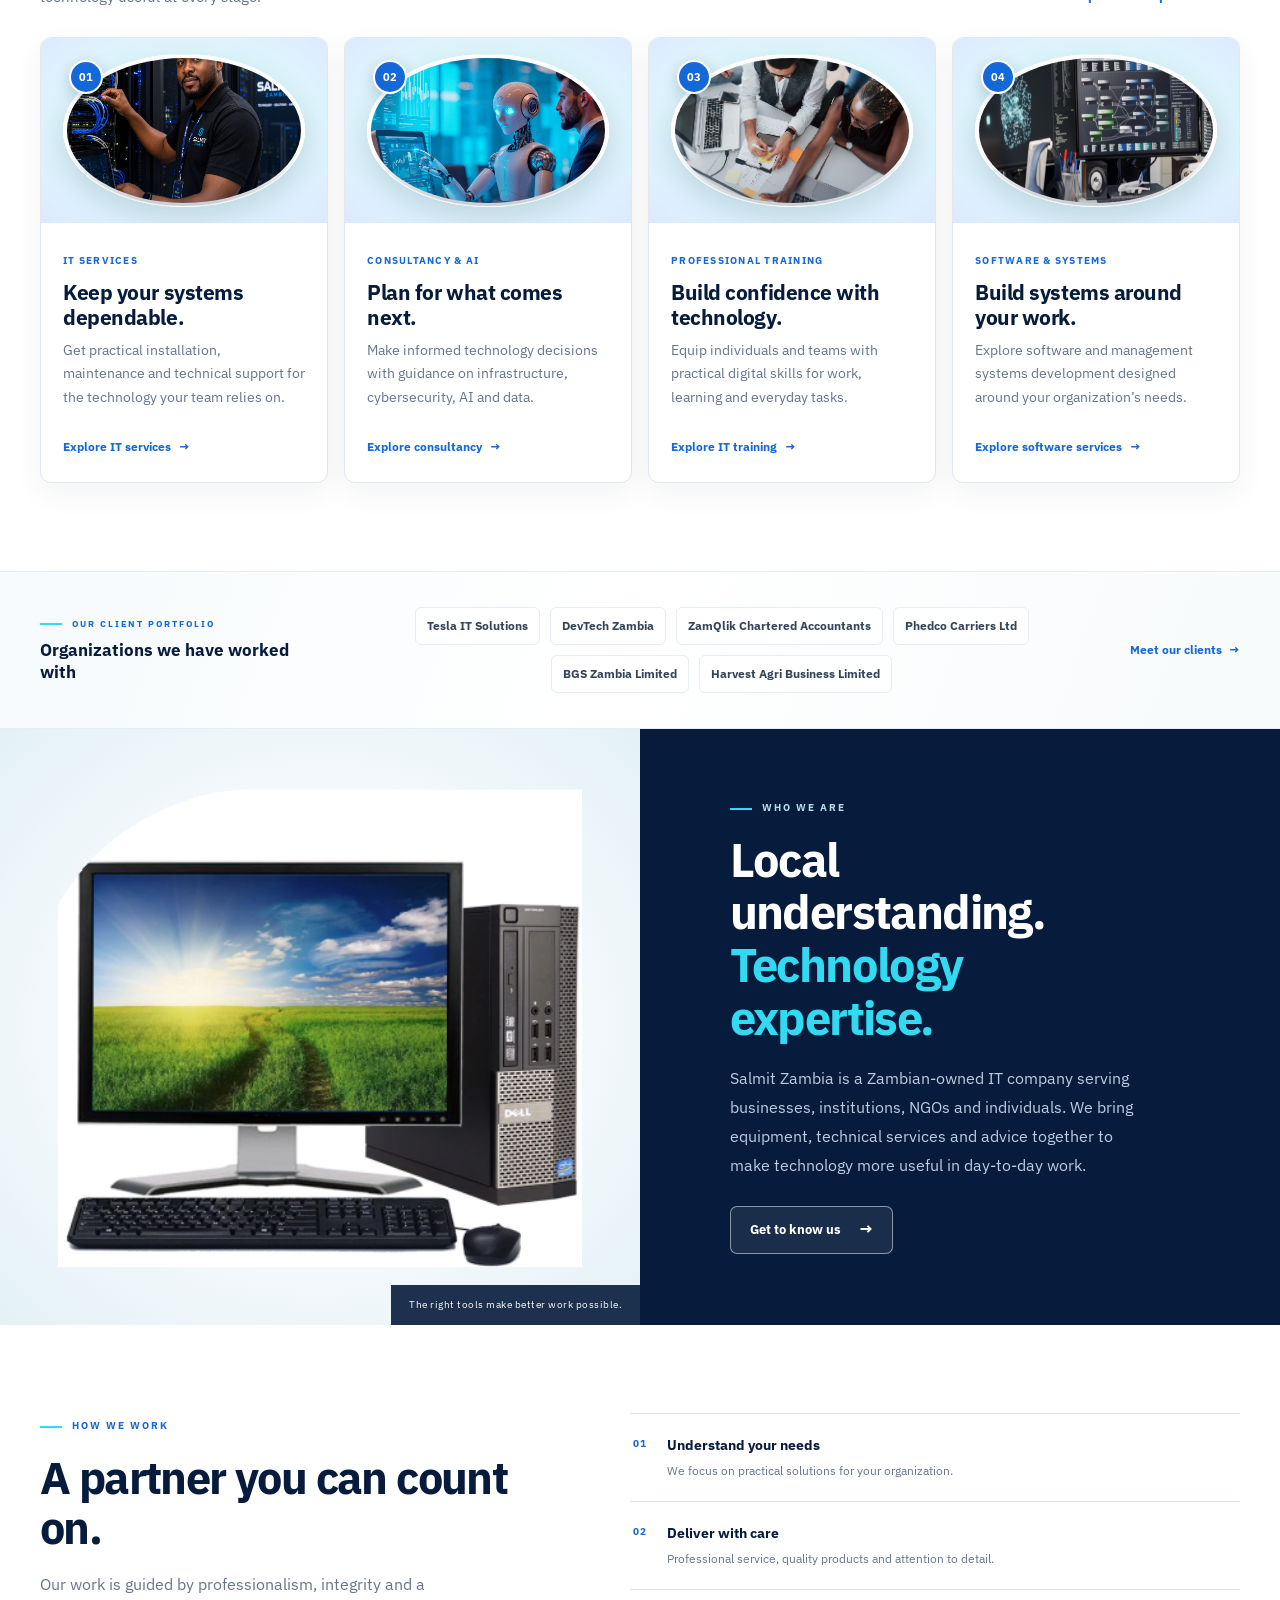
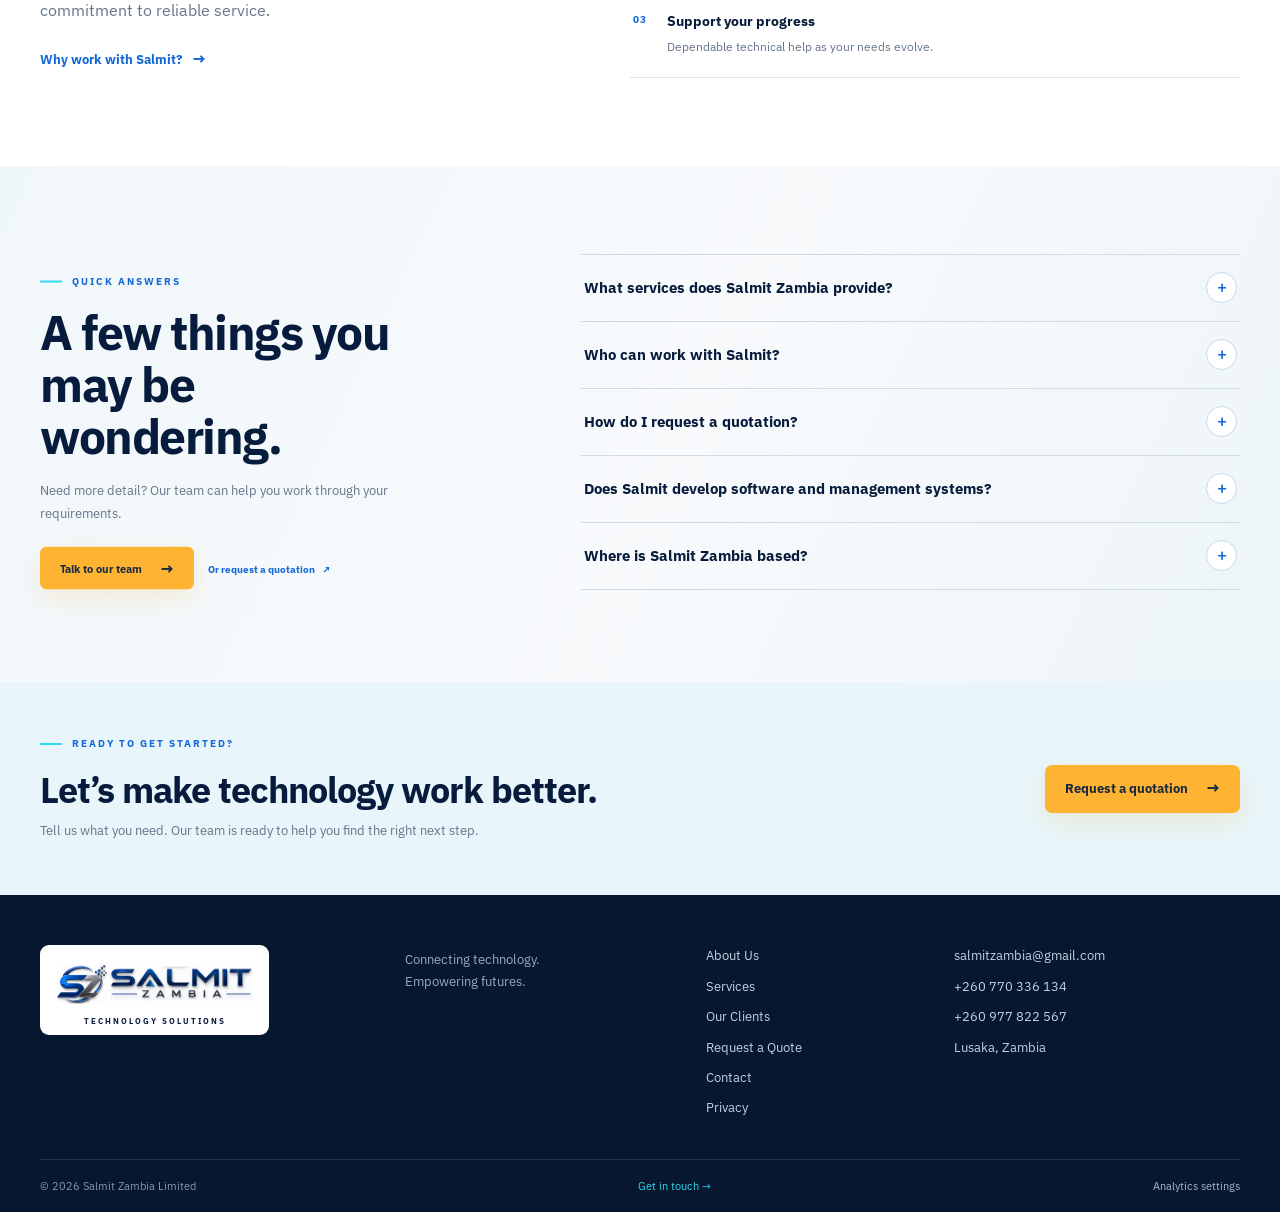
==== commit f4e3fc08: "Add helpful service FAQ to homepage" ====
--- a/index.html
+++ b/index.html
@@ -137,6 +137,19 @@
       <div class="values-list"><div><span>01</span><p><strong>Understand your needs</strong><small>We focus on practical solutions for your organization.</small></p></div><div><span>02</span><p><strong>Deliver with care</strong><small>Professional service, quality products and attention to detail.</small></p></div><div><span>03</span><p><strong>Support your progress</strong><small>Dependable technical help as your needs evolve.</small></p></div></div>
     </section>
 
+    <section class="faq-section" aria-labelledby="faq-title">
+      <div class="faq-inner">
+        <div class="faq-intro"><p class="eyebrow eyebrow-dark"><span></span> QUICK ANSWERS</p><h2 id="faq-title">A few things you may be wondering.</h2><p>Need more detail? Our team can help you work through your requirements.</p><a class="button button-primary" href="contact.html">Talk to our team <span aria-hidden="true">&#8594;</span></a><a class="faq-quote-link" href="quote.html">Or request a quotation <span aria-hidden="true">&#8599;</span></a></div>
+        <div class="faq-list">
+          <details class="faq-item"><summary>What services does Salmit Zambia provide?</summary><p>We supply IT equipment and provide technical services, software and management systems development, consultancy, AI and database solutions, and professional IT training. <a href="services.html">Explore all services</a>.</p></details>
+          <details class="faq-item"><summary>Who can work with Salmit?</summary><p>We serve businesses, institutions, NGOs and individuals across Zambia. Share your needs and we’ll discuss a practical next step.</p></details>
+          <details class="faq-item"><summary>How do I request a quotation?</summary><p>Use our <a href="quote.html">quotation form</a> to describe the equipment or service you need. It prepares a message for you to review and send using WhatsApp or email.</p></details>
+          <details class="faq-item"><summary>Does Salmit develop software and management systems?</summary><p>Yes. Software and management systems development is part of our IT services. <a href="services.html#it-services">View the IT services details</a> or tell us what you need in a quotation request.</p></details>
+          <details class="faq-item"><summary>Where is Salmit Zambia based?</summary><p>Our office is in Woodlands, Lusaka. We serve organizations and individuals across Zambia. <a href="contact.html">See our contact details and directions</a>.</p></details>
+        </div>
+      </div>
+    </section>
+
     <section class="contact-banner"><div><p class="eyebrow"><span></span> READY TO GET STARTED?</p><h2>Let&#8217;s make technology work better.</h2><p>Tell us what you need. Our team is ready to help you find the right next step.</p></div><a class="button button-primary" href="quote.html">Request a quotation <span aria-hidden="true">&#8594;</span></a></section>
   </main>
 
--- a/styles.css
+++ b/styles.css
@@ -844,3 +844,35 @@
 @media (prefers-reduced-motion: reduce) {
   .service-cards { scroll-behavior: auto; }
 }
+
+/* Homepage visitor FAQ */
+.faq-section { position: relative; overflow: hidden; background: linear-gradient(115deg, #f0f7fa 0%, #f8fafc 53%, #edf5f8 100%); }
+.faq-inner { position: relative; width: min(1200px, calc(100% - 48px)); margin: auto; display: grid; grid-template-columns: .8fr 1.2fr; align-items: start; gap: clamp(45px, 8vw, 105px); padding: 88px 0 92px; }
+.faq-intro { position: sticky; top: 120px; }
+.faq-intro h2 { max-width: 400px; margin: 0; color: var(--navy); font-size: clamp(34px, 4vw, 48px); line-height: 1.08; letter-spacing: -1.5px; }
+.faq-intro > p:not(.eyebrow) { max-width: 360px; margin: 17px 0 22px; color: var(--muted); font-size: 13px; line-height: 1.75; }
+.faq-intro .button { min-height: 43px; font-size: 11px; }
+.faq-quote-link { display: inline-flex; align-items: center; gap: 7px; margin-left: 14px; color: var(--blue); font-size: 10px; font-weight: 750; text-decoration: none; }
+.faq-quote-link:hover { text-decoration: underline; text-underline-offset: 4px; }
+.faq-list { border-top: 1px solid #cfdce6; }
+.faq-item { border-bottom: 1px solid #cfdce6; }
+.faq-item summary { position: relative; display: flex; align-items: center; justify-content: space-between; gap: 20px; min-height: 66px; padding: 15px 3px; color: var(--navy); cursor: pointer; font-size: 15px; font-weight: 700; line-height: 1.4; list-style: none; }
+.faq-item summary::-webkit-details-marker { display: none; }
+.faq-item summary::after { display: grid; width: 29px; height: 29px; flex: 0 0 29px; place-items: center; border: 1px solid #c7dce5; border-radius: 50%; background: white; color: var(--blue); content: "+"; font-size: 17px; font-weight: 500; transition: transform .18s ease, background .18s, border-color .18s; }
+.faq-item[open] summary::after { transform: rotate(45deg); border-color: #a8dbe5; background: #eaf8fb; }
+.faq-item summary:hover { color: var(--blue); }
+.faq-item summary:focus-visible { outline: 3px solid var(--cyan); outline-offset: 3px; }
+.faq-item p { max-width: 640px; margin: -2px 44px 19px 3px; color: #5c6d82; font-size: 12px; line-height: 1.8; }
+.faq-item p a { color: var(--blue); font-weight: 700; text-decoration: none; }
+.faq-item p a:hover { text-decoration: underline; text-underline-offset: 3px; }
+@media (max-width: 950px) {
+  .faq-inner { grid-template-columns: .85fr 1.15fr; gap: 42px; }
+  .faq-quote-link { margin: 13px 0 0; }
+}
+@media (max-width: 720px) {
+  .faq-inner { width: min(100% - 36px, 600px); grid-template-columns: 1fr; gap: 34px; padding: 64px 0 70px; }
+  .faq-intro { position: static; }
+  .faq-intro h2 { font-size: 36px; }
+  .faq-item summary { min-height: 62px; font-size: 13px; }
+  .faq-item p { margin-right: 6px; font-size: 11px; }
+}
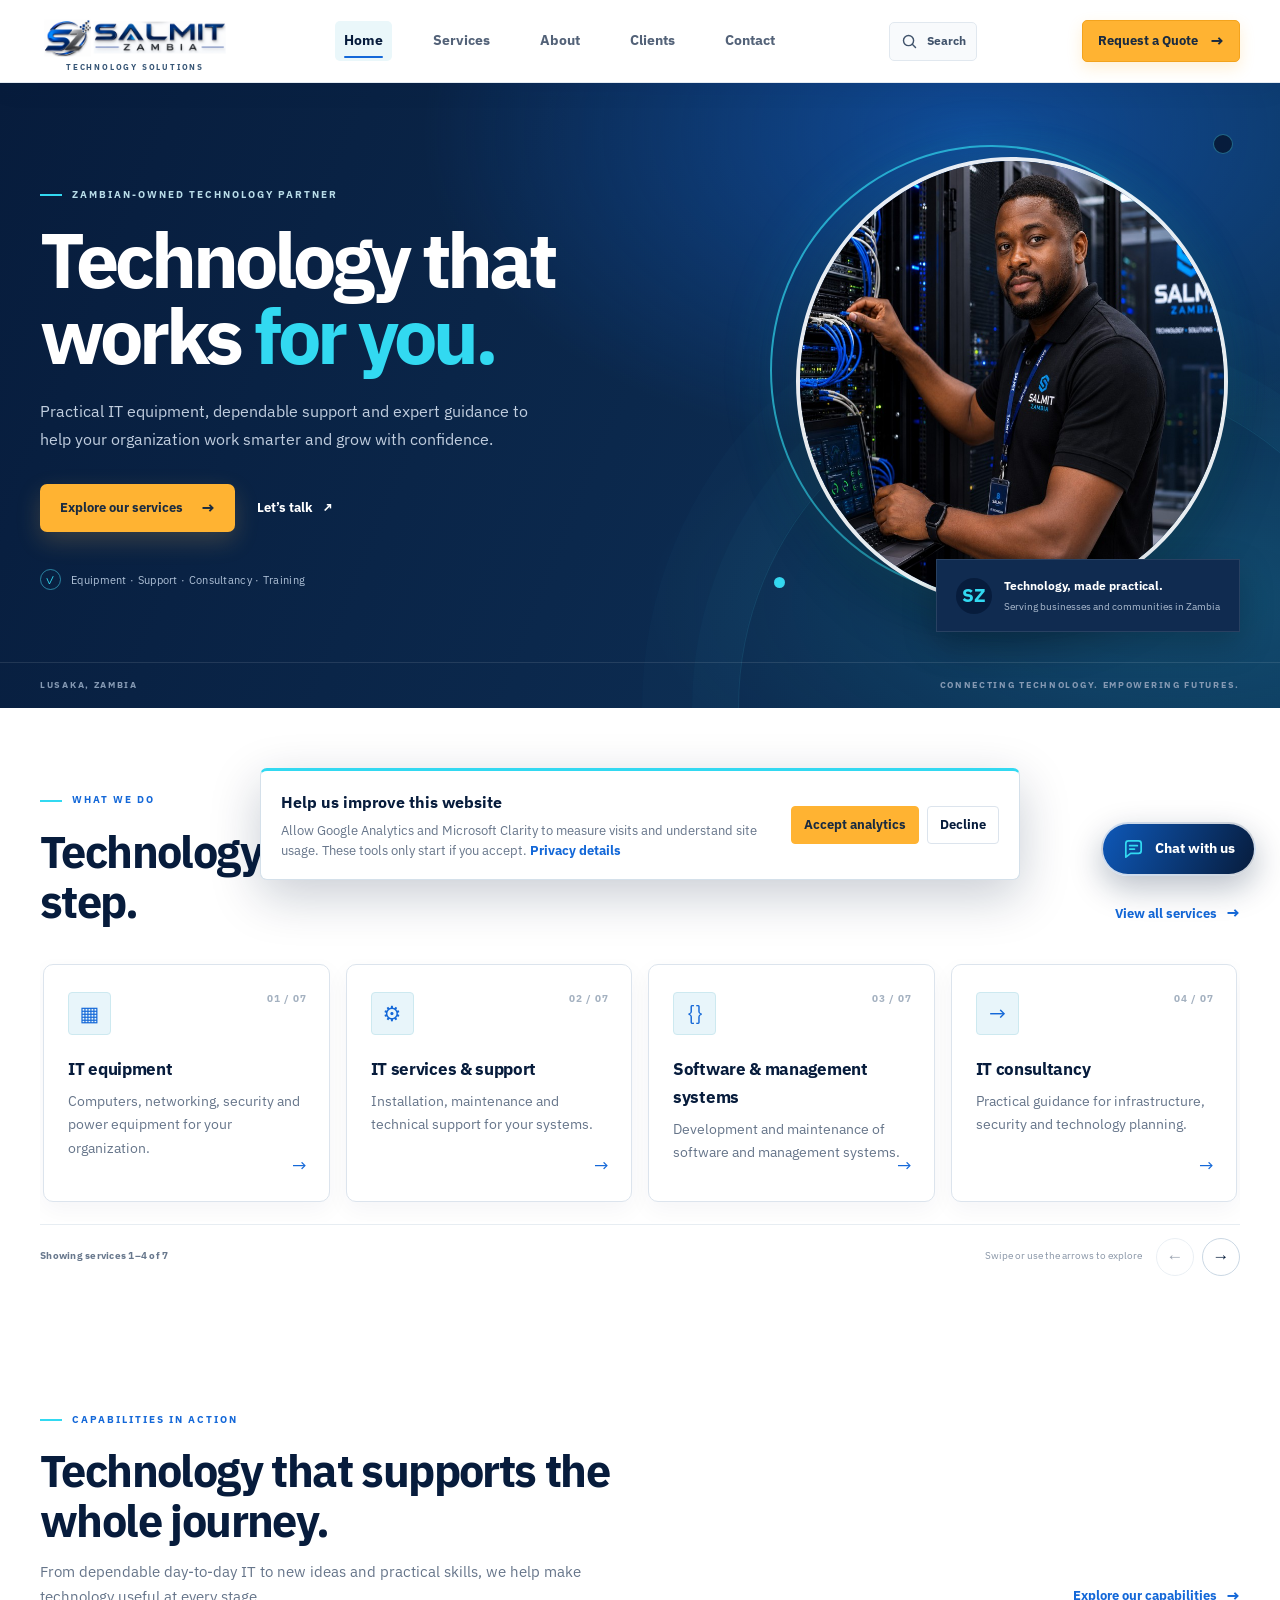
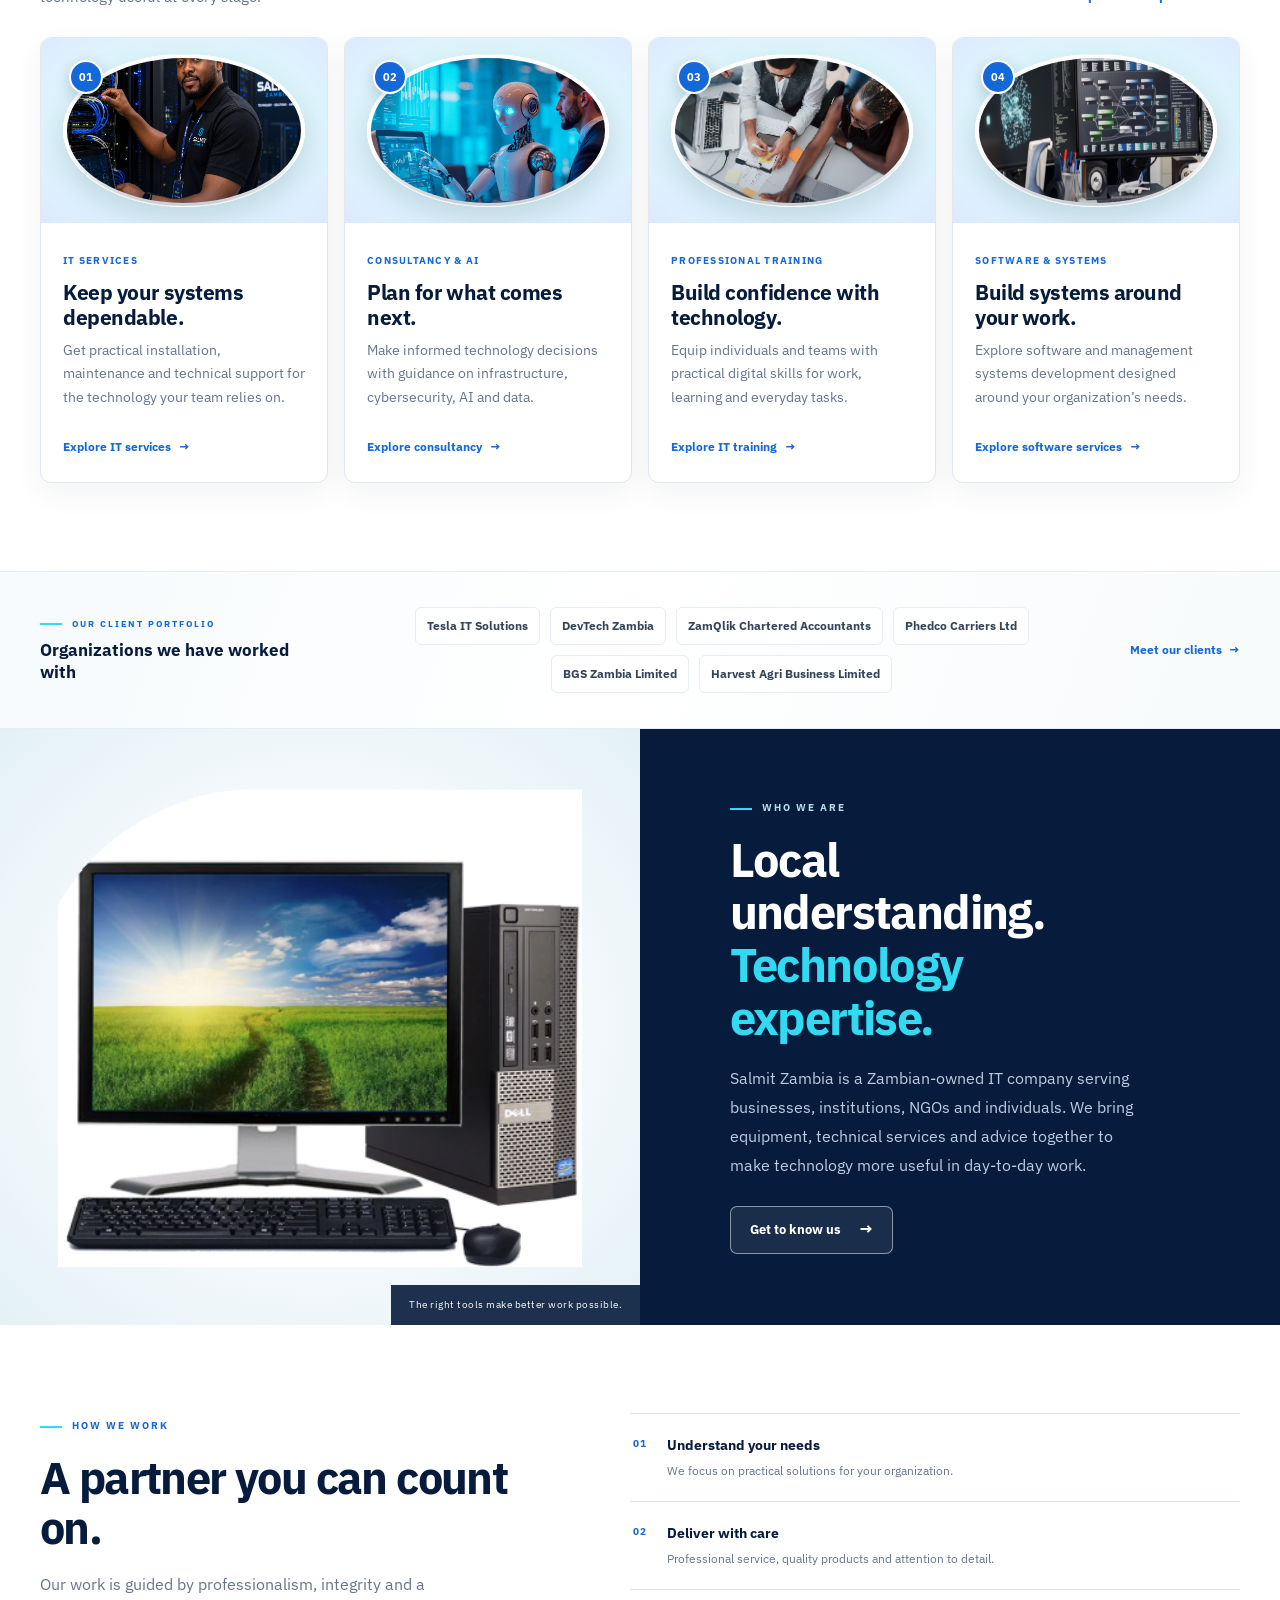
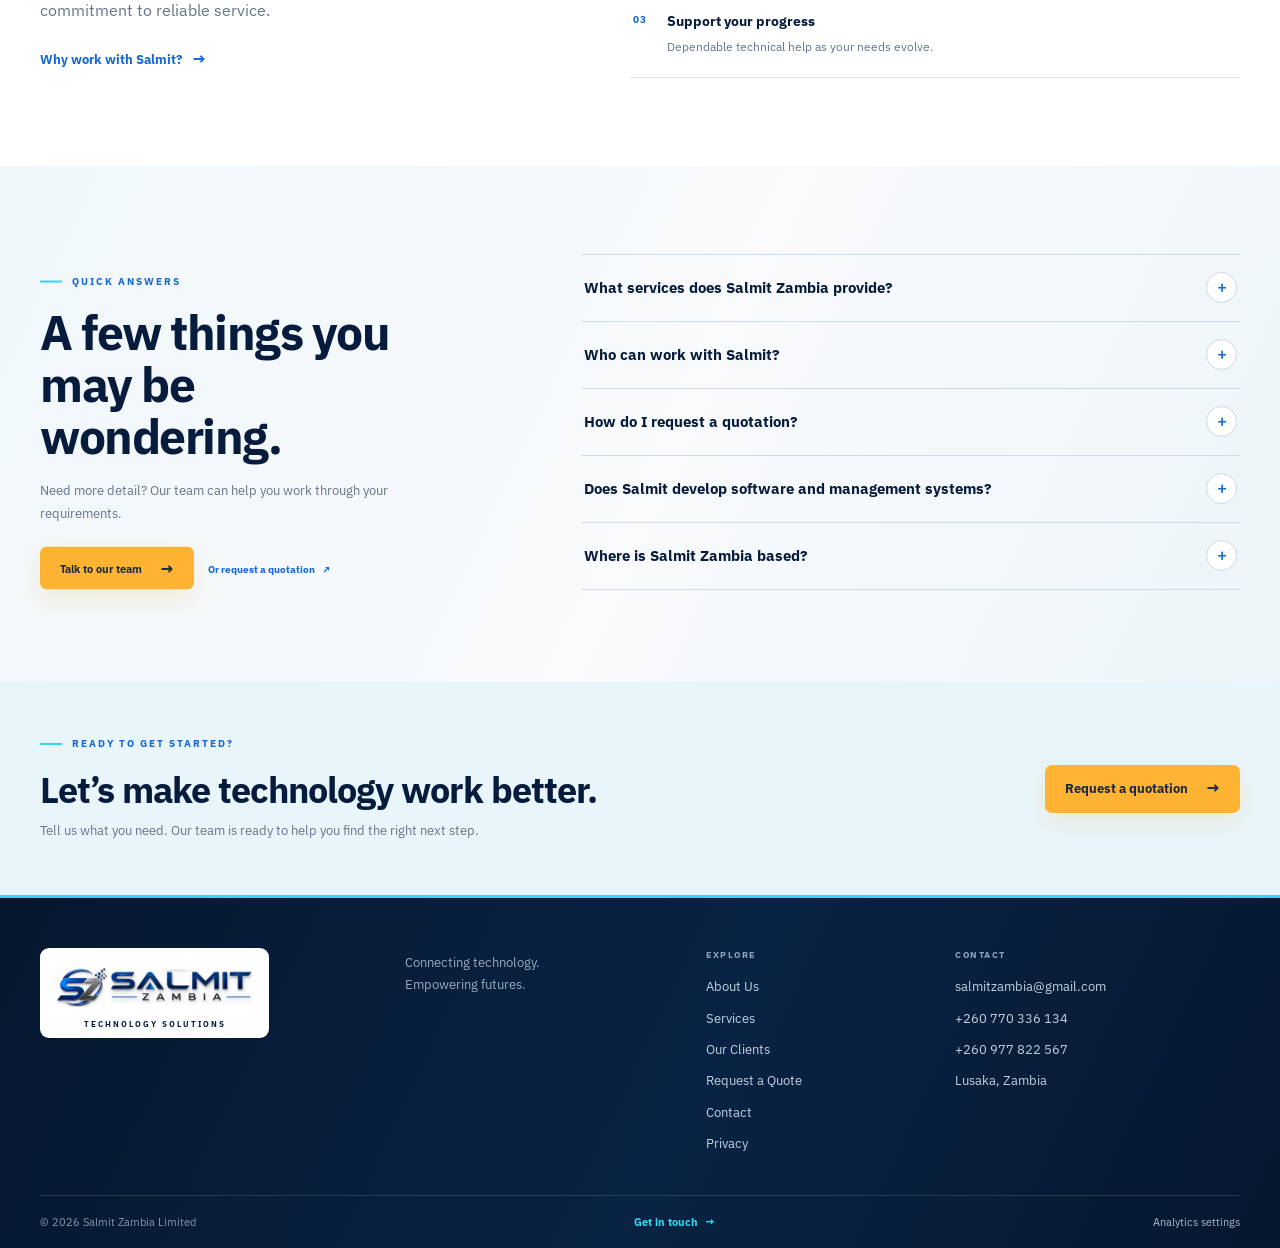
==== commit 03eb5259: "Refine shared header and footer styling" ====
--- a/index.html
+++ b/index.html
@@ -154,7 +154,7 @@
   </main>
 
   <footer class="site-footer">
-    <div class="footer-main"><a class="brand brand-footer" href="index.html"><span class="brand-logo-lockup"><img class="brand-logo" src="service-images/salmit-horizontal-logo.png" alt="Salmit Zambia"><span class="brand-tagline">Technology Solutions</span></span></a><p>Connecting technology.<br>Empowering futures.</p><div class="footer-links"><a href="about.html">About Us</a><a href="services.html">Services</a><a href="clients.html">Our Clients</a><a href="quote.html">Request a Quote</a><a href="contact.html">Contact</a><a href="privacy.html">Privacy</a></div><div class="footer-contact"><a href="mailto:salmitzambia@gmail.com">salmitzambia@gmail.com</a><a href="tel:+260770336134">+260 770 336 134</a><a href="tel:+260977822567">+260 977 822 567</a><span>Lusaka, Zambia</span></div></div>
+    <div class="footer-main"><a class="brand brand-footer" href="index.html"><span class="brand-logo-lockup"><img class="brand-logo" src="service-images/salmit-horizontal-logo.png" alt="Salmit Zambia"><span class="brand-tagline">Technology Solutions</span></span></a><p>Connecting technology.<br>Empowering futures.</p><div class="footer-links"><strong class="footer-group-title">Explore</strong><a href="about.html">About Us</a><a href="services.html">Services</a><a href="clients.html">Our Clients</a><a href="quote.html">Request a Quote</a><a href="contact.html">Contact</a><a href="privacy.html">Privacy</a></div><div class="footer-contact"><strong class="footer-group-title">Contact</strong><a href="mailto:salmitzambia@gmail.com">salmitzambia@gmail.com</a><a href="tel:+260770336134">+260 770 336 134</a><a href="tel:+260977822567">+260 977 822 567</a><span>Lusaka, Zambia</span></div></div>
     <div class="footer-bottom"><span>&copy; <span id="year"></span> Salmit Zambia Limited</span><a href="contact.html">Get in touch <span aria-hidden="true">&#8594;</span></a></div>
   </footer>
   <script src="script.js"></script>
--- a/styles.css
+++ b/styles.css
@@ -153,7 +153,7 @@
 .contact-banner > div > p:last-child { margin: 9px 0 0; color: var(--muted); font-size: 13px; }
 
 /* Interior pages */
-.interior-main { display: flex; flex: 1; flex-direction: column; background: radial-gradient(ellipse at 8% 14%, rgba(66,196,223,.15), transparent 30%), radial-gradient(ellipse at 92% 78%, rgba(243,184,80,.1), transparent 28%), linear-gradient(135deg, #eaf4f9 0%, #f4f7fb 48%, #edf5f3 100%); }
+.interior-main { display: flex; flex: 1; flex-direction: column; background: radial-gradient(ellipse at 8% 12%, rgba(20,104,216,.075), transparent 32%), radial-gradient(ellipse at 94% 82%, rgba(50,217,241,.09), transparent 30%), linear-gradient(135deg, #f3f7fc 0%, #edf4fa 52%, #f5f8fc 100%); }
 .standalone-layout { width: min(1200px, calc(100% - 48px)); min-height: 0; flex: 1; margin: auto; display: grid; place-items: center; padding: 62px 0; }
 .standalone-card { width: min(100%, 760px); padding: clamp(30px, 5vw, 58px); border: 1px solid rgba(210,223,235,.9); border-radius: 12px; background: rgba(255,255,255,.96); box-shadow: 0 20px 55px rgba(8,30,61,.11); }
 .content-heading { display: flex; align-items: center; gap: 13px; }
@@ -876,3 +876,27 @@
   .faq-item summary { min-height: 62px; font-size: 13px; }
   .faq-item p { margin-right: 6px; font-size: 11px; }
 }
+
+/* Refined shared header and footer */
+.site-header { border-bottom-color: #e3eaf1; background: rgba(255,255,255,.98); box-shadow: 0 7px 24px rgba(7,28,60,.055); }
+.site-nav a { padding: 8px 9px; border-radius: 5px; transition: color .18s ease, background .18s ease; }
+.site-nav a:hover { background: #f1f6fb; color: var(--blue); }
+.site-nav a[aria-current="page"] { background: #eaf7fa; color: var(--navy); }
+.site-nav a[aria-current="page"]::after { right: 9px; left: 9px; bottom: 3px; height: 2px; border-radius: 2px; background: var(--blue); }
+.header-cta { border: 1px solid #f3a31d; background: var(--action); color: var(--action-ink); box-shadow: 0 6px 15px rgba(255,179,50,.2); }
+.header-cta:hover { border-color: #e8930a; background: var(--action-hover); color: var(--action-ink); box-shadow: 0 9px 20px rgba(255,179,50,.27); }
+.site-search-trigger { min-height: 39px; padding: 0 10px; border: 1px solid #e1e8ef; border-radius: 5px; background: #f8fafc; color: #41536b; }
+.site-search-trigger:hover { border-color: #c9dce8; background: #eff7fa; color: var(--blue); }
+.site-footer { overflow: hidden; border-top: 3px solid var(--cyan); background: linear-gradient(115deg, #06172f 0%, #092344 54%, #06172f 100%); }
+.footer-main { gap: clamp(22px, 3.5vw, 42px); }
+.footer-links, .footer-contact { gap: 10px; }
+.footer-group-title { margin-bottom: 3px; color: #89a3c0; font-size: 9px; font-weight: 850; letter-spacing: 1.5px; text-transform: uppercase; }
+.footer-links a, .footer-contact a, .footer-contact span { width: fit-content; transition: color .18s ease; }
+.footer-links a:hover, .footer-contact a:hover { color: var(--cyan); text-decoration: underline; text-underline-offset: 3px; }
+.footer-bottom a { display: inline-flex; align-items: center; gap: 7px; font-weight: 750; transition: color .18s ease; }
+.footer-bottom a:hover { color: white; }
+@media (max-width: 720px) {
+  .site-nav a { padding: 7px 8px; }
+  .site-nav a[aria-current="page"]::after { right: 8px; left: 8px; }
+  .footer-main { gap: 26px 18px; }
+}
